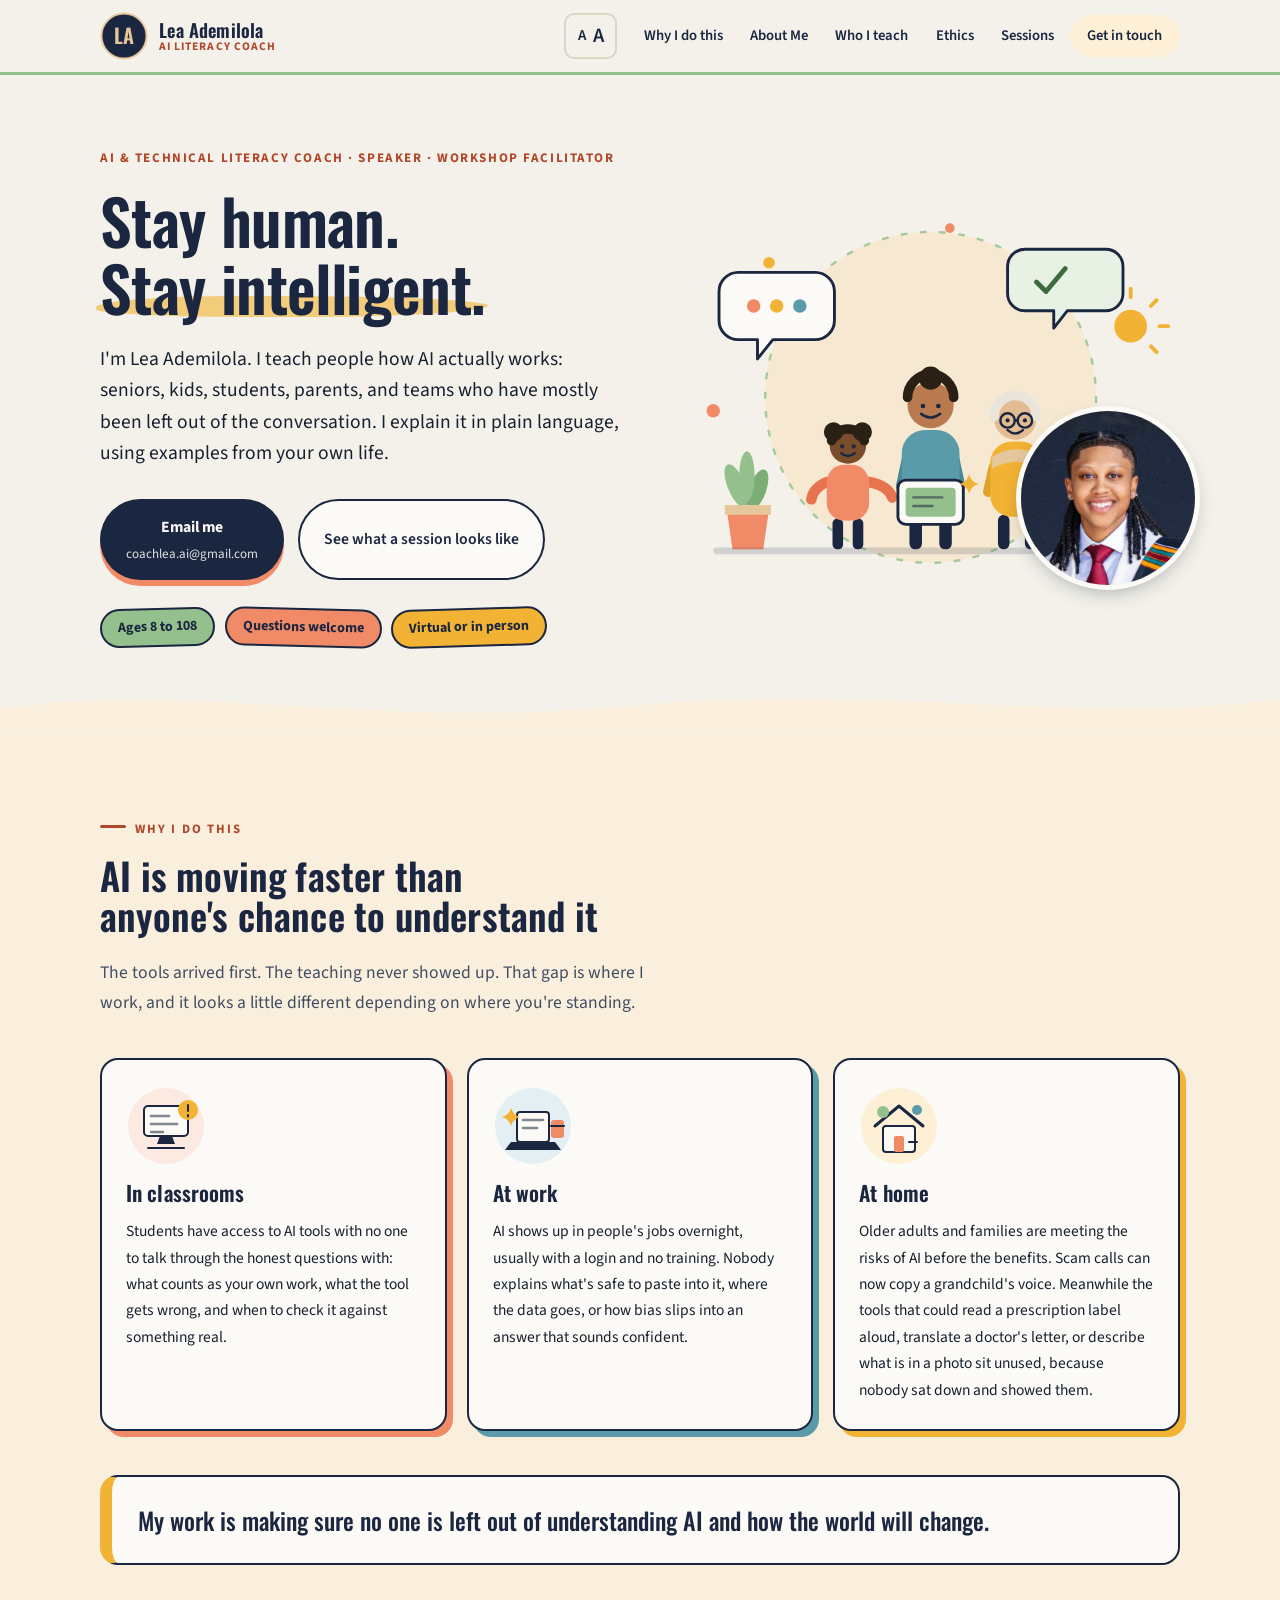
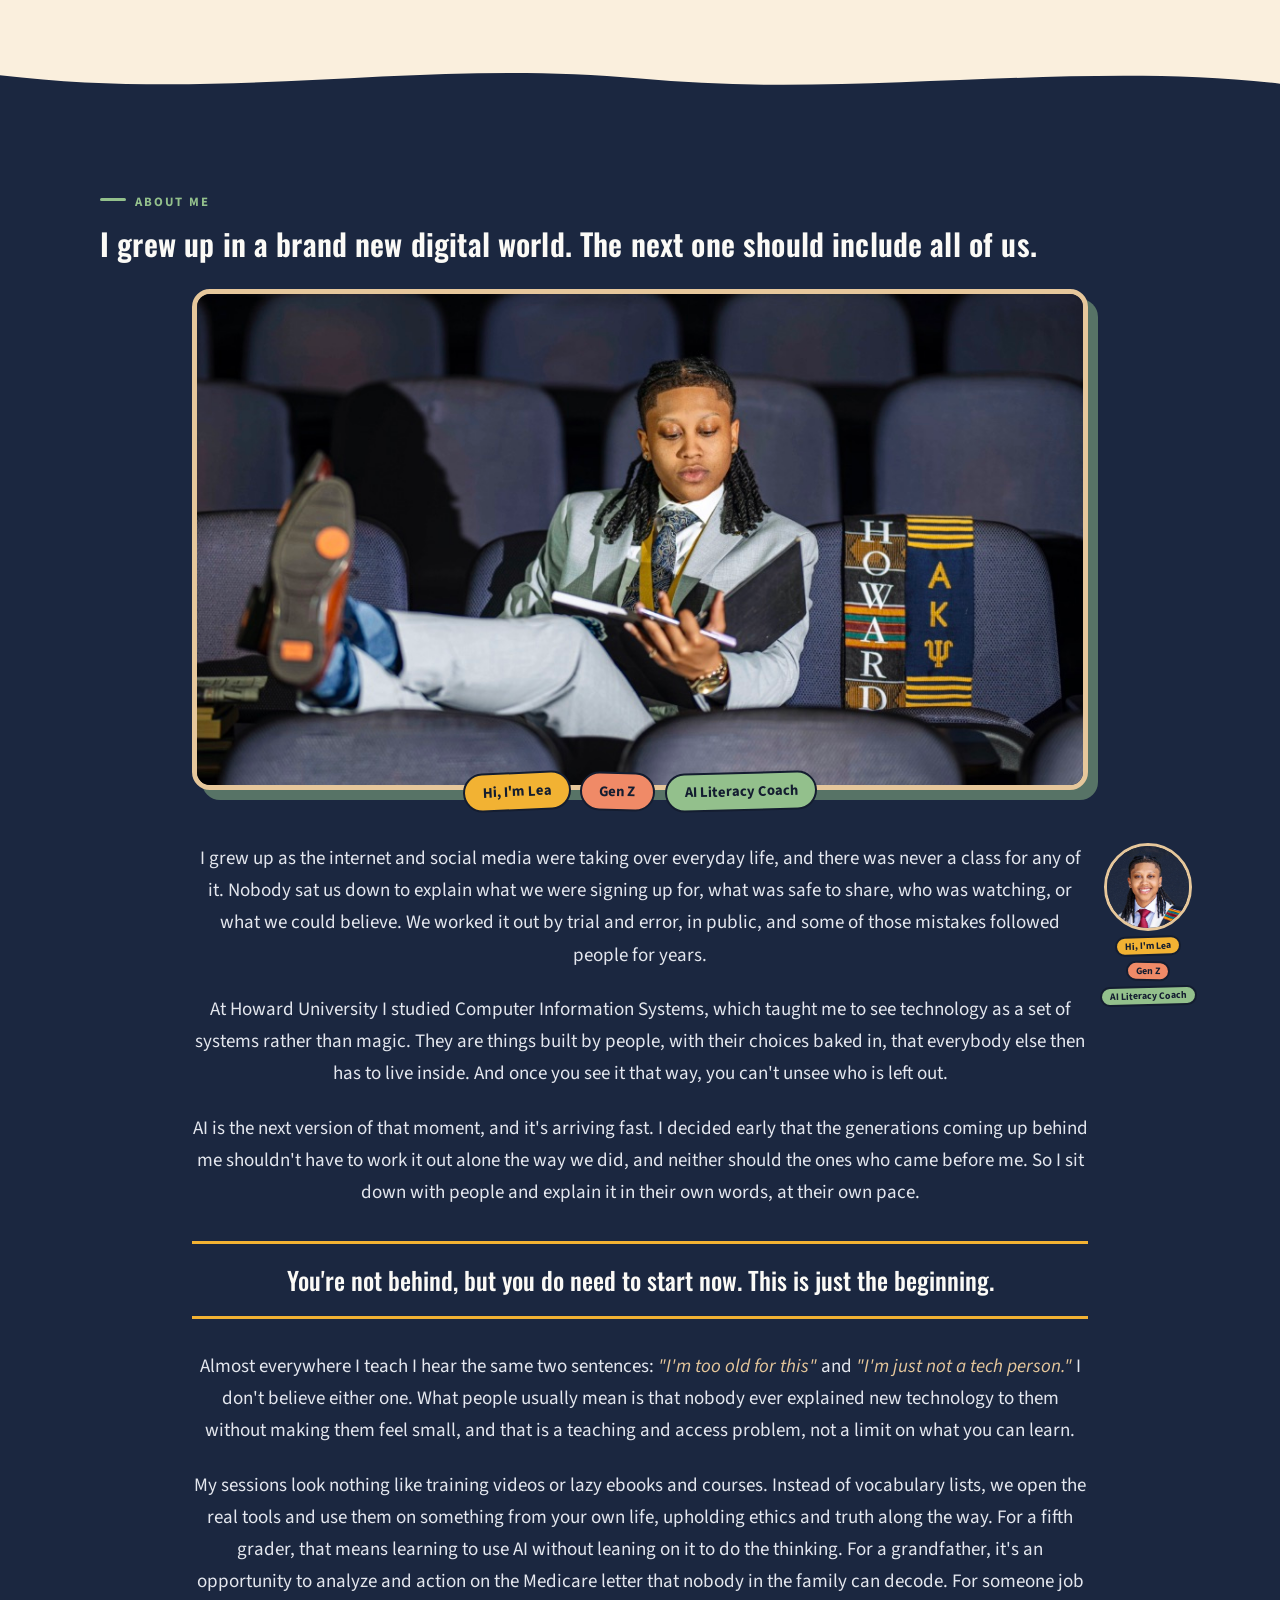
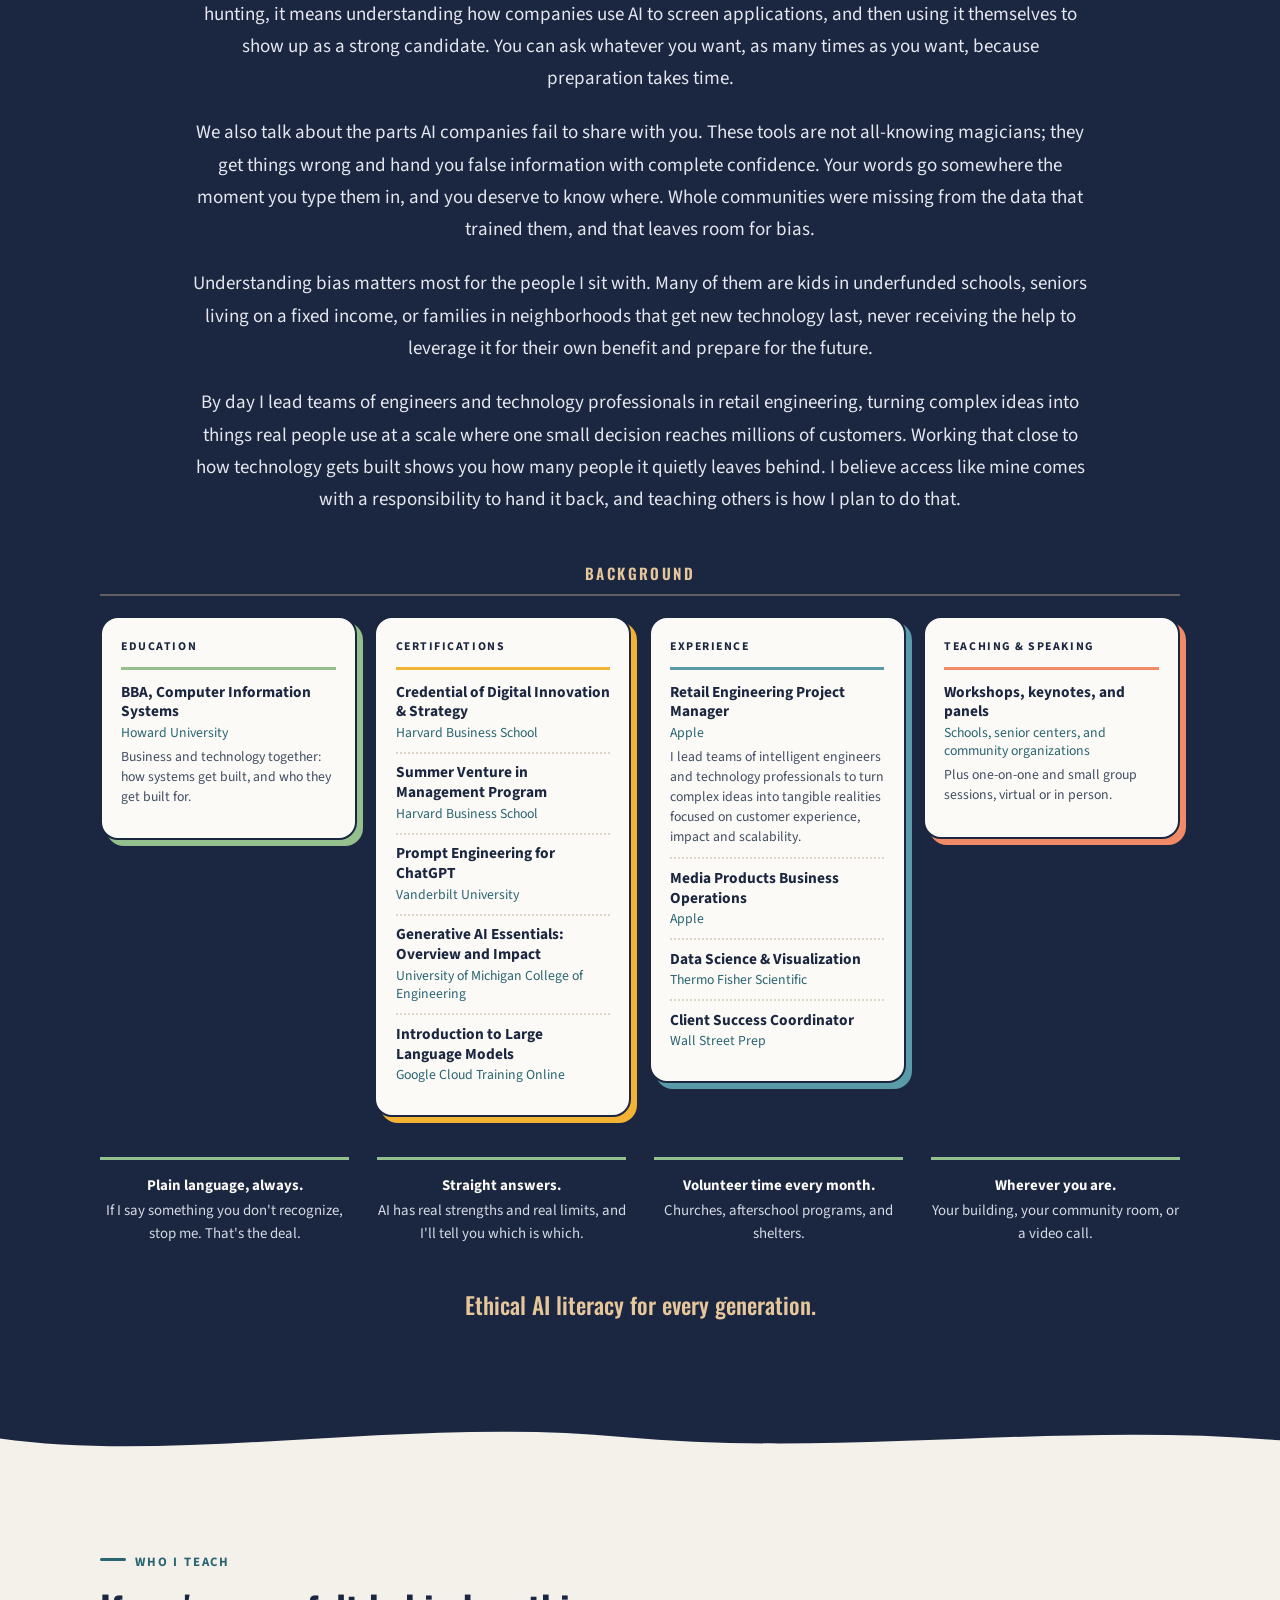
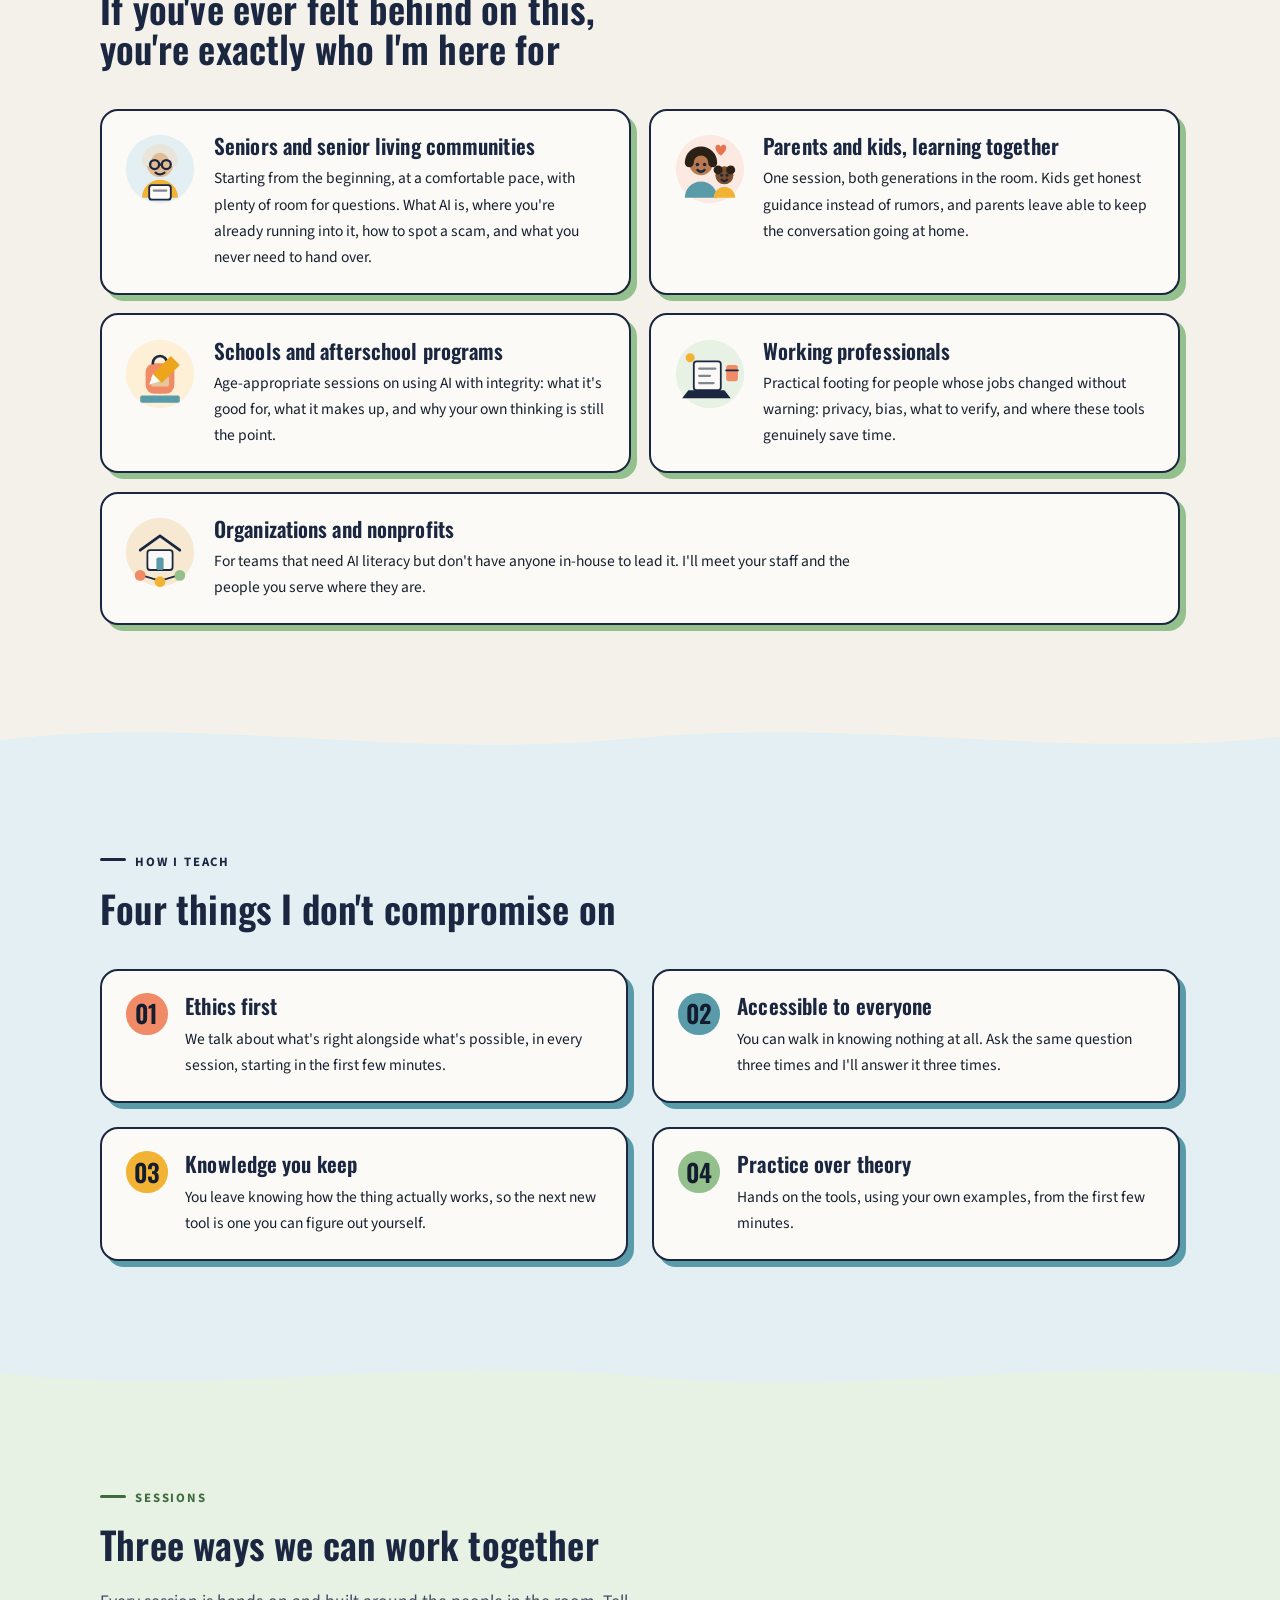
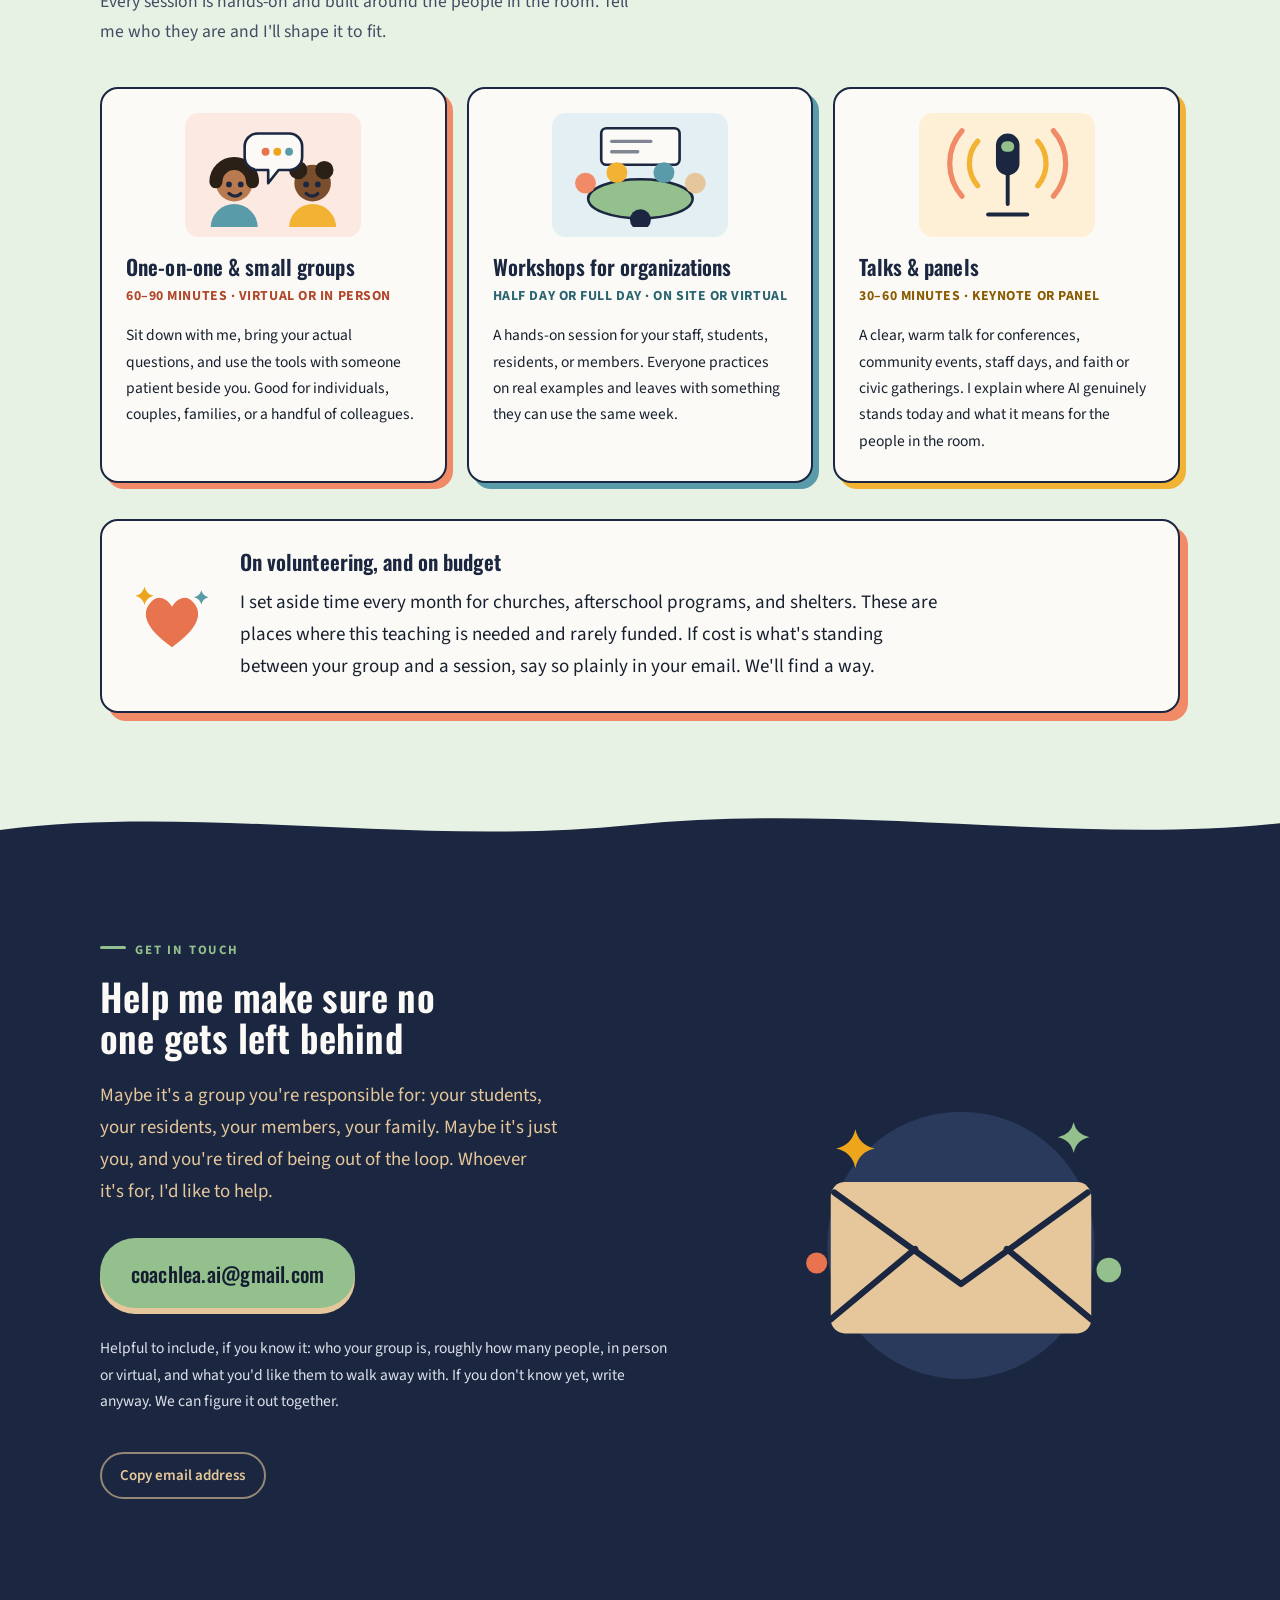
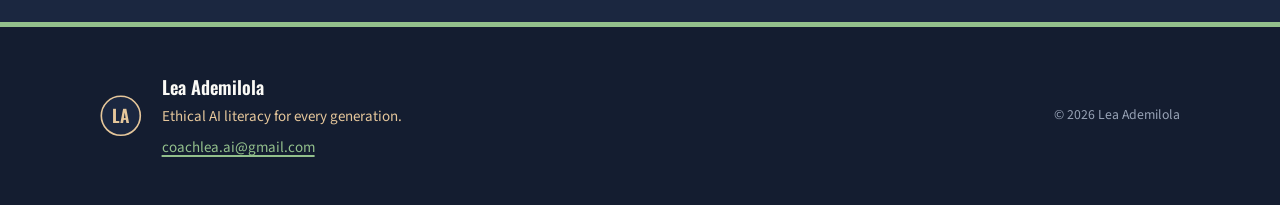
==== index.html @ e53b583d "Add files via upload" ====
<!DOCTYPE html>
<html lang="en">
<head>
<meta charset="utf-8">
<meta name="viewport" content="width=device-width, initial-scale=1">
<title>Lea Ademilola — AI Literacy Coach</title>
<meta name="description" content="Lea Ademilola teaches AI literacy in plain language, for seniors, students, families, working professionals, and community organizations. Workshops, talks, and one-on-one sessions.">
<meta name="theme-color" content="#1B2740">
<link rel="icon" href="favicon.svg" type="image/svg+xml">
<link rel="apple-touch-icon" href="favicon.svg">

<meta property="og:type" content="website">
<meta property="og:title" content="Lea Ademilola — AI Literacy Coach">
<meta property="og:description" content="Ethical AI literacy for every generation. Workshops, talks, and one-on-one sessions in plain language.">
<!-- After publishing, replace this with the full address, e.g.
     https://yourname.github.io/lea-headshot.jpg
     Some sites (LinkedIn especially) will not show the preview image without it. -->
<meta property="og:image" content="lea-headshot.jpg">

<link rel="preconnect" href="https://fonts.googleapis.com">
<link rel="preconnect" href="https://fonts.gstatic.com" crossorigin>
<link href="https://fonts.googleapis.com/css2?family=Oswald:wght@500;600&family=Source+Sans+3:ital,wght@0,400;0,600;0,700;1,400&display=swap" rel="stylesheet">
<link rel="stylesheet" href="styles.css">
</head>
<body>
<a class="skip-link" href="#main">Skip to main content</a>

<header class="site-header">
  <div class="wrap header-inner">
    <a class="brand" href="#top">
      <span class="monogram" aria-hidden="true">
        <svg viewBox="0 0 64 64" focusable="false"><circle cx="32" cy="32" r="30" class="mono-ring"/><text x="32" y="43" text-anchor="middle" class="mono-text">LA</text></svg>
      </span>
      <span class="brand-words">
        <span class="brand-name">Lea Ademilola</span>
        <span class="brand-role">AI Literacy Coach</span>
      </span>
    </a>

    <div class="header-tools">
      <button type="button" class="text-size-btn" id="textSizeBtn" aria-pressed="false">
        <span aria-hidden="true">A</span><span class="text-size-plus" aria-hidden="true">A</span>
        <span class="sr-only-label">Larger text</span>
      </button>
      <button type="button" class="nav-toggle" id="navToggle" aria-expanded="false" aria-controls="siteNav">
        <span class="nav-toggle-bars" aria-hidden="true"><span></span><span></span><span></span></span>
        <span class="nav-toggle-label">Menu</span>
      </button>
    </div>

    <nav class="site-nav" id="siteNav" aria-label="Sections of this page">
      <ul>
        <li><a href="#why">Why I do this</a></li>
        <li><a href="#about">About Me</a></li>
        <li><a href="#who">Who I teach</a></li>
        <li><a href="#ethics">Ethics</a></li>
        <li><a href="#sessions">Sessions</a></li>
        <li><a href="#contact" class="nav-cta">Get in touch</a></li>
      </ul>
    </nav>
  </div>
</header>

<main id="main">

  <!-- ============ HERO ============ -->
  <section class="hero" id="top">
    <div class="wrap hero-grid">
      <div class="hero-copy">
        <p class="eyebrow">AI &amp; technical literacy coach &middot; Speaker &middot; Workshop facilitator</p>
        <h1>Stay human.<br><span class="brush">Stay intelligent.</span></h1>
        <p class="lede">
          I'm Lea Ademilola. I teach people how AI actually works: seniors, kids, students, parents,
          and teams who have mostly been left out of the conversation. I explain it in plain
          language, using examples from your own life.
        </p>
        <div class="cta-row">
          <a class="btn btn-primary" href="mailto:coachlea.ai@gmail.com?subject=AI%20%26%20technical%20literacy%20inquiry">
            Email me
            <span class="btn-sub">coachlea.ai@gmail.com</span>
          </a>
          <a class="btn btn-quiet" href="#sessions">See what a session looks like</a>
        </div>
        <ul class="stickers">
          <li class="sticker sticker-sage">Ages 8 to 108</li>
          <li class="sticker sticker-coral">Questions welcome</li>
          <li class="sticker sticker-gold">Virtual or in person</li>
        </ul>
      </div>

      <div class="hero-art-wrap">
        <!-- Headshot. If the file is ever missing, the LA monogram shows in its
             place instead of a broken image (see script.js). -->
        <figure class="hero-photo">
          <img src="lea-headshot.jpg" alt="Lea Ademilola" id="heroPhoto" width="900" height="900">
          <div class="hero-photo-fallback" id="heroPhotoFallback" hidden>
            <svg viewBox="0 0 64 64" role="img" aria-label="LA monogram standing in for a photo of Lea">
              <circle cx="32" cy="32" r="32" class="il-wash-kraft"/>
              <circle cx="32" cy="32" r="30" class="mono-ring"/>
              <text x="32" y="43" text-anchor="middle" class="mono-text">LA</text>
            </svg>
          </div>
        </figure>

        <svg class="hero-art" viewBox="0 0 540 400" role="img"
             aria-label="Illustration of three people of different ages: a child, an adult, and an older woman with glasses and a cane, standing together looking at a tablet, with friendly speech bubbles above them.">
          <!-- backdrop -->
          <circle cx="272" cy="200" r="172" class="il-wash-kraft"/>
          <circle cx="272" cy="200" r="172" class="il-ring"/>

          <!-- floating confetti -->
          <circle cx="46" cy="214" r="7" class="il-coral float-a"/>
          <circle cx="506" cy="286" r="9" class="il-sage float-b"/>
          <circle cx="446" cy="330" r="6" class="il-teal float-c"/>
          <circle cx="104" cy="60" r="6" class="il-gold float-b"/>
          <circle cx="292" cy="24" r="5" class="il-coral float-c"/>

          <!-- sun -->
          <g class="float-a">
            <circle cx="480" cy="126" r="17" class="il-gold"/>
            <g class="il-stroke-gold">
              <path d="M480 96 v-9"/><path d="M510 126 h9"/>
              <path d="M501 105 l6-6"/><path d="M501 147 l6 6"/>
            </g>
          </g>

          <!-- plant -->
          <g>
            <ellipse cx="70" cy="292" rx="9" ry="24" class="il-sage" transform="rotate(-22 70 292)"/>
            <ellipse cx="92" cy="296" rx="9" ry="22" class="il-sage-deep-fill" transform="rotate(20 92 296)"/>
            <ellipse cx="81" cy="282" rx="8" ry="26" class="il-sage"/>
            <path d="M60 316 h44 l-6 42 h-32 z" class="il-coral"/>
            <path d="M58 312 h48 v10 h-48 z" class="il-kraft"/>
          </g>

          <!-- speech bubble, left -->
          <g>
            <path d="M72 70 h80 a20 20 0 0 1 20 20 v30 a20 20 0 0 1 -20 20 h-44 l-16 20 v-20 h-20 a20 20 0 0 1 -20 -20 v-30 a20 20 0 0 1 20 -20 z"
                  class="il-paper"/>
            <path d="M72 70 h80 a20 20 0 0 1 20 20 v30 a20 20 0 0 1 -20 20 h-44 l-16 20 v-20 h-20 a20 20 0 0 1 -20 -20 v-30 a20 20 0 0 1 20 -20 z"
                  class="il-outline"/>
            <circle cx="88" cy="105" r="7" class="il-coral"/>
            <circle cx="112" cy="105" r="7" class="il-gold"/>
            <circle cx="136" cy="105" r="7" class="il-teal"/>
          </g>

          <!-- speech bubble, right -->
          <g>
            <path d="M370 46 h84 a18 18 0 0 1 18 18 v28 a18 18 0 0 1 -18 18 h-40 l-14 18 v-18 h-30 a18 18 0 0 1 -18 -18 v-28 a18 18 0 0 1 18 -18 z"
                  class="il-wash-sage"/>
            <path d="M370 46 h84 a18 18 0 0 1 18 18 v28 a18 18 0 0 1 -18 18 h-40 l-14 18 v-18 h-30 a18 18 0 0 1 -18 -18 v-28 a18 18 0 0 1 18 -18 z"
                  class="il-outline"/>
            <path d="M382 80 l10 10 20-24" class="il-check"/>
          </g>

          <!-- ground -->
          <rect x="46" y="356" width="448" height="7" rx="3.5" class="il-shadow"/>

          <!-- child -->
          <g>
            <rect x="170" y="326" width="11" height="32" rx="5" class="il-navy"/>
            <rect x="191" y="326" width="11" height="32" rx="5" class="il-navy"/>
            <path d="M208 288 q20 4 24 16" class="il-arm-coral"/>
            <path d="M164 288 q-14 6 -16 18" class="il-arm-coral"/>
            <rect x="164" y="270" width="44" height="58" rx="18" class="il-coral"/>
            <circle cx="186" cy="250" r="19" class="il-skin-a"/>
            <circle cx="171" cy="236" r="10" class="il-hair"/>
            <circle cx="201" cy="236" r="10" class="il-hair"/>
            <path d="M169 245 a18 18 0 0 1 34 0" class="il-hair-stroke"/>
            <circle cx="180" cy="251" r="2.2" class="il-navy"/>
            <circle cx="192" cy="251" r="2.2" class="il-navy"/>
            <path d="M179 258 q7 6 14 0" class="il-smile"/>
          </g>

          <!-- adult -->
          <g>
            <rect x="250" y="322" width="13" height="36" rx="6" class="il-navy"/>
            <rect x="281" y="322" width="13" height="36" rx="6" class="il-navy"/>
            <path d="M248 264 L242 292" class="il-arm-teal"/>
            <path d="M296 264 L302 292" class="il-arm-teal"/>
            <rect x="242" y="234" width="60" height="90" rx="24" class="il-teal"/>
            <circle cx="272" cy="208" r="24" class="il-skin-b"/>
            <circle cx="272" cy="180" r="12" class="il-hair"/>
            <path d="M248 200 a24 24 0 0 1 48 0" class="il-hair-stroke"/>
            <circle cx="264" cy="209" r="2.4" class="il-navy"/>
            <circle cx="280" cy="209" r="2.4" class="il-navy"/>
            <path d="M262 217 q10 8 20 0" class="il-smile"/>
            <!-- shared tablet -->
            <rect x="238" y="286" width="68" height="46" rx="8" class="il-paper"/>
            <rect x="238" y="286" width="68" height="46" rx="8" class="il-outline"/>
            <rect x="246" y="294" width="52" height="30" rx="4" class="il-sage"/>
            <path d="M254 304 h30" class="il-screen-line"/>
            <path d="M254 313 h20" class="il-screen-line"/>
            <path d="M312 280 q2 8 10 10 q-8 2 -10 10 q-2 -8 -10 -10 q8 -2 10 -10 z" class="il-gold"/>
          </g>

          <!-- older woman -->
          <g>
            <path d="M400 274 a9 9 0 0 0 -15 5" class="il-cane"/>
            <path d="M400 274 L404 356" class="il-cane"/>
            <rect x="342" y="322" width="12" height="36" rx="6" class="il-navy"/>
            <rect x="370" y="322" width="12" height="36" rx="6" class="il-navy"/>
            <path d="M338 272 L332 298" class="il-arm-gold"/>
            <path d="M386 272 L392 296" class="il-arm-gold"/>
            <rect x="334" y="246" width="54" height="78" rx="22" class="il-gold"/>
            <path d="M336 262 q24 -16 52 0 l0 12 q-26 -14 -52 0 z" class="il-kraft"/>
            <circle cx="360" cy="222" r="22" class="il-skin-c"/>
            <path d="M338 220 a22 22 0 0 1 44 0" class="il-hair-silver"/>
            <circle cx="352" cy="224" r="7.5" class="il-glasses"/>
            <circle cx="370" cy="224" r="7.5" class="il-glasses"/>
            <path d="M359.5 224 h3" class="il-glasses"/>
            <circle cx="352" cy="224" r="2.2" class="il-navy"/>
            <circle cx="370" cy="224" r="2.2" class="il-navy"/>
            <path d="M352 234 q8 7 16 0" class="il-smile"/>
          </g>
        </svg>
      </div>
    </div>
  </section>

  <div class="wave" data-from="paper" data-to="cream" aria-hidden="true">
    <svg viewBox="0 0 1440 60" preserveAspectRatio="none" focusable="false">
      <path d="M0,34 C220,4 430,58 700,32 C980,4 1200,54 1440,24 L1440,60 L0,60 Z"/>
    </svg>
  </div>

  <!-- ============ WHY ============ -->
  <section class="section section-why" id="why" aria-labelledby="why-h">
    <div class="wrap">
      <p class="kicker kicker-coral">Why I do this</p>
      <h2 id="why-h">AI is moving faster than anyone's chance to understand it</h2>
      <p class="section-lede">
        The tools arrived first. The teaching never showed up. That gap is where I work,
        and it looks a little different depending on where you're standing.
      </p>

      <div class="grid grid-3">
        <article class="card card-coral">
          <span class="card-art" aria-hidden="true">
            <svg viewBox="0 0 80 80" focusable="false">
              <circle cx="40" cy="40" r="38" class="il-wash-coral"/>
              <rect x="18" y="20" width="44" height="30" rx="4" class="il-paper"/>
              <rect x="18" y="20" width="44" height="30" rx="4" class="il-outline-thin"/>
              <path d="M25 30 h18" class="il-screen-line"/>
              <path d="M25 38 h26" class="il-screen-line"/>
              <path d="M25 46 h12" class="il-screen-line"/>
              <path d="M34 50 h12 l3 8 h-18 z" class="il-navy"/>
              <path d="M22 62 h36" class="il-stroke-navy-thin"/>
              <circle cx="62" cy="24" r="10" class="il-gold"/>
              <path d="M62 19 v6 M62 29 v1.5" class="il-stroke-navy-thin"/>
            </svg>
          </span>
          <h3>In classrooms</h3>
          <p>
            Students have access to AI tools with no one to talk through the honest questions
            with: what counts as your own work, what the tool gets wrong, and when to check it
            against something real.
          </p>
        </article>

        <article class="card card-teal">
          <span class="card-art" aria-hidden="true">
            <svg viewBox="0 0 80 80" focusable="false">
              <circle cx="40" cy="40" r="38" class="il-wash-teal"/>
              <path d="M18 56 h44 l6 8 h-56 z" class="il-navy"/>
              <rect x="24" y="26" width="32" height="30" rx="3" class="il-paper"/>
              <rect x="24" y="26" width="32" height="30" rx="3" class="il-outline-thin"/>
              <path d="M30 34 h20" class="il-screen-line"/>
              <path d="M30 42 h14" class="il-screen-line"/>
              <rect x="58" y="34" width="13" height="18" rx="3" class="il-coral"/>
              <path d="M58 40 h13" class="il-stroke-navy-thin"/>
              <path d="M18 22 q2 7 9 9 q-7 2 -9 9 q-2 -7 -9 -9 q7 -2 9 -9 z" class="il-gold"/>
            </svg>
          </span>
          <h3>At work</h3>
          <p>
            AI shows up in people's jobs overnight, usually with a login and no training.
            Nobody explains what's safe to paste into it, where the data goes, or how bias
            slips into an answer that sounds confident.
          </p>
        </article>

        <article class="card card-gold">
          <span class="card-art" aria-hidden="true">
            <svg viewBox="0 0 80 80" focusable="false">
              <circle cx="40" cy="40" r="38" class="il-wash-gold"/>
              <path d="M16 40 L40 20 L64 40" class="il-stroke-navy"/>
              <rect x="24" y="40" width="32" height="26" rx="3" class="il-paper"/>
              <rect x="24" y="40" width="32" height="26" rx="3" class="il-outline-thin"/>
              <rect x="35" y="50" width="10" height="16" rx="2" class="il-coral"/>
              <circle cx="24" cy="26" r="6" class="il-sage"/>
              <circle cx="58" cy="24" r="5" class="il-teal"/>
              <path d="M50 56 h8" class="il-stroke-navy-thin"/>
            </svg>
          </span>
          <h3>At home</h3>
          <p>
            Older adults and families are meeting the risks of AI before the benefits. Scam calls
            can now copy a grandchild's voice. Meanwhile the tools that could read a prescription
            label aloud, translate a doctor's letter, or describe what is in a photo sit unused,
            because nobody sat down and showed them.
          </p>
        </article>
      </div>

      <blockquote class="pull-quote">
        <p>My work is making sure no one is left out of understanding AI and how the world will change.</p>
      </blockquote>
    </div>
  </section>

  <div class="wave" data-from="cream" data-to="navy" aria-hidden="true">
    <svg viewBox="0 0 1440 60" preserveAspectRatio="none" focusable="false">
      <path d="M0,26 C260,58 470,6 720,30 C960,54 1210,8 1440,36 L1440,60 L0,60 Z"/>
    </svg>
  </div>

  <!-- ============ ABOUT ============ -->
  <section class="section section-about" id="about" aria-labelledby="about-h">
    <div class="wrap">
      <p class="kicker kicker-light">About Me</p>

      <h2 id="about-h">I grew up in a brand new digital world. The next one should include all of us.</h2>

      <figure class="about-banner">
        <img src="lea-about.jpg" alt="Lea Ademilola seated in an auditorium, reading through her notes."
             id="leaPhoto" width="953" height="533">
        <div class="portrait-fallback" id="portraitFallback" hidden>
          <svg viewBox="0 0 240 240" role="img" aria-label="Illustrated portrait of Lea Ademilola, smiling, wearing glasses.">
            <circle cx="120" cy="120" r="118" class="il-wash-kraft"/>
            <circle cx="120" cy="120" r="104" class="il-wash-sage"/>
            <path d="M36 240 a84 84 0 0 1 168 0 z" class="il-teal"/>
            <path d="M100 174 h40 v22 h-40 z" class="il-skin-b"/>
            <path d="M98 178 l22 20 22-20 12 8-34 30-34-30z" class="il-paper"/>
            <circle cx="120" cy="114" r="73" class="il-hair"/>
            <circle cx="120" cy="128" r="55" class="il-skin-b"/>
            <circle cx="100" cy="126" r="19" class="il-glasses"/>
            <circle cx="142" cy="126" r="19" class="il-glasses"/>
            <path d="M119 126 h4" class="il-glasses"/>
            <circle cx="100" cy="126" r="3" class="il-navy"/>
            <circle cx="142" cy="126" r="3" class="il-navy"/>
            <path d="M104 152 q16 14 32 0" class="il-smile-lg"/>
            <circle cx="70" cy="150" r="5" class="il-gold"/>
            <circle cx="170" cy="150" r="5" class="il-gold"/>
          </svg>
        </div>
        <figcaption class="portrait-badges">
          <span class="portrait-badge">Hi, I'm Lea</span>
          <span class="portrait-badge badge-coral">Gen Z</span>
          <span class="portrait-badge badge-sage">AI Literacy Coach</span>
        </figcaption>
      </figure>

      <div class="about-flow">
        <div class="about-pin-track" aria-hidden="true">
          <aside class="about-pin" id="aboutPin">
            <img src="lea-headshot.jpg" alt="" width="900" height="900">
            <span class="pin-badge pin-gold">Hi, I'm Lea</span>
            <span class="pin-badge pin-coral">Gen Z</span>
            <span class="pin-badge pin-sage">AI Literacy Coach</span>
          </aside>
        </div>

        <div class="about-story">
          <p>
            I grew up as the internet and social media were taking over everyday life, and there
            was never a class for any of it. Nobody sat us down to explain what we were signing up
            for, what was safe to share, who was watching, or what we could believe. We worked it
            out by trial and error, in public, and some of those mistakes followed people for years.
          </p>
          <p>
            At Howard University I studied Computer Information Systems, which taught me to see
            technology as a set of systems rather than magic. They are things built by people, with
            their choices baked in, that everybody else then has to live inside. And once you see it
            that way, you can't unsee who is left out.
          </p>
          <p>
            AI is the next version of that moment, and it's arriving fast. I decided early that the
            generations coming up behind me shouldn't have to work it out alone the way we did, and
            neither should the ones who came before me. So I sit down with people and explain it in
            their own words, at their own pace.
          </p>

          <blockquote class="about-quote">
            <p>You're not behind, but you do need to start now. This is just the beginning.</p>
          </blockquote>

          <p>
            Almost everywhere I teach I hear the same two sentences: <em>"I'm too old for this"</em>
            and <em>"I'm just not a tech person."</em> I don't believe either one. What people
            usually mean is that nobody ever explained new technology to them without making them
            feel small, and that is a teaching and access problem, not a limit on what you can learn.
          </p>
          <p>
            My sessions look nothing like training videos or lazy ebooks and courses. Instead of
            vocabulary lists, we open the real tools and use them on something from your own life,
            upholding ethics and truth along the way. For a fifth grader, that means learning to use
            AI without leaning on it to do the thinking. For a grandfather, it's an opportunity to
            analyze and action on the Medicare letter that nobody in the family can decode. For
            someone job hunting, it means understanding how companies use AI to screen applications,
            and then using it themselves to show up as a strong candidate. You can ask whatever you
            want, as many times as you want, because preparation takes time.
          </p>
          <p>
            We also talk about the parts AI companies fail to share with you. These tools are not
            all-knowing magicians; they get things wrong and hand you false information with complete
            confidence. Your words go somewhere the moment you type them in, and you deserve to know
            where. Whole communities were missing from the data that trained them, and that leaves
            room for bias.
          </p>
          <p>
            Understanding bias matters most for the people I sit with. Many of them are kids in
            underfunded schools, seniors living on a fixed income, or families in neighborhoods that
            get new technology last, never receiving the help to leverage it for their own benefit
            and prepare for the future.
          </p>
          <p>
            By day I lead teams of engineers and technology professionals in retail engineering,
            turning complex ideas into things real people use at a scale where one small decision
            reaches millions of customers. Working that close to how technology gets built shows you
            how many people it quietly leaves behind. I believe access like mine comes with a
            responsibility to hand it back, and teaching others is how I plan to do that.
          </p>
        </div>
      </div>

      <!-- ============================================================
           BACKGROUND
           Lines marked "ADD:" are the ones only you can fill in.
           Everything showing now is accurate, so this is safe to publish.
           ============================================================ -->
      <div class="about-bg">
        <h3 class="bg-head">Background</h3>

        <div class="bg-grid">

          <article class="bg-card bg-sage">
            <h4>Education</h4>
            <ul class="creds-rows">
              <li>
                <span class="cd-title">BBA, Computer Information Systems</span>
                <span class="cd-org">Howard University</span>
                <span class="cd-note">Business and technology together: how systems get built, and who they get built for.</span>
                <!-- ADD: graduation year, honors, concentration or minor -->
              </li>
            </ul>
          </article>

          <article class="bg-card bg-gold">
            <h4>Certifications</h4>
            <ul class="creds-rows">
              <!-- ADD (optional): the year for each, e.g.
                   <span class="cd-org">Harvard Business School &middot; 2024</span> -->
              <li>
                <span class="cd-title">Credential of Digital Innovation &amp; Strategy</span>
                <span class="cd-org">Harvard Business School</span>
              </li>
              <li>
                <span class="cd-title">Summer Venture in Management Program</span>
                <span class="cd-org">Harvard Business School</span>
              </li>
              <li>
                <span class="cd-title">Prompt Engineering for ChatGPT</span>
                <span class="cd-org">Vanderbilt University</span>
              </li>
              <li>
                <span class="cd-title">Generative AI Essentials: Overview and Impact</span>
                <span class="cd-org">University of Michigan College of Engineering</span>
              </li>
              <li>
                <span class="cd-title">Introduction to Large Language Models</span>
                <span class="cd-org">Google Cloud Training Online</span>
              </li>
            </ul>
          </article>

          <article class="bg-card bg-teal">
            <h4>Experience</h4>
            <ul class="creds-rows">
              <!-- ADD (optional): start and end years for each role -->
              <li>
                <span class="cd-title">Retail Engineering Project Manager</span>
                <span class="cd-org">Apple</span>
                <span class="cd-note">I lead teams of intelligent engineers and technology professionals to turn complex ideas into tangible realities focused on customer experience, impact and scalability.</span>
              </li>
              <li>
                <span class="cd-title">Media Products Business Operations</span>
                <span class="cd-org">Apple</span>
              </li>
              <li>
                <span class="cd-title">Data Science &amp; Visualization</span>
                <span class="cd-org">Thermo Fisher Scientific</span>
              </li>
              <li>
                <span class="cd-title">Client Success Coordinator</span>
                <span class="cd-org">Wall Street Prep</span>
              </li>
            </ul>
          </article>

          <article class="bg-card bg-coral">
            <h4>Teaching &amp; speaking</h4>
            <ul class="creds-rows">
              <li>
                <span class="cd-title">Workshops, keynotes, and panels</span>
                <span class="cd-org">Schools, senior centers, and community organizations</span>
                <span class="cd-note">Plus one-on-one and small group sessions, virtual or in person.</span>
                <!-- ADD: venues or events you've spoken at, audience sizes, dates,
                     and any testimonial you have permission to quote -->
              </li>
            </ul>
          </article>

        </div>
      </div>

      <ul class="about-facts">
      <li class="fact-coral"><strong>Plain language, always.</strong> If I say something you don't recognize, stop me. That's the deal.</li>
      <li class="fact-gold"><strong>Straight answers.</strong> AI has real strengths and real limits, and I'll tell you which is which.</li>
      <li class="fact-sage"><strong>Volunteer time every month.</strong> Churches, afterschool programs, and shelters.</li>
      <li class="fact-teal"><strong>Wherever you are.</strong> Your building, your community room, or a video call.</li>
      </ul>

      <p class="about-tagline">Ethical AI literacy for every generation.</p>
    </div>
  </section>

  <div class="wave" data-from="navy" data-to="paper" aria-hidden="true">
    <svg viewBox="0 0 1440 60" preserveAspectRatio="none" focusable="false">
      <path d="M0,30 C200,60 460,4 700,28 C950,52 1190,10 1440,32 L1440,60 L0,60 Z"/>
    </svg>
  </div>

  <!-- ============ WHO ============ -->
  <section class="section section-who" id="who" aria-labelledby="who-h">
    <div class="wrap">
      <p class="kicker kicker-teal">Who I teach</p>
      <h2 id="who-h">If you've ever felt behind on this, you're exactly who I'm here for</h2>

      <ul class="who-list">
        <li class="who-teal">
          <span class="spot" aria-hidden="true">
            <svg viewBox="0 0 80 80" focusable="false">
              <circle cx="40" cy="40" r="38" class="il-wash-teal"/>
              <path d="M20 72 a20 20 0 0 1 40 0 z" class="il-gold"/>
              <circle cx="40" cy="34" r="15" class="il-skin-c"/>
              <path d="M25 32 a15 15 0 0 1 30 0" class="il-hair-silver"/>
              <circle cx="34" cy="35" r="5" class="il-glasses"/>
              <circle cx="47" cy="35" r="5" class="il-glasses"/>
              <path d="M39.5 35 h2" class="il-glasses"/>
              <path d="M35 44 q5 4 10 0" class="il-smile"/>
              <rect x="28" y="58" width="24" height="16" rx="3" class="il-paper"/>
              <rect x="28" y="58" width="24" height="16" rx="3" class="il-outline-thin"/>
              <path d="M33 64 h14" class="il-screen-line"/>
            </svg>
          </span>
          <div>
            <h3>Seniors and senior living communities</h3>
            <p>
              Starting from the beginning, at a comfortable pace, with plenty of room for questions.
              What AI is, where you're already running into it, how to spot a scam, and what you
              never need to hand over.
            </p>
          </div>
        </li>

        <li class="who-coral">
          <span class="spot" aria-hidden="true">
            <svg viewBox="0 0 80 80" focusable="false">
              <circle cx="40" cy="40" r="38" class="il-wash-coral"/>
              <path d="M12 72 a18 18 0 0 1 36 0 z" class="il-teal"/>
              <circle cx="30" cy="34" r="13" class="il-skin-b"/>
              <path d="M17 33 a13 13 0 0 1 26 0" class="il-hair-stroke"/>
              <circle cx="26" cy="35" r="2" class="il-navy"/>
              <circle cx="34" cy="35" r="2" class="il-navy"/>
              <path d="M26 41 q4 4 8 0" class="il-smile"/>
              <path d="M44 72 a12 12 0 0 1 24 0 z" class="il-gold"/>
              <circle cx="56" cy="47" r="10" class="il-skin-a"/>
              <circle cx="49" cy="41" r="5" class="il-hair"/>
              <circle cx="63" cy="41" r="5" class="il-hair"/>
              <circle cx="53" cy="47" r="1.7" class="il-navy"/>
              <circle cx="59" cy="47" r="1.7" class="il-navy"/>
              <path d="M53 52 q3 3 6 0" class="il-smile"/>
              <path d="M46 16 c0-4 6-4 6 0 c0-4 6-4 6 0 c0 5-6 9-6 9 s-6-4-6-9z" class="il-coral-solid"/>
            </svg>
          </span>
          <div>
            <h3>Parents and kids, learning together</h3>
            <p>
              One session, both generations in the room. Kids get honest guidance instead of rumors,
              and parents leave able to keep the conversation going at home.
            </p>
          </div>
        </li>

        <li class="who-gold">
          <span class="spot" aria-hidden="true">
            <svg viewBox="0 0 80 80" focusable="false">
              <circle cx="40" cy="40" r="38" class="il-wash-gold"/>
              <rect x="24" y="28" width="32" height="34" rx="10" class="il-coral"/>
              <path d="M32 28 a8 8 0 0 1 16 0" class="il-stroke-navy"/>
              <rect x="30" y="42" width="20" height="12" rx="3" class="il-kraft"/>
              <rect x="18" y="64" width="44" height="8" rx="2" class="il-teal"/>
              <path d="M52 20 l10 10 -20 20 -10 -10 z" class="il-gold-solid"/>
              <path d="M32 40 l-4 12 12-4z" class="il-paper"/>
            </svg>
          </span>
          <div>
            <h3>Schools and afterschool programs</h3>
            <p>
              Age-appropriate sessions on using AI with integrity: what it's good for, what it
              makes up, and why your own thinking is still the point.
            </p>
          </div>
        </li>

        <li class="who-sage">
          <span class="spot" aria-hidden="true">
            <svg viewBox="0 0 80 80" focusable="false">
              <circle cx="40" cy="40" r="38" class="il-wash-sage"/>
              <path d="M16 58 h40 l7 9 h-54 z" class="il-navy"/>
              <rect x="22" y="26" width="30" height="32" rx="3" class="il-paper"/>
              <rect x="22" y="26" width="30" height="32" rx="3" class="il-outline-thin"/>
              <path d="M28 34 h18" class="il-screen-line"/>
              <path d="M28 42 h12" class="il-screen-line"/>
              <path d="M28 50 h16" class="il-screen-line"/>
              <rect x="58" y="30" width="13" height="18" rx="3" class="il-coral"/>
              <path d="M58 36 h13" class="il-stroke-navy-thin"/>
              <circle cx="18" cy="22" r="5" class="il-gold"/>
            </svg>
          </span>
          <div>
            <h3>Working professionals</h3>
            <p>
              Practical footing for people whose jobs changed without warning: privacy, bias,
              what to verify, and where these tools genuinely save time.
            </p>
          </div>
        </li>

        <li class="who-navy">
          <span class="spot" aria-hidden="true">
            <svg viewBox="0 0 80 80" focusable="false">
              <circle cx="40" cy="40" r="38" class="il-wash-kraft"/>
              <path d="M18 38 L40 22 L62 38" class="il-stroke-navy"/>
              <rect x="26" y="38" width="28" height="22" rx="3" class="il-paper"/>
              <rect x="26" y="38" width="28" height="22" rx="3" class="il-outline-thin"/>
              <rect x="36" y="46" width="8" height="14" rx="2" class="il-teal"/>
              <path d="M20 66 L40 72 L60 66" class="il-stroke-navy-thin"/>
              <circle cx="18" cy="66" r="6" class="il-coral"/>
              <circle cx="40" cy="73" r="6" class="il-gold"/>
              <circle cx="62" cy="66" r="6" class="il-sage"/>
            </svg>
          </span>
          <div>
            <h3>Organizations and nonprofits</h3>
            <p>
              For teams that need AI literacy but don't have anyone in-house to lead it. I'll meet
              your staff and the people you serve where they are.
            </p>
          </div>
        </li>
      </ul>
    </div>
  </section>

  <div class="wave" data-from="paper" data-to="teal" aria-hidden="true">
    <svg viewBox="0 0 1440 60" preserveAspectRatio="none" focusable="false">
      <path d="M0,32 C230,2 450,56 710,30 C970,4 1200,56 1440,28 L1440,60 L0,60 Z"/>
    </svg>
  </div>

  <section class="section section-principles" id="ethics" aria-labelledby="principles-h">
    <div class="wrap">
      <p class="kicker kicker-navy">How I teach</p>
      <h2 id="principles-h">Four things I don't compromise on</h2>

      <ol class="principles">
        <li class="pr-coral">
          <span class="p-num" aria-hidden="true">01</span>
          <h3>Ethics first</h3>
          <p>We talk about what's right alongside what's possible, in every session, starting in the first few minutes.</p>
        </li>
        <li class="pr-teal">
          <span class="p-num" aria-hidden="true">02</span>
          <h3>Accessible to everyone</h3>
          <p>You can walk in knowing nothing at all. Ask the same question three times and I'll answer it three times.</p>
        </li>
        <li class="pr-gold">
          <span class="p-num" aria-hidden="true">03</span>
          <h3>Knowledge you keep</h3>
          <p>You leave knowing how the thing actually works, so the next new tool is one you can figure out yourself.</p>
        </li>
        <li class="pr-sage">
          <span class="p-num" aria-hidden="true">04</span>
          <h3>Practice over theory</h3>
          <p>Hands on the tools, using your own examples, from the first few minutes.</p>
        </li>
      </ol>
    </div>
  </section>

  <div class="wave" data-from="teal" data-to="sage" aria-hidden="true">
    <svg viewBox="0 0 1440 60" preserveAspectRatio="none" focusable="false">
      <path d="M0,28 C250,58 460,6 720,32 C980,58 1190,6 1440,30 L1440,60 L0,60 Z"/>
    </svg>
  </div>

  <section class="section section-sessions" id="sessions" aria-labelledby="sessions-h">
    <div class="wrap">
      <p class="kicker kicker-sage">Sessions</p>
      <h2 id="sessions-h">Three ways we can work together</h2>
      <p class="section-lede">
        Every session is hands-on and built around the people in the room. Tell me who they are
        and I'll shape it to fit.
      </p>

      <div class="grid grid-3 offer-grid">
        <article class="offer offer-coral">
          <span class="offer-art" aria-hidden="true">
            <svg viewBox="0 0 120 80" focusable="false">
              <circle cx="30" cy="46" r="14" class="il-skin-b"/>
              <path d="M16 45 a14 14 0 0 1 28 0" class="il-hair-stroke"/>
              <path d="M12 80 a18 18 0 0 1 36 0 z" class="il-teal"/>
              <circle cx="26" cy="47" r="2.2" class="il-navy"/>
              <circle cx="35" cy="47" r="2.2" class="il-navy"/>
              <path d="M26 54 q5 4 9 0" class="il-smile"/>
              <circle cx="90" cy="46" r="14" class="il-skin-a"/>
              <circle cx="79" cy="36" r="7" class="il-hair"/>
              <circle cx="99" cy="36" r="7" class="il-hair"/>
              <circle cx="85" cy="47" r="2.2" class="il-navy"/>
              <circle cx="94" cy="47" r="2.2" class="il-navy"/>
              <path d="M85 54 q5 4 9 0" class="il-smile"/>
              <path d="M72 80 a18 18 0 0 1 36 0 z" class="il-gold"/>
              <path d="M48 8 h24 a10 10 0 0 1 10 10 v8 a10 10 0 0 1 -10 10 h-8 l-8 10 v-10 h-8 a10 10 0 0 1 -10 -10 v-8 a10 10 0 0 1 10 -10 z" class="il-paper"/>
              <path d="M48 8 h24 a10 10 0 0 1 10 10 v8 a10 10 0 0 1 -10 10 h-8 l-8 10 v-10 h-8 a10 10 0 0 1 -10 -10 v-8 a10 10 0 0 1 10 -10 z" class="il-outline-thin"/>
              <circle cx="54" cy="22" r="3" class="il-coral-solid"/>
              <circle cx="63" cy="22" r="3" class="il-gold-solid"/>
              <circle cx="72" cy="22" r="3" class="il-teal"/>
            </svg>
          </span>
          <h3>One-on-one &amp; small groups</h3>
          <p class="offer-meta">60–90 minutes &middot; Virtual or in person</p>
          <p>
            Sit down with me, bring your actual questions, and use the tools with someone
            patient beside you. Good for individuals, couples, families, or a handful of
            colleagues.
          </p>
        </article>

        <article class="offer offer-teal">
          <span class="offer-art" aria-hidden="true">
            <svg viewBox="0 0 120 80" focusable="false">
              <rect x="30" y="4" width="60" height="28" rx="4" class="il-paper"/>
              <rect x="30" y="4" width="60" height="28" rx="4" class="il-outline-thin"/>
              <path d="M38 14 h30" class="il-screen-line"/>
              <path d="M38 22 h20" class="il-screen-line"/>
              <ellipse cx="60" cy="58" rx="40" ry="15" class="il-sage"/>
              <ellipse cx="60" cy="58" rx="40" ry="15" class="il-outline-thin"/>
              <circle cx="18" cy="46" r="8" class="il-coral"/>
              <circle cx="42" cy="38" r="8" class="il-gold"/>
              <circle cx="78" cy="38" r="8" class="il-teal"/>
              <circle cx="102" cy="46" r="8" class="il-kraft"/>
              <circle cx="60" cy="74" r="8" class="il-navy"/>
            </svg>
          </span>
          <h3>Workshops for organizations</h3>
          <p class="offer-meta">Half day or full day &middot; On site or virtual</p>
          <p>
            A hands-on session for your staff, students, residents, or members. Everyone
            practices on real examples and leaves with something they can use the same week.
          </p>
        </article>

        <article class="offer offer-gold">
          <span class="offer-art" aria-hidden="true">
            <svg viewBox="0 0 120 80" focusable="false">
              <rect x="52" y="8" width="18" height="32" rx="9" class="il-navy"/>
              <rect x="56" y="14" width="10" height="8" rx="4" class="il-sage"/>
              <path d="M61 40 v22" class="il-stroke-navy"/>
              <path d="M46 70 h30" class="il-stroke-navy"/>
              <path d="M84 14 a26 26 0 0 1 0 34" class="il-stroke-gold"/>
              <path d="M96 6 a38 38 0 0 1 0 50" class="il-stroke-coral"/>
              <path d="M38 14 a26 26 0 0 0 0 34" class="il-stroke-gold"/>
              <path d="M26 6 a38 38 0 0 0 0 50" class="il-stroke-coral"/>
            </svg>
          </span>
          <h3>Talks &amp; panels</h3>
          <p class="offer-meta">30–60 minutes &middot; Keynote or panel</p>
          <p>
            A clear, warm talk for conferences, community events, staff days, and faith or
            civic gatherings. I explain where AI genuinely stands today and what it means for
            the people in the room.
          </p>
        </article>
      </div>

      <div class="volunteer">
        <span class="volunteer-art" aria-hidden="true">
          <svg viewBox="0 0 96 96" focusable="false">
            <circle cx="48" cy="48" r="46" class="il-paper"/>
            <path d="M48 82 C20 62 14 46 24 34 c8-10 18-6 24 4 6-10 16-14 24-4 10 12 4 28-24 48z" class="il-coral-solid"/>
            <path d="M18 16 q2 8 10 10 q-8 2 -10 10 q-2 -8 -10 -10 q8 -2 10 -10 z" class="il-gold-solid"/>
            <path d="M80 20 q1.5 6 8 7.5 q-6.5 1.5 -8 8 q-1.5 -6.5 -8 -8 q6.5 -1.5 8 -7.5 z" class="il-teal"/>
          </svg>
        </span>
        <div>
          <h3>On volunteering, and on budget</h3>
          <p>
            I set aside time every month for churches, afterschool programs, and shelters.
            These are places where this teaching is needed and rarely funded. If cost is what's
            standing between
            your group and a session, say so plainly in your email. We'll find a way.
          </p>
        </div>
      </div>
    </div>
  </section>

  <div class="wave" data-from="sage" data-to="navy" aria-hidden="true">
    <svg viewBox="0 0 1440 60" preserveAspectRatio="none" focusable="false">
      <path d="M0,34 C220,4 470,54 710,28 C960,2 1210,52 1440,26 L1440,60 L0,60 Z"/>
    </svg>
  </div>

  <!-- ============ CONTACT ============ -->
  <section class="section section-contact" id="contact" aria-labelledby="contact-h">
    <div class="wrap contact-grid">
      <div class="contact-copy">
        <p class="kicker kicker-light">Get in touch</p>
        <h2 id="contact-h">Help me make sure no one gets left behind</h2>
        <p class="contact-lede">
          Maybe it's a group you're responsible for: your students, your residents, your
          members, your family. Maybe it's just you, and you're tired of being out of the loop.
          Whoever it's&nbsp;for, I'd&nbsp;like&nbsp;to&nbsp;help.
        </p>

        <a class="btn btn-sage btn-big" href="mailto:coachlea.ai@gmail.com?subject=AI%20%26%20technical%20literacy%20inquiry">
          coachlea.ai@gmail.com
        </a>

        <p class="contact-help">
          Helpful to include, if you know it: who your group is, roughly how many people,
          in person or virtual, and what you'd like them to walk away with. If you don't know
          yet, write anyway. We can figure it out together.
        </p>

        <button type="button" class="copy-email" id="copyEmail" hidden>
          Copy email address
        </button>
        <p class="copy-status" id="copyStatus" role="status" aria-live="polite"></p>
      </div>

      <div class="contact-art" aria-hidden="true">
        <svg viewBox="0 0 200 170" focusable="false">
          <circle cx="100" cy="90" r="76" class="il-navy-soft-fill"/>
          <path d="M34 54 h132 a8 8 0 0 1 8 8 v70 a8 8 0 0 1 -8 8 h-132 a8 8 0 0 1 -8 -8 v-70 a8 8 0 0 1 8 -8 z" class="il-kraft"/>
          <path d="M28 60 L100 112 L172 60" class="il-envelope-line"/>
          <path d="M26 132 L74 92" class="il-envelope-line"/>
          <path d="M174 132 L126 92" class="il-envelope-line"/>
          <path d="M40 24 q2 9 11 11 q-9 2 -11 11 q-2 -9 -11 -11 q9 -2 11 -11 z" class="il-gold-solid float-a"/>
          <path d="M164 20 q1.5 7 9 8.5 q-7.5 1.5 -9 9 q-1.5 -7.5 -9 -9 q7.5 -1.5 9 -8.5 z" class="il-sage float-b"/>
          <circle cx="18" cy="100" r="6" class="il-coral-solid float-c"/>
          <circle cx="184" cy="104" r="7" class="il-sage float-a"/>
        </svg>
      </div>
    </div>
  </section>

</main>

<footer class="site-footer">
  <div class="wrap footer-inner">
    <span class="monogram monogram-sm" aria-hidden="true">
      <svg viewBox="0 0 64 64" focusable="false"><circle cx="32" cy="32" r="30" class="mono-ring"/><text x="32" y="43" text-anchor="middle" class="mono-text">LA</text></svg>
    </span>
    <div class="footer-words">
      <p class="footer-name">Lea Ademilola</p>
      <p class="footer-tag">Ethical AI literacy for every generation.</p>
      <p class="footer-mail"><a href="mailto:coachlea.ai@gmail.com?subject=AI%20%26%20technical%20literacy%20inquiry">coachlea.ai@gmail.com</a></p>
    </div>
    <p class="footer-copy">&copy; <span id="year">2026</span> Lea Ademilola</p>
  </div>
</footer>

<script src="script.js"></script>
</body>
</html>
---- styles.css ----
/* ============================================================
   Lea Ademilola — AI Literacy Coach
   Single-page static site. No frameworks, no build step.
   ============================================================ */

/* ---------- Tokens ---------- */
:root {
  /* brand core */
  --navy:        #1B2740;
  --navy-soft:   #2A3A5C;
  --navy-deep:   #141D30;
  --paper:       #F3F1EA;
  --paper-pure:  #FBFAF6;
  --ink:         #17202F;   /* 14.6:1 on paper */
  --ink-soft:    #414D62;   /* 7.6:1 on paper */
  --line:        #DCD5C4;

  /* accents — the light versions are for shapes and for text on navy only.
     the -deep versions are the text-safe ones on light backgrounds. */
  --sage:        #93C08C;
  --sage-deep:   #3D6B3D;
  --kraft:       #E6C79B;
  --kraft-deep:  #8A6224;
  --coral:       #F08A67;
  --coral-deep:  #B0472A;
  --gold:        #F2B233;
  --gold-deep:   #8A5A00;
  --teal:        #5A9BAA;
  --teal-deep:   #2A6472;

  /* section washes — ink stays readable on all of these */
  --wash-cream:  #FAEFDD;
  --wash-sage:   #E7F1E4;
  --wash-teal:   #E3EFF2;
  --wash-coral:  #FCE9E2;
  --wash-gold:   #FDF0D6;
  --wash-kraft:  #F7E8D2;

  --display: "Oswald", "Haettenschweiler", "Arial Narrow Bold", system-ui, sans-serif;
  --body: "Source Sans 3", -apple-system, BlinkMacSystemFont, "Segoe UI", Helvetica, Arial, sans-serif;

  --wrap: 72rem;
  --radius: 18px;
  --shadow-soft: 0 1px 2px rgba(23, 32, 47, .05), 0 10px 28px -14px rgba(23, 32, 47, .22);
}

/* Larger-text mode (header toggle) */
html { font-size: 100%; scroll-behavior: smooth; -webkit-text-size-adjust: 100%; }
html.big-text { font-size: 126%; }

@media (prefers-reduced-motion: reduce) {
  html { scroll-behavior: auto; }
  *, *::before, *::after {
    animation-duration: .001ms !important;
    animation-iteration-count: 1 !important;
    transition-duration: .001ms !important;
  }
}

/* ---------- Base ---------- */
*, *::before, *::after { box-sizing: border-box; }

body {
  margin: 0;
  background: var(--paper);
  color: var(--ink);
  font-family: var(--body);
  font-size: clamp(1.0625rem, 0.28vw + 1rem, 1.1875rem); /* 17 → 19px */
  line-height: 1.7;
  -webkit-font-smoothing: antialiased;
  overflow-x: hidden;
}

h1, h2, h3 {
  font-family: var(--display);
  font-weight: 600;
  letter-spacing: .005em;
  line-height: 1.08;
  margin: 0 0 .6em;
  text-wrap: balance;
}
h1 { font-size: clamp(2.2rem, 6.2vw, 3.9rem); letter-spacing: -.01em; }
h2 { font-size: clamp(1.6rem, 3.4vw, 2.35rem); }
h3 { font-size: clamp(1.12rem, 1.1vw + .82rem, 1.32rem); line-height: 1.2; }

p { margin: 0 0 1.15em; max-width: 40rem; }
p:last-child { margin-bottom: 0; }

a { color: var(--teal-deep); text-decoration: underline; text-decoration-thickness: 2px; text-underline-offset: 3px; }
a:hover { color: var(--navy); }

ul, ol { margin: 0; padding: 0; list-style: none; }

.wrap { width: 100%; max-width: var(--wrap); margin: 0 auto; padding: 0 1.35rem; }
@media (min-width: 48rem) { .wrap { padding: 0 2.25rem; } }

/* ---------- Focus & skip link ---------- */
:focus-visible { outline: 3px solid var(--teal-deep); outline-offset: 3px; border-radius: 4px; }
.section-contact :focus-visible,
.section-about :focus-visible,
.site-footer :focus-visible { outline-color: var(--kraft); }

.skip-link {
  position: absolute; left: 1rem; top: -100px; z-index: 100;
  background: var(--navy); color: var(--paper-pure);
  padding: .75rem 1.15rem; border-radius: 0 0 10px 10px;
  text-decoration: none; font-weight: 600;
}
.skip-link:focus { top: 0; color: var(--paper-pure); }

.sr-only-label {
  position: absolute; width: 1px; height: 1px;
  padding: 0; margin: -1px; overflow: hidden;
  clip: rect(0 0 0 0); white-space: nowrap; border: 0;
}

/* ============================================================
   ILLUSTRATION PALETTE
   Every drawing on the page is inline SVG styled from here, so
   recoloring the art means editing these lines only.
   These use literal hex rather than var() on purpose: some SVG
   rasterizers (QuickLook, certain in-app webviews, thumbnail
   generators) don't resolve custom properties and fall back to
   black. Values mirror the tokens above — keep them in sync.
   ============================================================ */
.il-navy        { fill: #1B2740; }
.il-navy-soft-fill { fill: #2A3A5C; }
.il-paper       { fill: #FBFAF6; }
.il-sage        { fill: #93C08C; }
.il-sage-deep-fill { fill: #7BAE74; }
.il-kraft       { fill: #E6C79B; }
.il-coral       { fill: #F08A67; }
.il-coral-solid { fill: #E8734F; }
.il-gold        { fill: #F2B233; }
.il-gold-solid  { fill: #EDA61B; }
.il-teal        { fill: #5A9BAA; }
.il-hair        { fill: #2A2016; }
.il-skin-a      { fill: #7A4E2D; }
.il-skin-b      { fill: #B87A4E; }
.il-skin-c      { fill: #E3BC93; }
.il-shadow      { fill: #1B2740; opacity: .16; }

.il-wash-kraft  { fill: #F7E8D2; }
.il-wash-sage   { fill: #E7F1E4; }
.il-wash-teal   { fill: #E3EFF2; }
.il-wash-coral  { fill: #FCE9E2; }
.il-wash-gold   { fill: #FDF0D6; }

.il-ring {
  fill: none; stroke: #93C08C; stroke-width: 2.5;
  stroke-dasharray: 5 15; stroke-linecap: round; opacity: .8;
}
.il-outline      { fill: none; stroke: #1B2740; stroke-width: 3; stroke-linejoin: round; }
.il-outline-thin { fill: none; stroke: #1B2740; stroke-width: 2; stroke-linejoin: round; }
.il-stroke-navy      { fill: none; stroke: #1B2740; stroke-width: 3; stroke-linecap: round; stroke-linejoin: round; }
.il-stroke-navy-thin { fill: none; stroke: #1B2740; stroke-width: 2; stroke-linecap: round; }
.il-stroke-gold  { fill: none; stroke: #F2B233; stroke-width: 4; stroke-linecap: round; }
.il-stroke-coral { fill: none; stroke: #F08A67; stroke-width: 4; stroke-linecap: round; }
.il-screen-line  { fill: none; stroke: #1B2740; stroke-width: 2.5; stroke-linecap: round; opacity: .55; }
.il-check        { fill: none; stroke: #3D6B3D; stroke-width: 5; stroke-linecap: round; stroke-linejoin: round; }

.il-hair-stroke  { fill: none; stroke: #2A2016; stroke-width: 10; stroke-linecap: round; }
.il-hair-silver  { fill: none; stroke: #E9E5DA; stroke-width: 10; stroke-linecap: round; }
.il-glasses      { fill: none; stroke: #1B2740; stroke-width: 2.5; stroke-linecap: round; }
.il-smile        { fill: none; stroke: #1B2740; stroke-width: 2.5; stroke-linecap: round; }
.il-smile-lg     { fill: none; stroke: #1B2740; stroke-width: 4; stroke-linecap: round; }
.il-arm-coral    { fill: none; stroke: #E8734F; stroke-width: 11; stroke-linecap: round; }
.il-arm-teal     { fill: none; stroke: #4A8695; stroke-width: 12; stroke-linecap: round; }
.il-arm-gold     { fill: none; stroke: #E0A02A; stroke-width: 11; stroke-linecap: round; }
.il-cane         { fill: none; stroke: #8A6224; stroke-width: 6; stroke-linecap: round; }
.il-envelope-line { fill: none; stroke: #1B2740; stroke-width: 3.5; stroke-linecap: round; stroke-linejoin: round; }

/* gentle drifting — only when motion is welcome */
@media (prefers-reduced-motion: no-preference) {
  .float-a { animation: floatY 7s ease-in-out infinite; }
  .float-b { animation: floatY 9s ease-in-out infinite .8s; }
  .float-c { animation: floatY 6s ease-in-out infinite .4s; }
  @keyframes floatY {
    0%, 100% { transform: translateY(0); }
    50%      { transform: translateY(-9px); }
  }
}

/* ---------- Monogram ---------- */
.monogram { display: block; width: 3rem; height: 3rem; flex: 0 0 auto; }
.monogram svg { width: 100%; height: 100%; display: block; }
.mono-ring { fill: var(--navy); stroke: var(--kraft); stroke-width: 2.5; }
.mono-text {
  fill: var(--kraft); font-family: var(--display); font-weight: 600;
  font-size: 27px; letter-spacing: .5px;
}
.monogram-sm { width: 2.6rem; height: 2.6rem; }

/* ---------- Header ---------- */
.site-header {
  position: sticky; top: 0; z-index: 50;
  background: rgba(243, 241, 234, .94);
  backdrop-filter: saturate(140%) blur(10px);
  border-bottom: 3px solid var(--sage);
}
.header-inner { display: flex; align-items: center; gap: 1rem; min-height: 4.5rem; flex-wrap: wrap; }

.brand { display: flex; align-items: center; gap: .7rem; text-decoration: none; color: var(--navy); margin-right: auto; }
.brand-words { display: flex; flex-direction: column; line-height: 1.15; }
.brand-name { font-family: var(--display); font-size: 1.15rem; font-weight: 600; letter-spacing: .01em; }
.brand-role {
  font-size: .72rem; color: var(--coral-deep); letter-spacing: .09em;
  text-transform: uppercase; font-weight: 700;
}

.header-tools { display: flex; align-items: center; gap: .5rem; }

.text-size-btn, .nav-toggle {
  font-family: var(--body); font-size: .94rem; font-weight: 600; color: var(--navy);
  background: transparent; border: 2px solid var(--line); border-radius: 10px;
  padding: .5rem .7rem; min-height: 2.9rem; cursor: pointer;
  display: inline-flex; align-items: center; gap: .45rem;
  transition: background-color .18s ease, border-color .18s ease;
}
.text-size-btn:hover, .nav-toggle:hover { background: var(--wash-gold); border-color: var(--gold); }
.text-size-btn { line-height: 1; }
.text-size-btn .text-size-plus { font-size: 1.35em; }
.text-size-btn[aria-pressed="true"] { background: var(--navy); border-color: var(--navy); color: var(--paper-pure); }

.nav-toggle-bars { display: inline-flex; flex-direction: column; gap: 4px; width: 20px; }
.nav-toggle-bars span { display: block; height: 2.5px; background: currentColor; border-radius: 2px; transition: transform .2s ease, opacity .2s ease; }
.nav-toggle[aria-expanded="true"] .nav-toggle-bars span:nth-child(1) { transform: translateY(6.5px) rotate(45deg); }
.nav-toggle[aria-expanded="true"] .nav-toggle-bars span:nth-child(2) { opacity: 0; }
.nav-toggle[aria-expanded="true"] .nav-toggle-bars span:nth-child(3) { transform: translateY(-6.5px) rotate(-45deg); }

/* Nav — mobile first */
.site-nav { flex-basis: 100%; }
.site-nav ul { display: flex; flex-direction: column; gap: .25rem; padding-bottom: 1rem; }
.site-nav a {
  display: block; padding: .8rem .25rem; color: var(--navy);
  text-decoration: none; font-weight: 600; border-bottom: 1px solid var(--line);
}
.site-nav a:hover { color: var(--teal-deep); }
.site-nav a.nav-cta { color: var(--coral-deep); }

html.js .site-nav[data-collapsed="true"] { display: none; }

@media (min-width: 62rem) {
  .nav-toggle { display: none; }
  .site-nav, html.js .site-nav[data-collapsed="true"] { display: block; flex-basis: auto; }
  .site-nav ul { flex-direction: row; align-items: center; gap: .3rem; padding-bottom: 0; }
  .site-nav a { border-bottom: 0; padding: .5rem .7rem; border-radius: 999px; font-size: .92rem; }
  .site-nav a:hover { background: var(--wash-sage); }
  .site-nav a.nav-cta { background: var(--navy); color: var(--paper-pure); padding-inline: 1.1rem; }
  .site-nav a.nav-cta:hover { background: var(--coral-deep); color: var(--paper-pure); }
  .site-nav a[aria-current="true"] { background: var(--wash-gold); color: var(--navy); }
}

/* ---------- Buttons ---------- */
.btn {
  display: inline-flex; flex-direction: column; align-items: center; justify-content: center;
  gap: .15rem; min-height: 3.1rem; padding: .8rem 1.5rem;
  border: 2px solid transparent; border-radius: 999px;
  font-family: var(--body); font-size: .98rem; font-weight: 700;
  text-decoration: none; text-align: center; cursor: pointer;
  transition: transform .16s ease, background-color .18s ease, border-color .18s ease, box-shadow .18s ease;
}
.btn:hover { transform: translateY(-2px); }
.btn-sub { font-size: .82rem; font-weight: 400; opacity: .88; }

.btn-primary { background: var(--navy); color: var(--paper-pure); box-shadow: 0 6px 0 0 var(--coral); }
.btn-primary:hover { background: var(--navy-soft); color: var(--paper-pure); box-shadow: 0 8px 0 0 var(--coral); }

.btn-quiet { background: var(--paper-pure); color: var(--navy); border-color: var(--navy); font-weight: 600; }
.btn-quiet:hover { background: var(--wash-gold); color: var(--navy); }

.btn-sage { background: var(--sage); color: var(--navy-deep); box-shadow: 0 6px 0 0 var(--kraft); }
.btn-sage:hover { background: #A8D0A1; color: var(--navy-deep); box-shadow: 0 8px 0 0 var(--kraft); }

.btn-big {
  font-size: clamp(1rem, 1.9vw, 1.3rem); font-family: var(--display);
  font-weight: 500; letter-spacing: .01em; padding: .95rem 1.8rem; word-break: break-word;
}

/* ---------- Stickers ---------- */
.stickers { display: flex; flex-wrap: wrap; gap: .6rem; margin-top: 1.75rem; }
.sticker {
  display: inline-block; padding: .35rem 1rem;
  border: 2px solid var(--navy); border-radius: 999px;
  font-size: .88rem; font-weight: 700; color: var(--navy);
  background: var(--paper-pure);
}
.sticker-sage  { background: var(--sage); }
.sticker-coral { background: var(--coral); }
.sticker-gold  { background: var(--gold); }
.sticker:nth-child(odd)  { transform: rotate(-1.6deg); }
.sticker:nth-child(even) { transform: rotate(1.4deg); }

/* ---------- Waves between sections ---------- */
.wave { line-height: 0; }
.wave svg { display: block; width: 100%; height: clamp(26px, 4vw, 52px); }
.wave[data-from="paper"] { background: var(--paper); }
.wave[data-from="cream"] { background: var(--wash-cream); }
.wave[data-from="navy"]  { background: var(--navy); }
.wave[data-from="sage"]  { background: var(--wash-sage); }
.wave[data-from="teal"]  { background: var(--wash-teal); }
.wave[data-to="paper"] path { fill: var(--paper); }
.wave[data-to="cream"] path { fill: var(--wash-cream); }
.wave[data-to="navy"]  path { fill: var(--navy); }
.wave[data-to="sage"]  path { fill: var(--wash-sage); }
.wave[data-to="teal"]  path { fill: var(--wash-teal); }

/* ---------- Hero ---------- */
/* scroll-margin exceeds the header height so the brand link lands at the
   very top of the page rather than just below the header */
.hero { padding: clamp(2.5rem, 6vw, 4.5rem) 0 clamp(1rem, 3vw, 2rem); scroll-margin-top: 8rem; }
.hero-grid { display: grid; gap: 2rem; align-items: center; }
@media (min-width: 62rem) {
  .hero-grid { grid-template-columns: minmax(0, 1.05fr) minmax(0, 1fr); gap: 3rem; }
}

.eyebrow {
  font-size: .82rem; font-weight: 700; letter-spacing: .12em; text-transform: uppercase;
  color: var(--coral-deep); margin-bottom: 1.1rem;
}
.hero h1 { margin-bottom: 1.4rem; color: var(--navy); }

/* hand-drawn feel highlight */
.brush { position: relative; display: inline-block; }
.brush::after {
  content: ""; position: absolute; left: -.06em; right: -.06em; bottom: .08em;
  height: .34em; background: var(--gold); opacity: .6; z-index: -1;
  border-radius: 40% 60% 55% 45% / 60% 50% 60% 40%;
}

.lede { font-size: clamp(1.05rem, .6vw + .95rem, 1.22rem); line-height: 1.6; max-width: 34rem; }

.cta-row { display: flex; flex-wrap: wrap; gap: .9rem; margin: 1.9rem 0 0; }
.cta-row .btn { flex: 1 1 15rem; }
@media (min-width: 40rem) { .cta-row .btn { flex: 0 0 auto; } }

.hero-art-wrap { margin-inline: -.5rem; }
.hero-art { display: block; width: 100%; height: auto; max-width: 34rem; margin-inline: auto; }

/* ---------- Hero photo slot ----------
   On phones it sits above the drawing;
   on wider screens it's pinned over the bottom-right of it like a photo
   clipped to the page. If the file is missing, the LA monogram stands in. */
.hero-photo { position: relative; width: 10rem; margin: 0 auto .75rem; }
.hero-photo img,
.hero-photo-fallback svg {
  display: block; width: 100%; height: auto; aspect-ratio: 1 / 1;
  border-radius: 50%; object-fit: cover;
  border: 5px solid var(--paper-pure);
  background: var(--wash-kraft);
  box-shadow: 0 8px 22px -10px rgba(23, 32, 47, .45);
}
.hero-photo img[hidden], .hero-photo-fallback[hidden] { display: none; }
.hero-photo-cap {
  position: absolute; left: 50%; bottom: -.55rem; transform: translateX(-50%) rotate(-2deg);
  background: var(--coral); color: var(--navy-deep);
  border: 2px solid var(--navy-deep); border-radius: 999px;
  padding: .18rem .8rem; font-size: .8rem; font-weight: 700; white-space: nowrap;
}

@media (min-width: 62rem) {
  .hero-art-wrap { position: relative; }
  .hero-photo { position: absolute; right: -.75rem; bottom: 0; width: 11.5rem; margin: 0; z-index: 2; }
}

/* ---------- Section scaffolding ---------- */
/* Anchor landing: the browser stops scroll-margin-top above the section edge,
   then the section's own top padding pushes the heading down again. Keep the
   two together at roughly header height + a little breathing room, or clicking
   a nav tab leaves the heading stranded in the middle of the screen. */
.section { padding: clamp(3rem, 7vw, 5.5rem) 0; scroll-margin-top: 4.5rem; }
@media (min-width: 62rem) { .section { scroll-margin-top: 1.5rem; } }
.section-why        { background: var(--wash-cream); }
.section-about      { background: var(--navy); color: var(--paper); }
.section-who        { background: var(--paper); }
.section-sessions   { background: var(--wash-sage); }
.section-principles { background: var(--wash-teal); }
.section-contact    { background: var(--navy); color: var(--paper); }

.kicker {
  font-size: .8rem; font-weight: 700; letter-spacing: .14em; text-transform: uppercase;
  color: var(--sage-deep); margin-bottom: .9rem;
}
.kicker::before {
  content: ""; display: inline-block; width: 1.6rem; height: 3px;
  background: currentColor; border-radius: 2px; vertical-align: .35em; margin-right: .6rem;
}
.kicker-coral { color: var(--coral-deep); }
.kicker-teal  { color: var(--teal-deep); }
.kicker-sage  { color: var(--sage-deep); }
.kicker-gold  { color: var(--gold-deep); }
.kicker-navy  { color: var(--navy); }
.kicker-light { color: var(--sage); }

.section h2 { color: var(--navy); max-width: 34rem; }
/* Let the About headline run full width, and size it so all 77 characters
   hold on one line at desktop widths. It still wraps on phones, where no
   readable size would fit a sentence this long. */
.section-about h2 { max-width: none; font-size: clamp(1.5rem, 2.5vw, 1.9rem); }
.section-about h2, .section-contact h2 { color: var(--paper-pure); }
.section-lede {
  font-size: clamp(1rem, .4vw + .93rem, 1.1rem); color: var(--ink-soft);
  max-width: 34rem; margin-bottom: 2.5rem;
}

/* ---------- Cards (why) ---------- */
.grid { display: grid; gap: 1.25rem; }
.grid-3 { grid-template-columns: 1fr; }
@media (min-width: 46rem) { .grid-3 { grid-template-columns: repeat(2, 1fr); } }
@media (min-width: 66rem) { .grid-3 { grid-template-columns: repeat(3, 1fr); } }

.card {
  background: var(--paper-pure); border: 2px solid var(--navy);
  border-radius: var(--radius); padding: 1.6rem 1.5rem;
  box-shadow: 6px 6px 0 0 var(--sage);
}
.card-coral { box-shadow: 6px 6px 0 0 var(--coral); }
.card-teal  { box-shadow: 6px 6px 0 0 var(--teal); }
.card-gold  { box-shadow: 6px 6px 0 0 var(--gold); }
.card h3 { color: var(--navy); }
.card p { font-size: .97rem; margin-bottom: 0; }
.card-art { display: block; width: 5rem; height: 5rem; margin-bottom: .9rem; }
.card-art svg { display: block; width: 100%; height: 100%; }

.pull-quote {
  margin: 2.75rem 0 0; padding: 1.75rem 1.75rem 1.75rem 1.6rem;
  background: var(--paper-pure); border: 2px solid var(--navy);
  border-left-width: 12px; border-left-color: var(--gold);
  border-radius: var(--radius);
}
.pull-quote p {
  font-family: var(--display); font-weight: 500;
  /* sized to hold all 91 characters on one line from tablet widths up */
  font-size: clamp(1.05rem, 2.05vw, 1.5rem); line-height: 1.25;
  color: var(--navy); margin: 0; max-width: none;
}

/* ---------- About (navy band) ----------
   Headline, then the wide auditorium photo, then the story, then the
   Background strip. The About photo is 16:9, so it gets a rectangular
   frame rather than the circular crop used for the headshot. */
.about-story { margin-top: 2rem; }
.about-story p { color: #E4E7EE; }
.about-story em { color: var(--kraft); font-style: italic; }

.about-quote {
  margin: 2rem auto; padding: 1.3rem 0;
  border-top: 3px solid var(--gold);
  border-bottom: 3px solid var(--gold);
}
.about-quote p {
  font-family: var(--display); font-weight: 500;
  font-size: clamp(1.2rem, 2.2vw, 1.55rem); line-height: 1.2;
  color: var(--paper-pure) !important; margin: 0 auto; max-width: 30rem;
}

/* Centered header block: kicker, headline, photo and badges.
   The story paragraphs stay left-aligned inside a centered column —
   centered body text is noticeably harder to read, and this audience
   includes people reading at larger sizes. */
.bg-head { text-align: center; }
.about-story { max-width: 56rem; margin-inline: auto; text-align: center; }
.about-story p { max-width: none; }
.about-story p { max-width: none; }
.about-facts li { text-align: center; }

/* Wide photo frame */
.about-banner { margin: 1.75rem auto 0; max-width: 56rem; }
.about-banner img {
  display: block; width: 100%; height: auto;
  aspect-ratio: 953 / 533; object-fit: cover;
  border: 5px solid var(--kraft); border-radius: var(--radius);
  background: var(--navy-soft);
  box-shadow: 10px 10px 0 0 rgba(147, 192, 140, .5);
}
.about-banner img[hidden] { display: none; }

/* Emergency stand-in if the photo file is ever missing (see script.js) */
.portrait-fallback[hidden] { display: none; }
.portrait-fallback svg {
  display: block; width: 100%; max-width: 15rem; height: auto;
  border-radius: 50%; border: 5px solid var(--kraft); background: var(--wash-kraft);
}

.portrait-badges {
  display: flex; flex-wrap: wrap; justify-content: center;
  gap: .5rem .6rem; margin-top: -1.1rem;
}
.portrait-badge {
  display: inline-block;
  background: var(--gold); color: var(--navy-deep);
  border: 2px solid var(--navy-deep); border-radius: 999px;
  padding: .3rem 1.1rem; font-weight: 700; font-size: .92rem; white-space: nowrap;
  transform: rotate(-2.5deg);
}
.badge-coral { background: var(--coral); transform: rotate(1.5deg); }
.badge-sage { background: var(--sage); transform: rotate(-1.5deg); }

/* ---------- Pinned mini card ----------
   Follows you down the section once the big photo has scrolled away.
   It lives in an absolutely positioned track, so the story column keeps
   its centered full width and nothing shifts when this appears. */
.about-flow { position: relative; }
.about-pin-track { display: none; }

@media (min-width: 68rem) {
  .about-pin-track {
    display: block; position: absolute;
    top: 0; bottom: 0; right: -1.5rem; width: 7rem;
    pointer-events: none;
  }
  .about-pin {
    position: sticky; top: 6rem;
    display: flex; flex-direction: column; align-items: center; gap: .3rem;
    opacity: 0; transition: opacity .35s ease;
  }
  .about-pin.is-shown { opacity: 1; }
  .about-pin img {
    display: block; width: 5.5rem; height: 5.5rem;
    border-radius: 50%; object-fit: cover;
    border: 3px solid var(--kraft); background: var(--wash-kraft);
  }
  .pin-badge {
    display: block; text-align: center;
    border: 2px solid var(--navy-deep); border-radius: 999px;
    padding: .12rem .5rem; font-size: .62rem; font-weight: 700;
    line-height: 1.25; color: var(--navy-deep);
    transform: rotate(-2deg);
  }
  .pin-gold  { background: var(--gold); }
  .pin-coral { background: var(--coral); transform: rotate(1.5deg); }
  .pin-sage  { background: var(--sage); transform: rotate(-1.5deg); }
}

@media (prefers-reduced-motion: reduce) {
  .about-pin { transition: none; }
}

/* ---------- Background strip ---------- */
.about-bg { margin-top: 3rem; }
.bg-head {
  color: var(--kraft); font-size: .95rem; letter-spacing: .16em;
  text-transform: uppercase; margin-bottom: 1.25rem;
  padding-bottom: .7rem; border-bottom: 2px solid rgba(230, 199, 155, .35);
}

.bg-grid { display: grid; gap: 1.1rem; }
@media (min-width: 44rem) { .bg-grid { grid-template-columns: repeat(2, 1fr); } }
@media (min-width: 70rem) { .bg-grid { grid-template-columns: repeat(4, 1fr); align-items: start; } }

.bg-card {
  background: var(--paper-pure); color: var(--ink);
  border: 2px solid var(--navy); border-radius: var(--radius);
  padding: 1.2rem 1.2rem 1.3rem;
  box-shadow: 6px 6px 0 0 var(--sage);
}
.bg-sage  { box-shadow: 6px 6px 0 0 var(--sage); }
.bg-gold  { box-shadow: 6px 6px 0 0 var(--gold); }
.bg-teal  { box-shadow: 6px 6px 0 0 var(--teal); }
.bg-coral { box-shadow: 6px 6px 0 0 var(--coral); }

.bg-card h4 {
  margin: 0 0 .8rem; font-family: var(--body);
  font-size: .74rem; font-weight: 700; letter-spacing: .13em;
  text-transform: uppercase; color: var(--navy);
  padding-bottom: .6rem; border-bottom: 3px solid var(--sage);
}
.bg-gold h4  { border-bottom-color: var(--gold); }
.bg-teal h4  { border-bottom-color: var(--teal); }
.bg-coral h4 { border-bottom-color: var(--coral); }

.creds-rows li { padding: .6rem 0; border-top: 2px dotted var(--line); }
.creds-rows li:first-child { border-top: 0; padding-top: 0; }

.cd-title { display: block; font-weight: 700; font-size: .96rem; line-height: 1.3; color: var(--navy); }
.cd-org   { display: block; font-size: .86rem; line-height: 1.35; color: var(--teal-deep); margin-top: .08rem; }
.cd-note  { display: block; font-size: .86rem; line-height: 1.45; color: var(--ink-soft); margin-top: .35rem; }

/* ---------- How I work (flat, so it reads differently from the cards) ---------- */
.about-facts { display: grid; gap: 1rem 1.75rem; margin-top: 2.5rem; }
@media (min-width: 44rem) { .about-facts { grid-template-columns: repeat(2, 1fr); } }
@media (min-width: 70rem) { .about-facts { grid-template-columns: repeat(4, 1fr); } }
.about-facts li {
  padding-top: .9rem; border-top: 3px solid var(--sage);
  font-size: .93rem; line-height: 1.55; color: #D5DAE4;
}
.about-facts strong { display: block; color: var(--paper-pure); margin-bottom: .1rem; }
.fact-coral { border-top-color: var(--coral); }
.fact-gold  { border-top-color: var(--gold); }
.fact-sage  { border-top-color: var(--sage); }
.fact-teal  { border-top-color: var(--teal); }

.about-tagline {
  margin: 2.5rem auto 0; max-width: none; text-align: center;
  font-family: var(--display); font-weight: 500;
  font-size: clamp(1.1rem, 2vw, 1.45rem); color: var(--kraft);
}

/* ---------- Who I teach ---------- */
.who-list { display: grid; gap: 1.15rem; margin-top: 2.5rem; }
@media (min-width: 52rem) { .who-list { grid-template-columns: repeat(2, 1fr); } }

.who-list li {
  display: flex; align-items: flex-start; gap: 1.1rem;
  background: var(--paper-pure); border: 2px solid var(--navy);
  border-radius: var(--radius); padding: 1.4rem 1.4rem;
  box-shadow: 6px 6px 0 0 var(--sage);
}
.who-teal  { box-shadow: 6px 6px 0 0 var(--teal); }
.who-coral { box-shadow: 6px 6px 0 0 var(--coral); }
.who-gold  { box-shadow: 6px 6px 0 0 var(--gold); }
.who-sage  { box-shadow: 6px 6px 0 0 var(--sage); }
.who-navy  { box-shadow: 6px 6px 0 0 var(--kraft); }
@media (min-width: 52rem) { .who-list li:last-child { grid-column: 1 / -1; } }

.spot { flex: 0 0 auto; width: 4.5rem; height: 4.5rem; }
.spot svg { display: block; width: 100%; height: 100%; }
.who-list h3 { color: var(--navy); margin-bottom: .4rem; }
.who-list p { font-size: .97rem; margin-bottom: 0; }

/* ---------- Sessions ---------- */
.offer {
  background: var(--paper-pure); border: 2px solid var(--navy);
  border-radius: var(--radius); padding: 1.5rem 1.5rem 1.7rem;
  display: flex; flex-direction: column;
  box-shadow: 6px 6px 0 0 var(--sage);
}
.offer-coral { box-shadow: 6px 6px 0 0 var(--coral); }
.offer-teal  { box-shadow: 6px 6px 0 0 var(--teal); }
.offer-gold  { box-shadow: 6px 6px 0 0 var(--gold); }

.offer-art {
  display: block; width: 100%; max-width: 11rem; height: auto; margin: 0 auto 1.1rem;
  background: var(--wash-gold); border-radius: 14px; padding: .6rem;
}
.offer-coral .offer-art { background: var(--wash-coral); }
.offer-teal .offer-art  { background: var(--wash-teal); }
.offer-gold .offer-art  { background: var(--wash-gold); }
.offer-art svg { display: block; width: 100%; height: auto; }

.offer h3 { color: var(--navy); margin-bottom: .3rem; }
.offer-meta {
  font-size: .86rem; font-weight: 700; letter-spacing: .04em;
  color: var(--coral-deep); text-transform: uppercase; margin-bottom: .9rem;
}
.offer-teal .offer-meta { color: var(--teal-deep); }
.offer-gold .offer-meta { color: var(--gold-deep); }
.offer p:last-child { font-size: .97rem; }

.volunteer {
  margin-top: 2.25rem; display: flex; flex-wrap: wrap; align-items: center; gap: 1.5rem;
  background: var(--paper-pure); border: 2px solid var(--navy);
  border-radius: var(--radius); padding: 1.7rem 1.6rem;
  box-shadow: 8px 8px 0 0 var(--coral);
}
.volunteer-art { flex: 0 0 auto; width: 5.5rem; height: 5.5rem; }
.volunteer-art svg { display: block; width: 100%; height: 100%; }
.volunteer h3 { color: var(--navy); }
.volunteer p { max-width: 44rem; margin-bottom: 0; }

/* ---------- Principles ---------- */
.principles { display: grid; gap: 1.15rem; margin-top: 2.5rem; }
@media (min-width: 46rem) { .principles { grid-template-columns: repeat(2, 1fr); gap: 1.5rem; } }

.principles li {
  display: grid; grid-template-columns: auto 1fr; gap: .2rem 1.1rem; align-items: start;
  background: var(--paper-pure); border: 2px solid var(--navy);
  border-radius: var(--radius); padding: 1.4rem 1.5rem;
  box-shadow: 6px 6px 0 0 var(--teal);
}
.pr-coral { box-shadow: 6px 6px 0 0 var(--coral); }
.pr-teal  { box-shadow: 6px 6px 0 0 var(--teal); }
.pr-gold  { box-shadow: 6px 6px 0 0 var(--gold); }
.pr-sage  { box-shadow: 6px 6px 0 0 var(--sage); }

.p-num {
  grid-row: span 2; font-family: var(--display); font-weight: 600; font-size: 1.55rem;
  line-height: 1; width: 2.6rem; height: 2.6rem; border-radius: 50%;
  display: grid; place-items: center; color: var(--navy-deep);
}
.pr-coral .p-num { background: var(--coral); }
.pr-teal .p-num  { background: var(--teal); }
.pr-gold .p-num  { background: var(--gold); }
.pr-sage .p-num  { background: var(--sage); }

.principles h3 { margin-bottom: .25rem; color: var(--navy); }
.principles p { font-size: .97rem; margin-bottom: 0; grid-column: 2; }

/* ---------- Contact ---------- */
.section-contact { position: relative; overflow: hidden; }
.contact-grid { display: grid; gap: 2rem; align-items: center; position: relative; }
@media (min-width: 62rem) {
  .contact-grid { grid-template-columns: minmax(0, 1.15fr) minmax(0, .85fr); gap: 3rem; }
}
.contact-lede {
  font-size: clamp(1.02rem, .5vw + .95rem, 1.18rem); color: var(--kraft);
  max-width: 32rem; margin-bottom: 1.9rem;
  text-wrap: pretty; /* browsers that support it also avoid single-word last lines */
}
.contact-help { margin-top: 1.7rem; font-size: .97rem; color: #DCE1EA; max-width: 36rem; }
.contact-art svg { display: block; width: 100%; max-width: 22rem; height: auto; margin-inline: auto; }

.copy-email {
  margin-top: 1.2rem; background: transparent; border: 2px solid rgba(230, 199, 155, .6);
  color: var(--kraft); border-radius: 999px; padding: .7rem 1.15rem; min-height: 2.9rem;
  font-family: var(--body); font-size: .94rem; font-weight: 600; cursor: pointer;
  transition: background-color .18s ease, border-color .18s ease;
}
.copy-email:hover { background: rgba(230, 199, 155, .16); border-color: var(--kraft); }
.copy-status { min-height: 1.6rem; margin: .6rem 0 0; font-size: .92rem; color: var(--sage); font-weight: 600; }

/* ---------- Footer ---------- */
.site-footer { background: var(--navy-deep); color: var(--paper); padding: 2.75rem 0; border-top: 5px solid var(--sage); }
.footer-inner { display: flex; flex-wrap: wrap; align-items: center; gap: 1rem 1.25rem; }
.footer-words { flex: 1 1 16rem; }
.footer-name { font-family: var(--display); font-weight: 600; font-size: 1.15rem; margin: 0; color: var(--paper-pure); }
.footer-tag { margin: .1rem 0 .35rem; color: var(--kraft); font-size: .94rem; }
.footer-mail { margin: 0; font-size: .94rem; }
.footer-mail a { color: var(--sage); }
.footer-mail a:hover { color: var(--gold); }
.footer-copy { margin: 0; font-size: .86rem; color: #97A2B5; flex: 0 0 auto; }

/* ---------- Gentle reveal (skipped for reduced motion / no JS) ---------- */
@media (prefers-reduced-motion: no-preference) {
  html.js .reveal { opacity: 0; transform: translateY(14px); transition: opacity .55s ease, transform .55s ease; }
  html.js .reveal.is-visible { opacity: 1; transform: none; }
}

/* ---------- Print ---------- */
@media print {
  .site-header, .cta-row, .copy-email, .site-nav, .wave, .contact-art { display: none !important; }
  body { background: #fff; color: #000; font-size: 12pt; }
  .section-about, .section-contact, .site-footer, .section { background: #fff !important; color: #000 !important; }
  .section-about h2, .section-contact h2, .about-story p, .about-facts li, .about-tagline,
  .contact-lede, .contact-help, .footer-tag { color: #000 !important; }
  .card, .offer, .who-list li, .principles li, .bg-card, .volunteer, .pull-quote { box-shadow: none !important; }
}
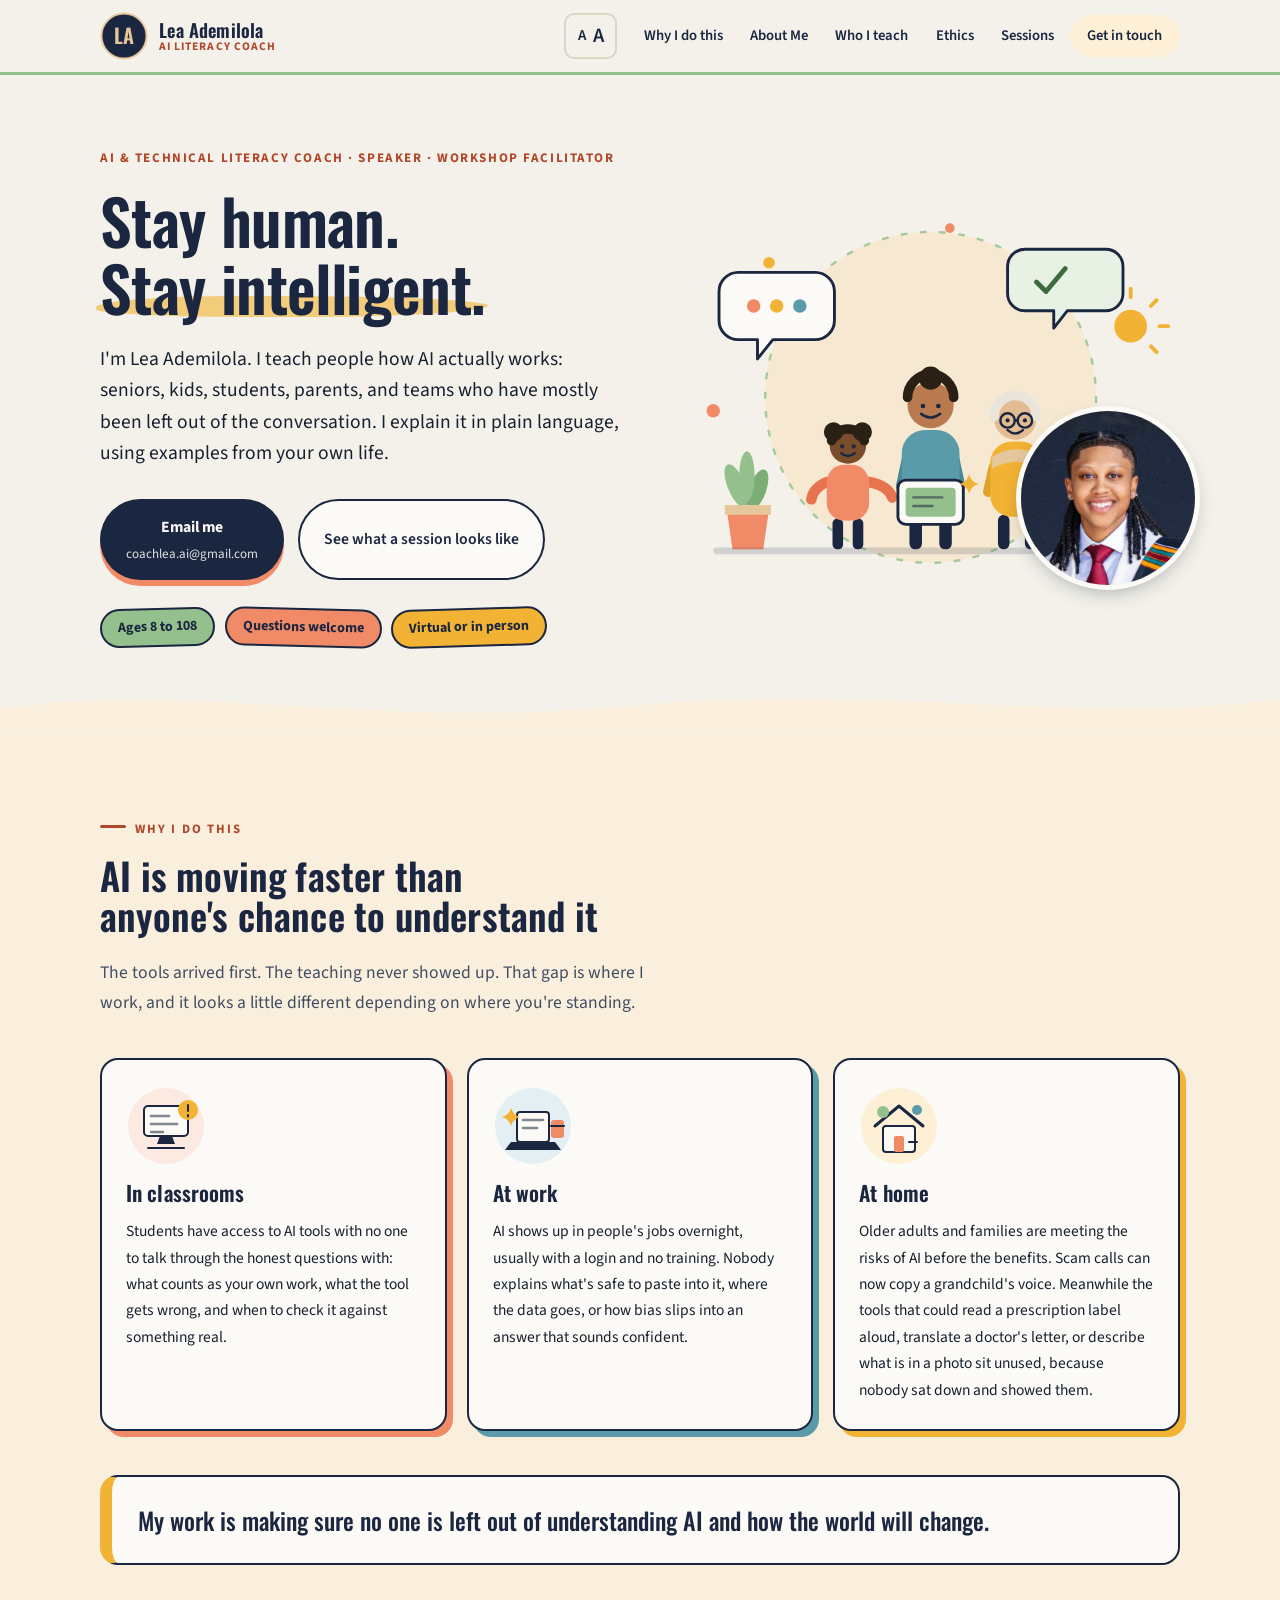
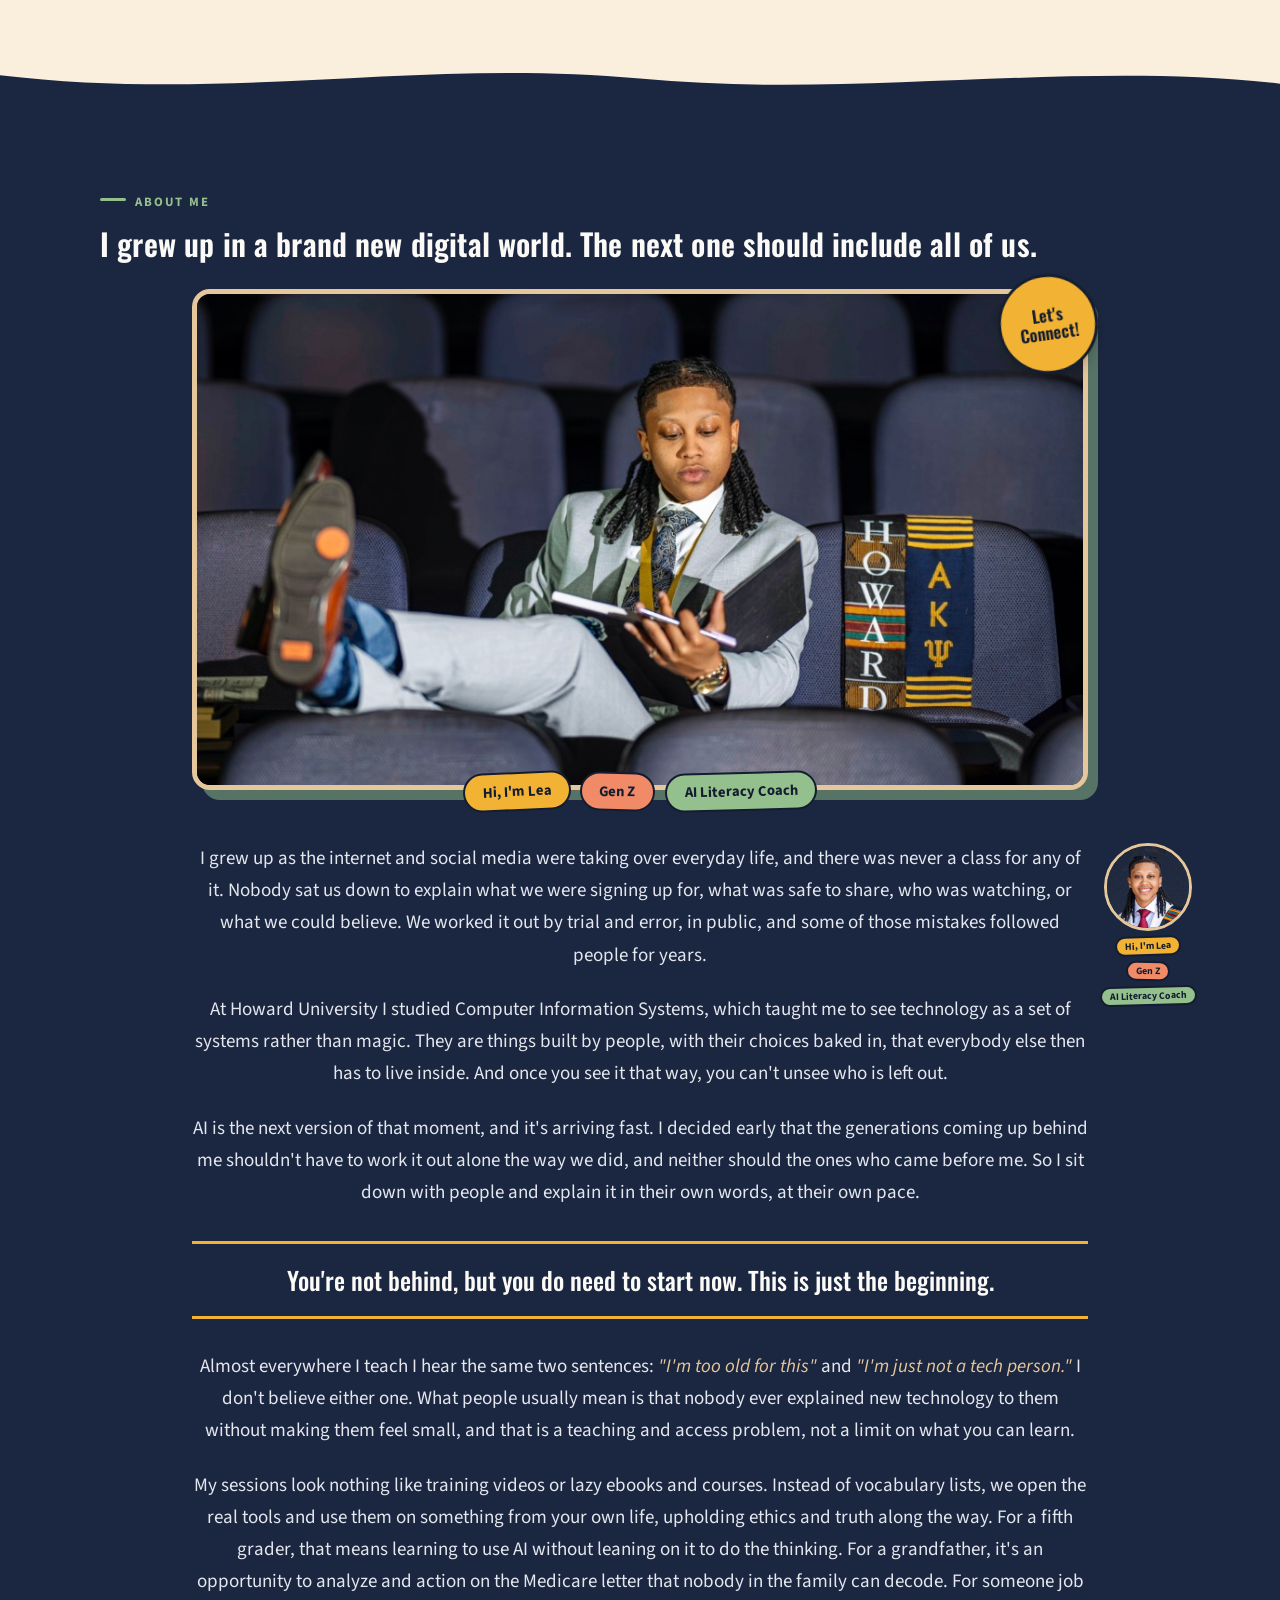
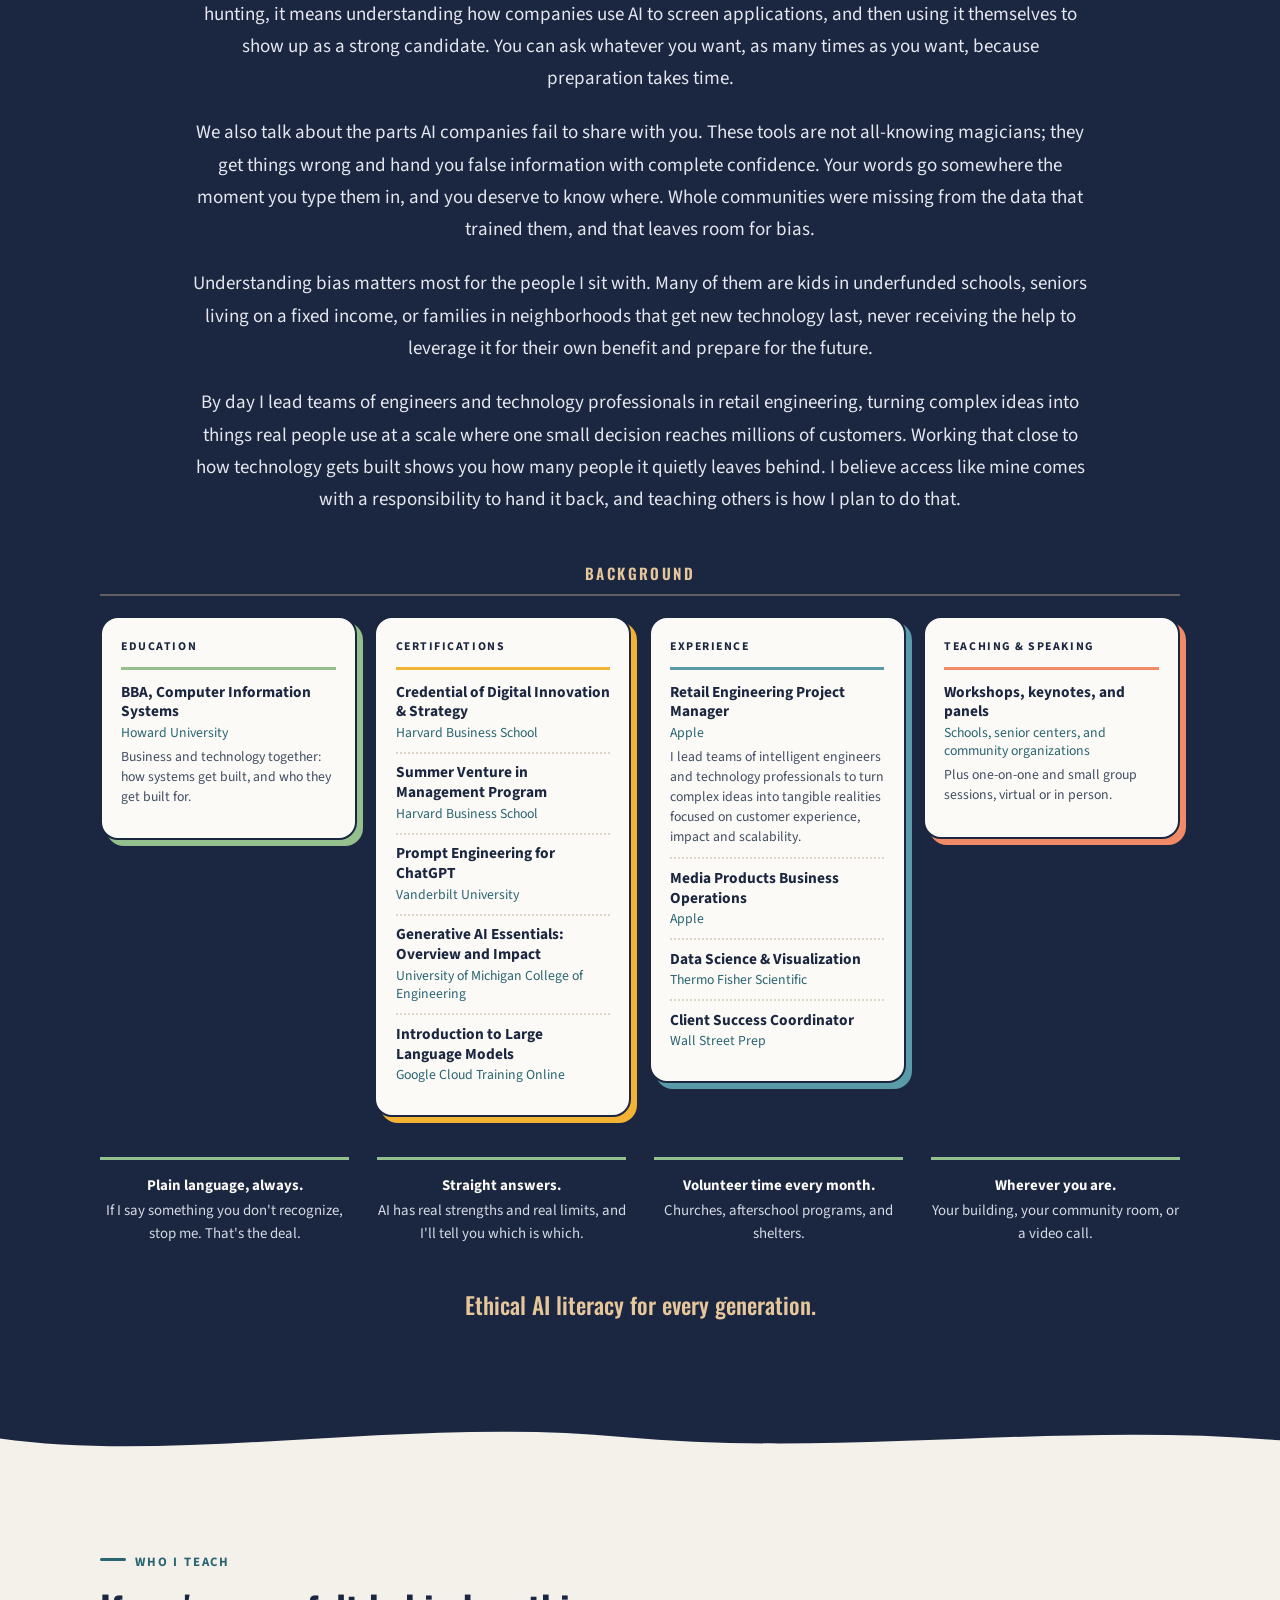
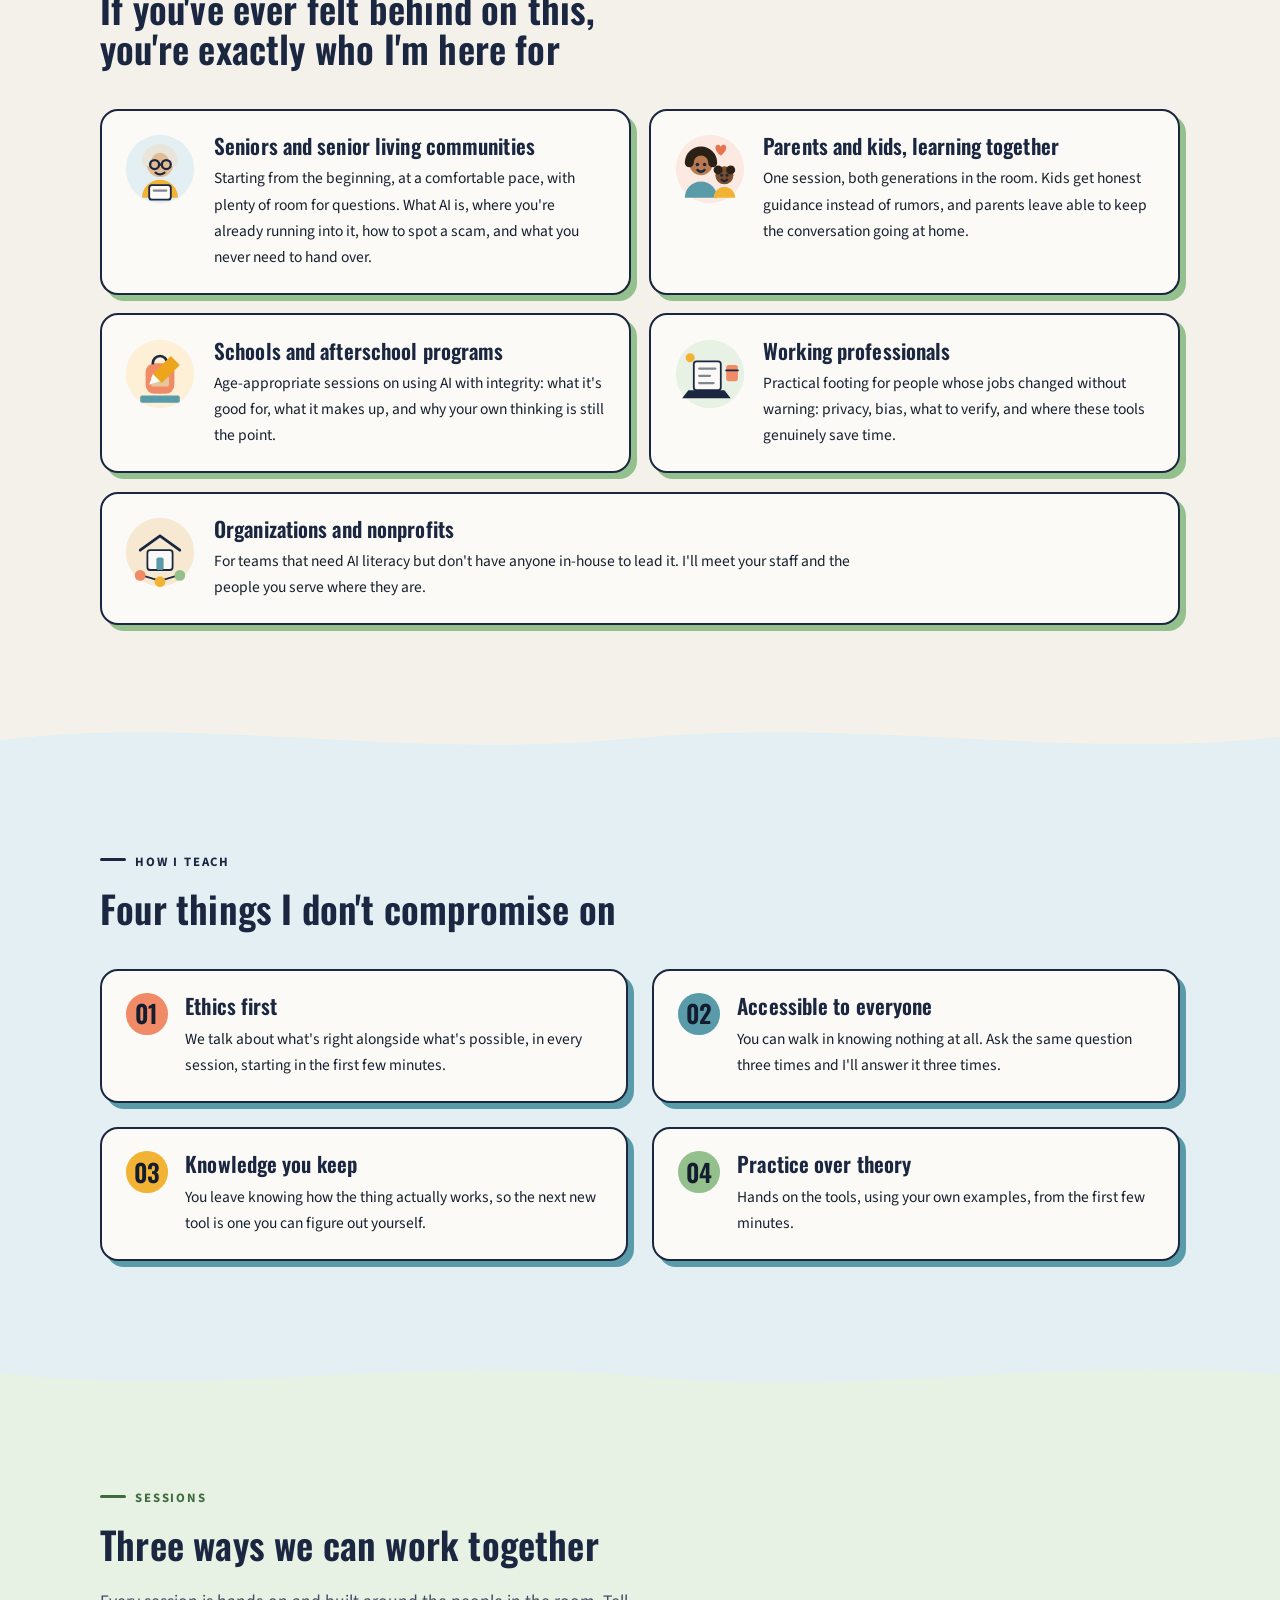
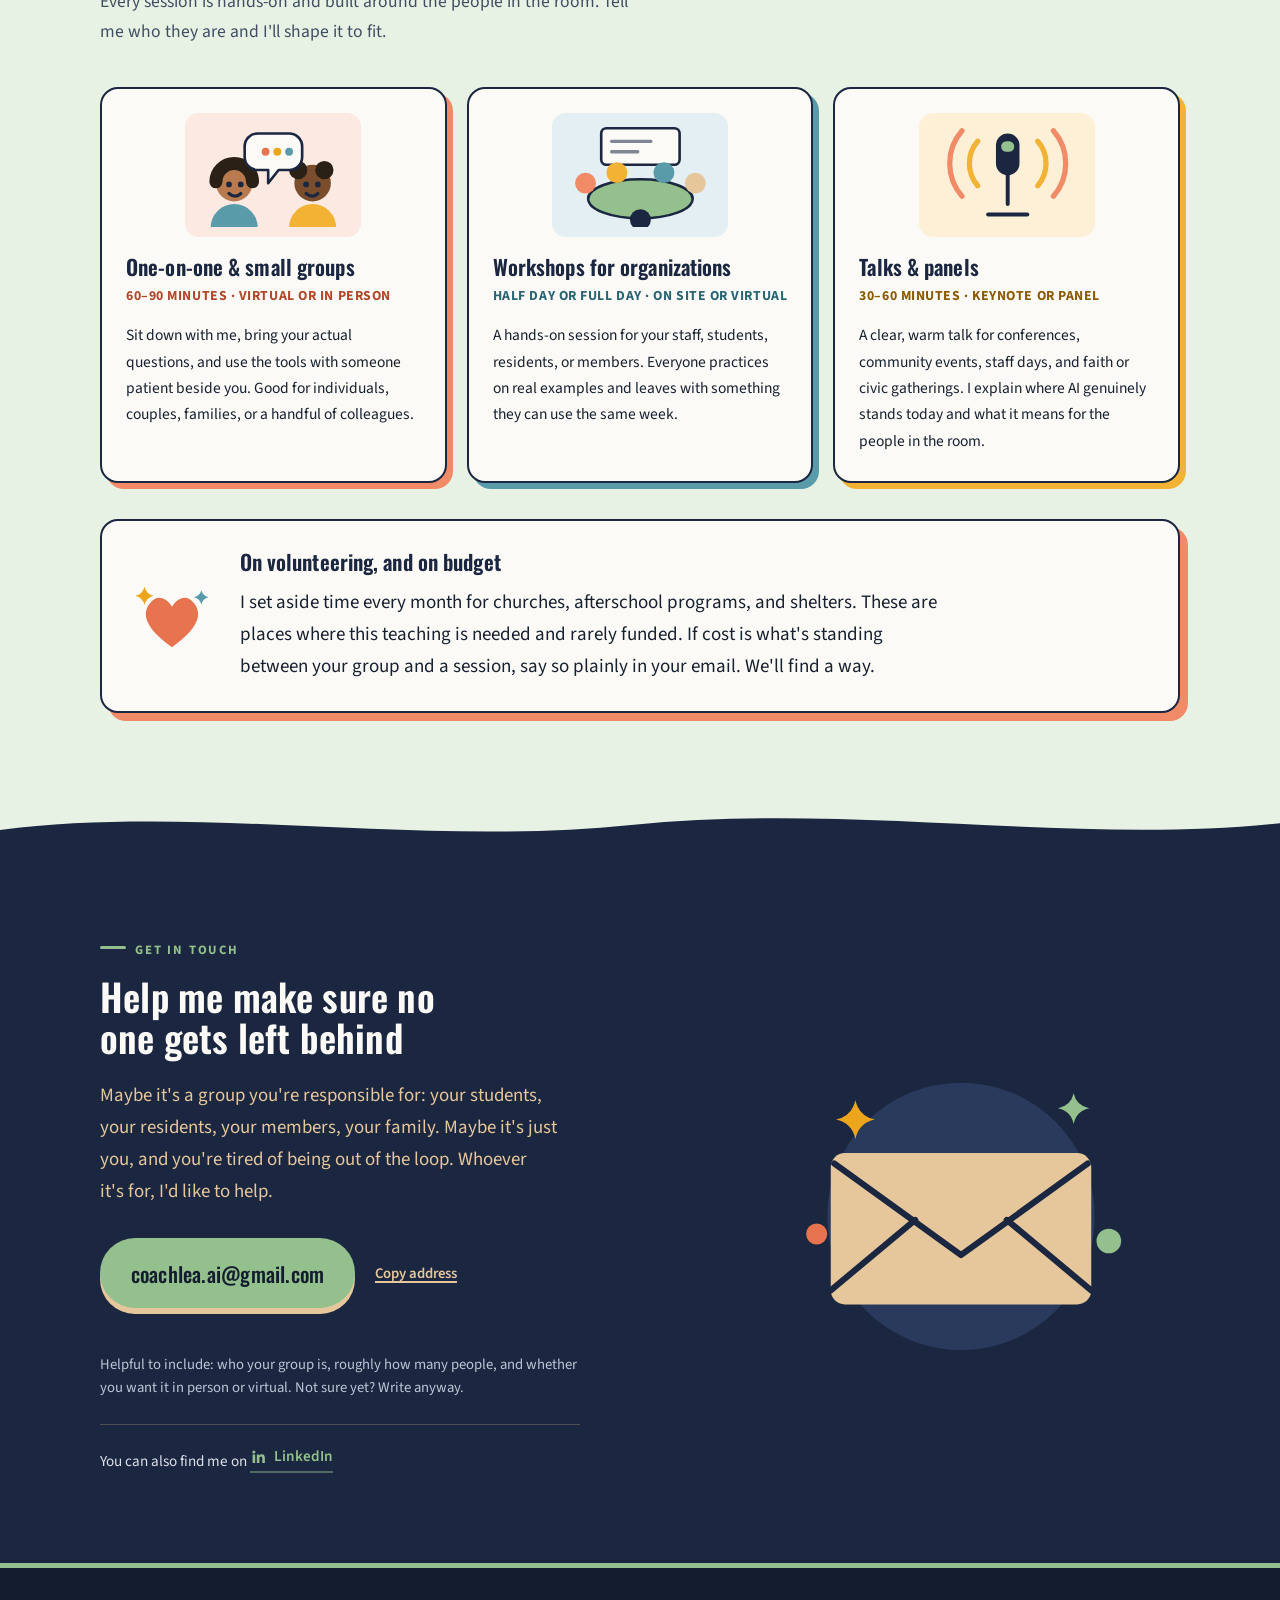
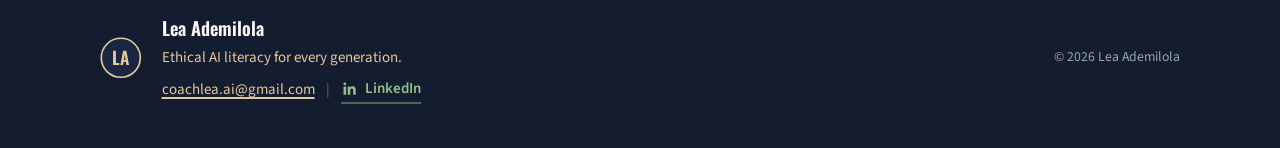
==== commit 100f7a31: "Add files via upload" ====
--- a/index.html
+++ b/index.html
@@ -323,6 +323,9 @@
       <h2 id="about-h">I grew up in a brand new digital world. The next one should include all of us.</h2>
 
       <figure class="about-banner">
+        <a class="connect-badge" href="https://www.linkedin.com/in/lea-ademilola/" target="_blank" rel="noopener">
+          Let's<br>Connect!
+        </a>
         <img src="lea-about.jpg" alt="Lea Ademilola seated in an auditorium, reading through her notes."
              id="leaPhoto" width="953" height="533">
         <div class="portrait-fallback" id="portraitFallback" hidden>
@@ -354,7 +357,9 @@
       <div class="about-flow">
         <div class="about-pin-track" aria-hidden="true">
           <aside class="about-pin" id="aboutPin">
-            <img src="lea-headshot.jpg" alt="" width="900" height="900">
+            <a href="https://www.linkedin.com/in/lea-ademilola/" target="_blank" rel="noopener" tabindex="-1">
+              <img src="lea-headshot.jpg" alt="" width="900" height="900">
+            </a>
             <span class="pin-badge pin-gold">Hi, I'm Lea</span>
             <span class="pin-badge pin-coral">Gen Z</span>
             <span class="pin-badge pin-sage">AI Literacy Coach</span>
@@ -835,20 +840,24 @@
           Whoever it's&nbsp;for, I'd&nbsp;like&nbsp;to&nbsp;help.
         </p>
 
-        <a class="btn btn-sage btn-big" href="mailto:coachlea.ai@gmail.com?subject=AI%20%26%20technical%20literacy%20inquiry">
-          coachlea.ai@gmail.com
-        </a>
+        <div class="contact-actions">
+          <a class="btn btn-sage btn-big" href="mailto:coachlea.ai@gmail.com?subject=AI%20%26%20technical%20literacy%20inquiry">
+            coachlea.ai@gmail.com
+          </a>
+          <button type="button" class="copy-email" id="copyEmail" hidden>Copy address</button>
+        </div>
+        <p class="copy-status" id="copyStatus" role="status" aria-live="polite"></p>
 
         <p class="contact-help">
-          Helpful to include, if you know it: who your group is, roughly how many people,
-          in person or virtual, and what you'd like them to walk away with. If you don't know
-          yet, write anyway. We can figure it out together.
+          Helpful to include: who your group is, roughly how many people, and whether you want it
+          in person or virtual. Not sure yet? Write anyway.
         </p>
 
-        <button type="button" class="copy-email" id="copyEmail" hidden>
-          Copy email address
-        </button>
-        <p class="copy-status" id="copyStatus" role="status" aria-live="polite"></p>
+        <p class="contact-social">
+          You can also find me on
+          <a class="social-link" href="https://www.linkedin.com/in/lea-ademilola/"
+             target="_blank" rel="noopener"><svg class="social-icon" viewBox="0 0 24 24" aria-hidden="true" focusable="false"><path d="M20.45 20.45h-3.55v-5.57c0-1.33-.03-3.04-1.85-3.04-1.85 0-2.14 1.45-2.14 2.94v5.67H9.35V9h3.41v1.56h.05c.47-.9 1.63-1.85 3.36-1.85 3.6 0 4.27 2.37 4.27 5.45v6.29zM5.34 7.43a2.06 2.06 0 1 1 0-4.12 2.06 2.06 0 0 1 0 4.12zM7.12 20.45H3.55V9h3.57v11.45z"/></svg>LinkedIn</a>
+        </p>
       </div>
 
       <div class="contact-art" aria-hidden="true">
@@ -877,7 +886,11 @@
     <div class="footer-words">
       <p class="footer-name">Lea Ademilola</p>
       <p class="footer-tag">Ethical AI literacy for every generation.</p>
-      <p class="footer-mail"><a href="mailto:coachlea.ai@gmail.com?subject=AI%20%26%20technical%20literacy%20inquiry">coachlea.ai@gmail.com</a></p>
+      <p class="footer-contact">
+        <a href="mailto:coachlea.ai@gmail.com?subject=AI%20%26%20technical%20literacy%20inquiry">coachlea.ai@gmail.com</a>
+        <span class="sep" aria-hidden="true">|</span>
+        <a class="social-link" href="https://www.linkedin.com/in/lea-ademilola/" target="_blank" rel="noopener"><svg class="social-icon" viewBox="0 0 24 24" aria-hidden="true" focusable="false"><path d="M20.45 20.45h-3.55v-5.57c0-1.33-.03-3.04-1.85-3.04-1.85 0-2.14 1.45-2.14 2.94v5.67H9.35V9h3.41v1.56h.05c.47-.9 1.63-1.85 3.36-1.85 3.6 0 4.27 2.37 4.27 5.45v6.29zM5.34 7.43a2.06 2.06 0 1 1 0-4.12 2.06 2.06 0 0 1 0 4.12zM7.12 20.45H3.55V9h3.57v11.45z"/></svg>LinkedIn</a>
+      </p>
     </div>
     <p class="footer-copy">&copy; <span id="year">2026</span> Lea Ademilola</p>
   </div>
--- a/styles.css
+++ b/styles.css
@@ -465,7 +465,24 @@
 .about-facts li { text-align: center; }
 
 /* Wide photo frame */
-.about-banner { margin: 1.75rem auto 0; max-width: 56rem; }
+.about-banner { position: relative; margin: 1.75rem auto 0; max-width: 56rem; }
+
+/* "Let's Connect!" sticker, top right of the photo */
+.connect-badge {
+  position: absolute; z-index: 3; top: -.9rem; right: -.6rem;
+  width: 6.25rem; height: 6.25rem; border-radius: 50%;
+  display: grid; place-items: center; text-align: center;
+  background: var(--gold); color: var(--navy-deep);
+  border: 3px solid var(--navy-deep);
+  font-family: var(--display); font-weight: 600; font-size: 1.05rem; line-height: 1.05;
+  text-decoration: none; transform: rotate(-8deg);
+  box-shadow: 0 8px 20px -10px rgba(0, 0, 0, .55);
+  transition: transform .2s ease;
+}
+.connect-badge:hover { color: var(--navy-deep); transform: rotate(-3deg) scale(1.06); }
+@media (max-width: 40rem) {
+  .connect-badge { width: 4.9rem; height: 4.9rem; font-size: .85rem; top: -.6rem; right: -.35rem; }
+}
 .about-banner img {
   display: block; width: 100%; height: auto;
   aspect-ratio: 953 / 533; object-fit: cover;
@@ -510,11 +527,13 @@
     pointer-events: none;
   }
   .about-pin {
-    position: sticky; top: 6rem;
+    position: sticky; top: 6rem; pointer-events: auto;
     display: flex; flex-direction: column; align-items: center; gap: .3rem;
     opacity: 0; transition: opacity .35s ease;
   }
   .about-pin.is-shown { opacity: 1; }
+  .about-pin a { display: block; border-radius: 50%; transition: transform .2s ease; }
+  .about-pin a:hover { transform: scale(1.05); }
   .about-pin img {
     display: block; width: 5.5rem; height: 5.5rem;
     border-radius: 50%; object-fit: cover;
@@ -697,17 +716,40 @@
   max-width: 32rem; margin-bottom: 1.9rem;
   text-wrap: pretty; /* browsers that support it also avoid single-word last lines */
 }
-.contact-help { margin-top: 1.7rem; font-size: .97rem; color: #DCE1EA; max-width: 36rem; }
+.contact-help { margin-top: 1.1rem; font-size: .92rem; line-height: 1.6; color: #BCC5D4; max-width: 30rem; }
 .contact-art svg { display: block; width: 100%; max-width: 22rem; height: auto; margin-inline: auto; }
 
+/* actions sit on one row: the email button, then a quiet text button */
+.contact-actions {
+  display: flex; flex-wrap: wrap; align-items: center; gap: .5rem 1.25rem;
+}
 .copy-email {
-  margin-top: 1.2rem; background: transparent; border: 2px solid rgba(230, 199, 155, .6);
-  color: var(--kraft); border-radius: 999px; padding: .7rem 1.15rem; min-height: 2.9rem;
-  font-family: var(--body); font-size: .94rem; font-weight: 600; cursor: pointer;
-  transition: background-color .18s ease, border-color .18s ease;
-}
-.copy-email:hover { background: rgba(230, 199, 155, .16); border-color: var(--kraft); }
-.copy-status { min-height: 1.6rem; margin: .6rem 0 0; font-size: .92rem; color: var(--sage); font-weight: 600; }
+  background: none; border: 0; padding: .5rem 0; min-height: 2.5rem;
+  color: var(--kraft); font-family: var(--body); font-size: .92rem; font-weight: 600;
+  cursor: pointer; text-decoration: underline;
+  text-decoration-thickness: 2px; text-underline-offset: 3px;
+}
+.copy-email:hover { color: var(--sage); }
+.copy-status {
+  min-height: 1.35rem; margin: .35rem 0 0; font-size: .88rem;
+  color: var(--sage); font-weight: 600;
+}
+
+/* ---------- LinkedIn link ---------- */
+.social-link {
+  display: inline-flex; align-items: center; gap: .4rem;
+  color: var(--sage); font-weight: 600; text-decoration: none;
+  border-bottom: 2px solid rgba(147, 192, 140, .45);
+  padding-bottom: 1px;
+}
+.social-link:hover { color: var(--kraft); border-bottom-color: var(--kraft); }
+.social-icon { width: 1.15em; height: 1.15em; fill: currentColor; flex: 0 0 auto; }
+
+.contact-social {
+  margin-top: 1.5rem; padding-top: 1.2rem; font-size: .95rem; color: #DCE1EA;
+  border-top: 1px solid rgba(230, 199, 155, .25); max-width: 30rem;
+}
+.footer-social { margin: .35rem 0 0; font-size: .94rem; }
 
 /* ---------- Footer ---------- */
 .site-footer { background: var(--navy-deep); color: var(--paper); padding: 2.75rem 0; border-top: 5px solid var(--sage); }
@@ -715,9 +757,13 @@
 .footer-words { flex: 1 1 16rem; }
 .footer-name { font-family: var(--display); font-weight: 600; font-size: 1.15rem; margin: 0; color: var(--paper-pure); }
 .footer-tag { margin: .1rem 0 .35rem; color: var(--kraft); font-size: .94rem; }
-.footer-mail { margin: 0; font-size: .94rem; }
-.footer-mail a { color: var(--sage); }
-.footer-mail a:hover { color: var(--gold); }
+.footer-contact {
+  margin: .35rem 0 0; display: flex; flex-wrap: wrap; align-items: center;
+  gap: .35rem .7rem; font-size: .94rem;
+}
+.footer-contact .sep { color: rgba(243, 241, 234, .35); }
+.footer-contact a:first-child { color: var(--kraft); }
+.footer-contact a:first-child:hover { color: var(--sage); }
 .footer-copy { margin: 0; font-size: .86rem; color: #97A2B5; flex: 0 0 auto; }
 
 /* ---------- Gentle reveal (skipped for reduced motion / no JS) ---------- */
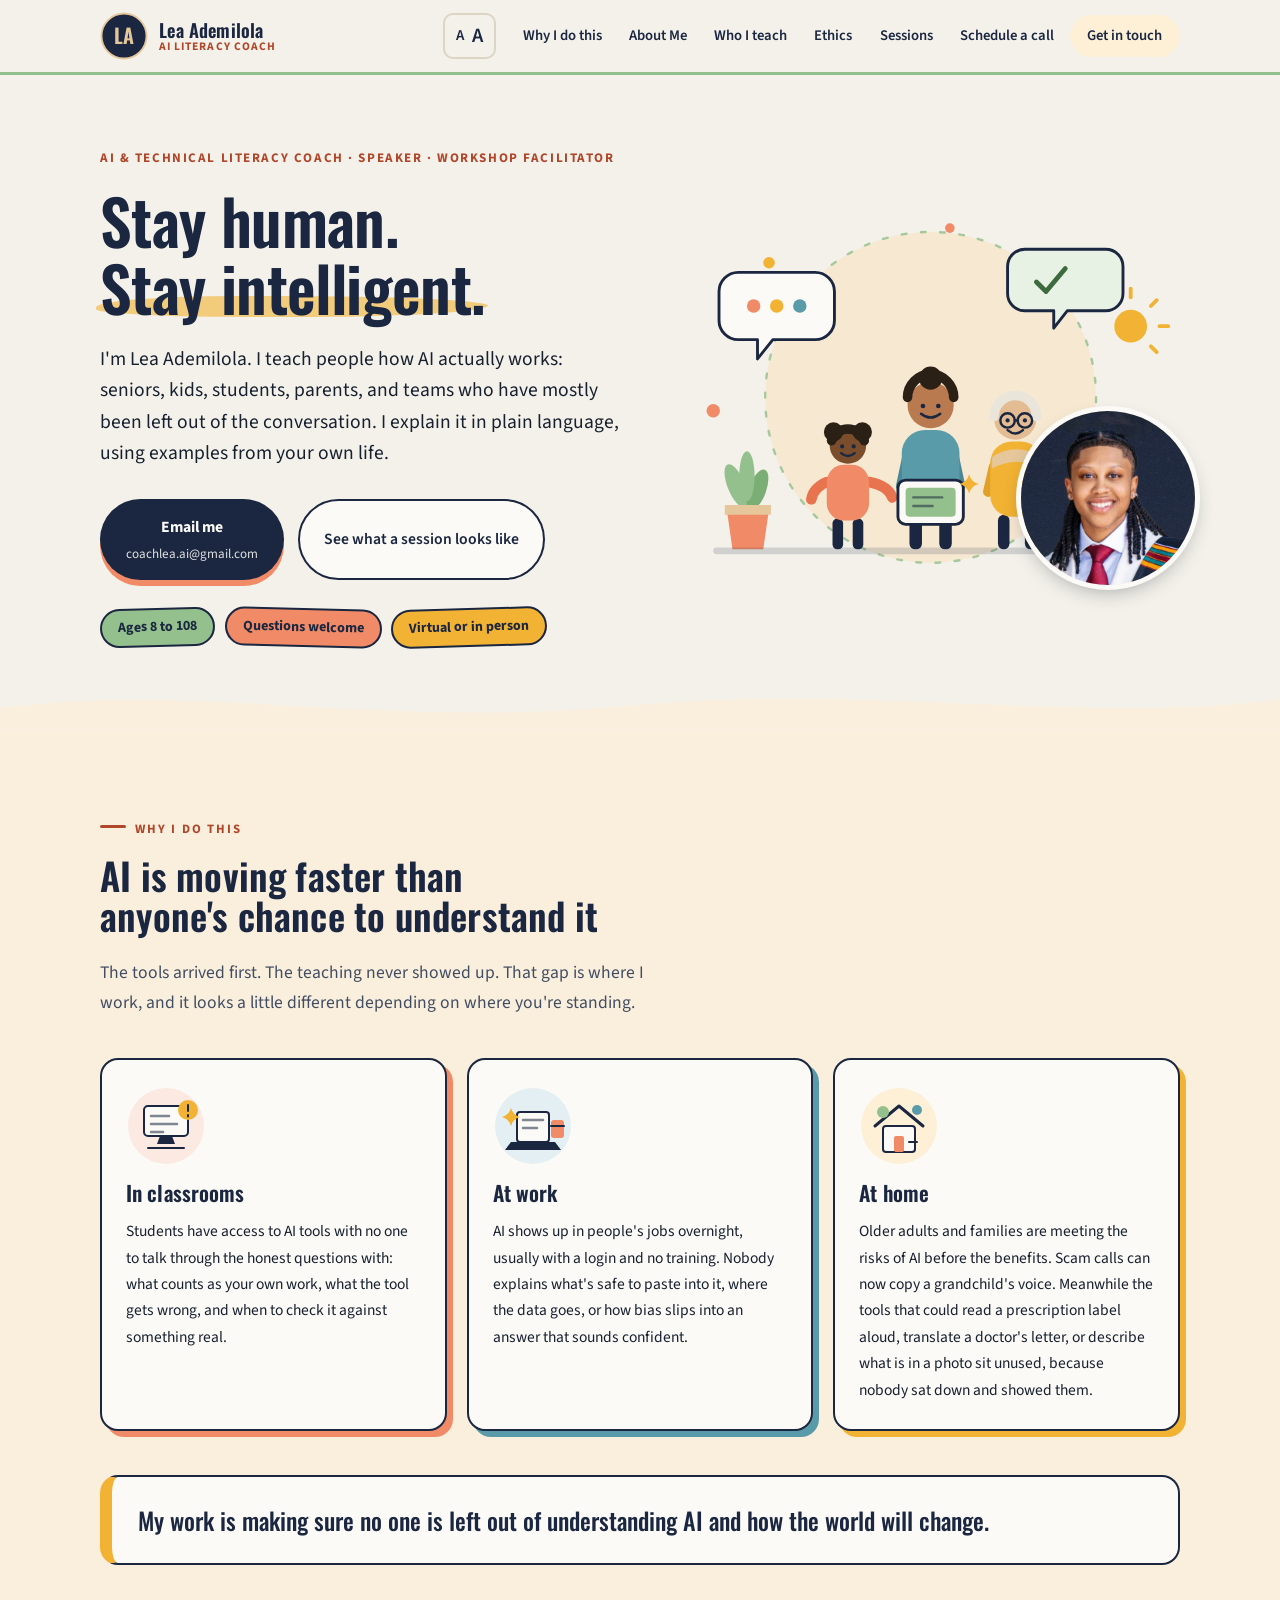
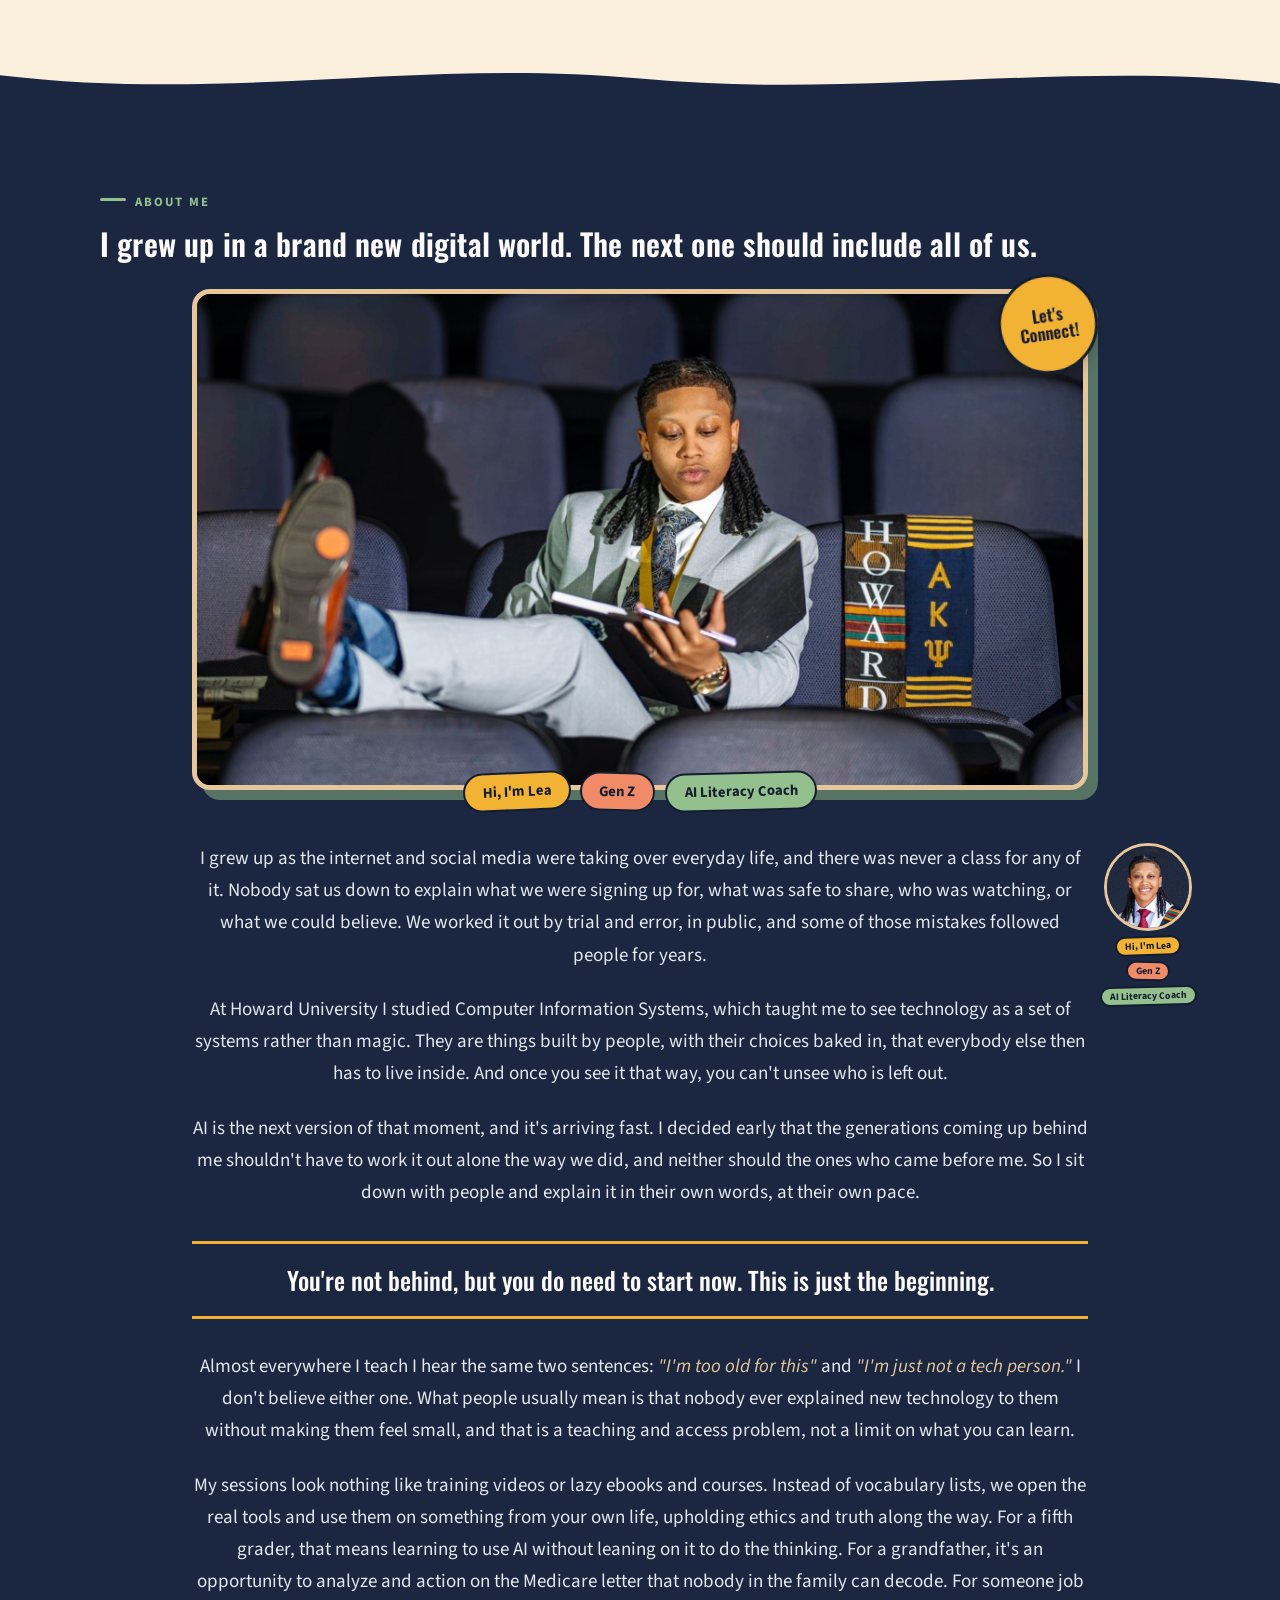
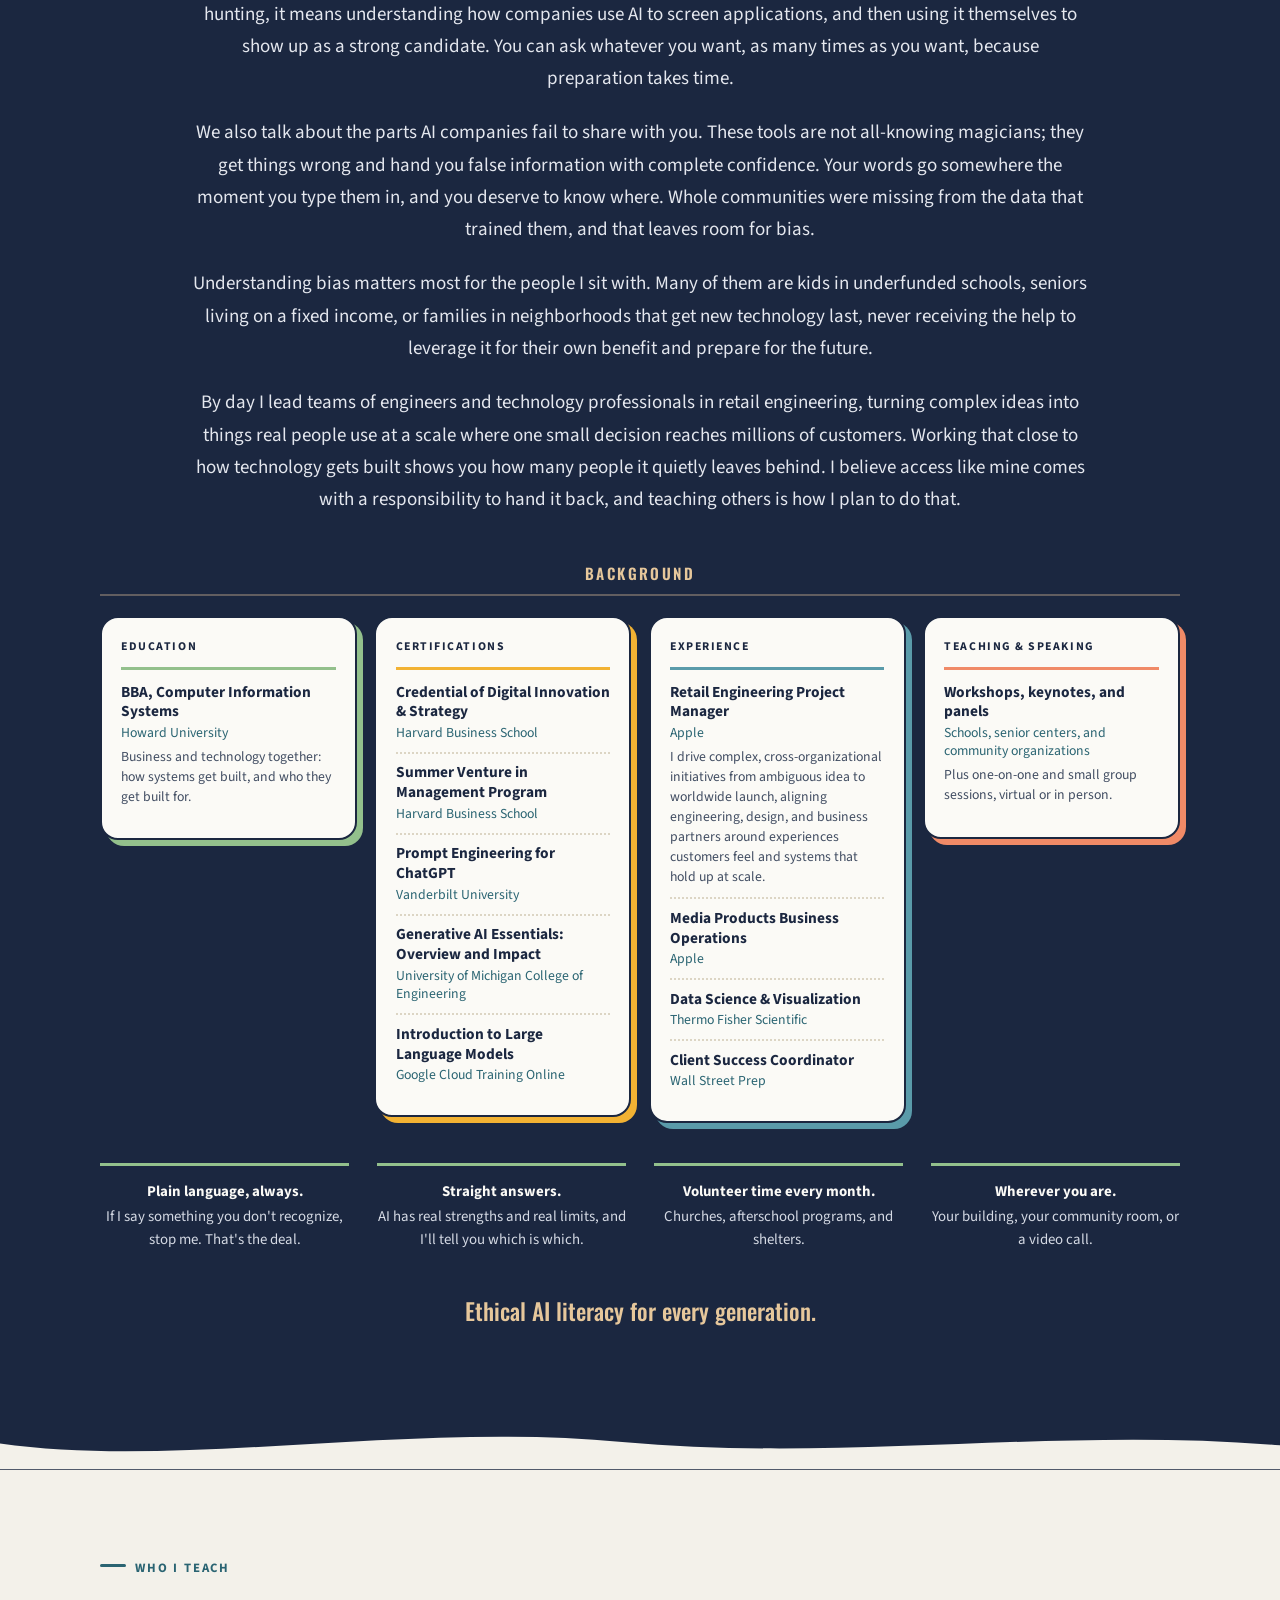
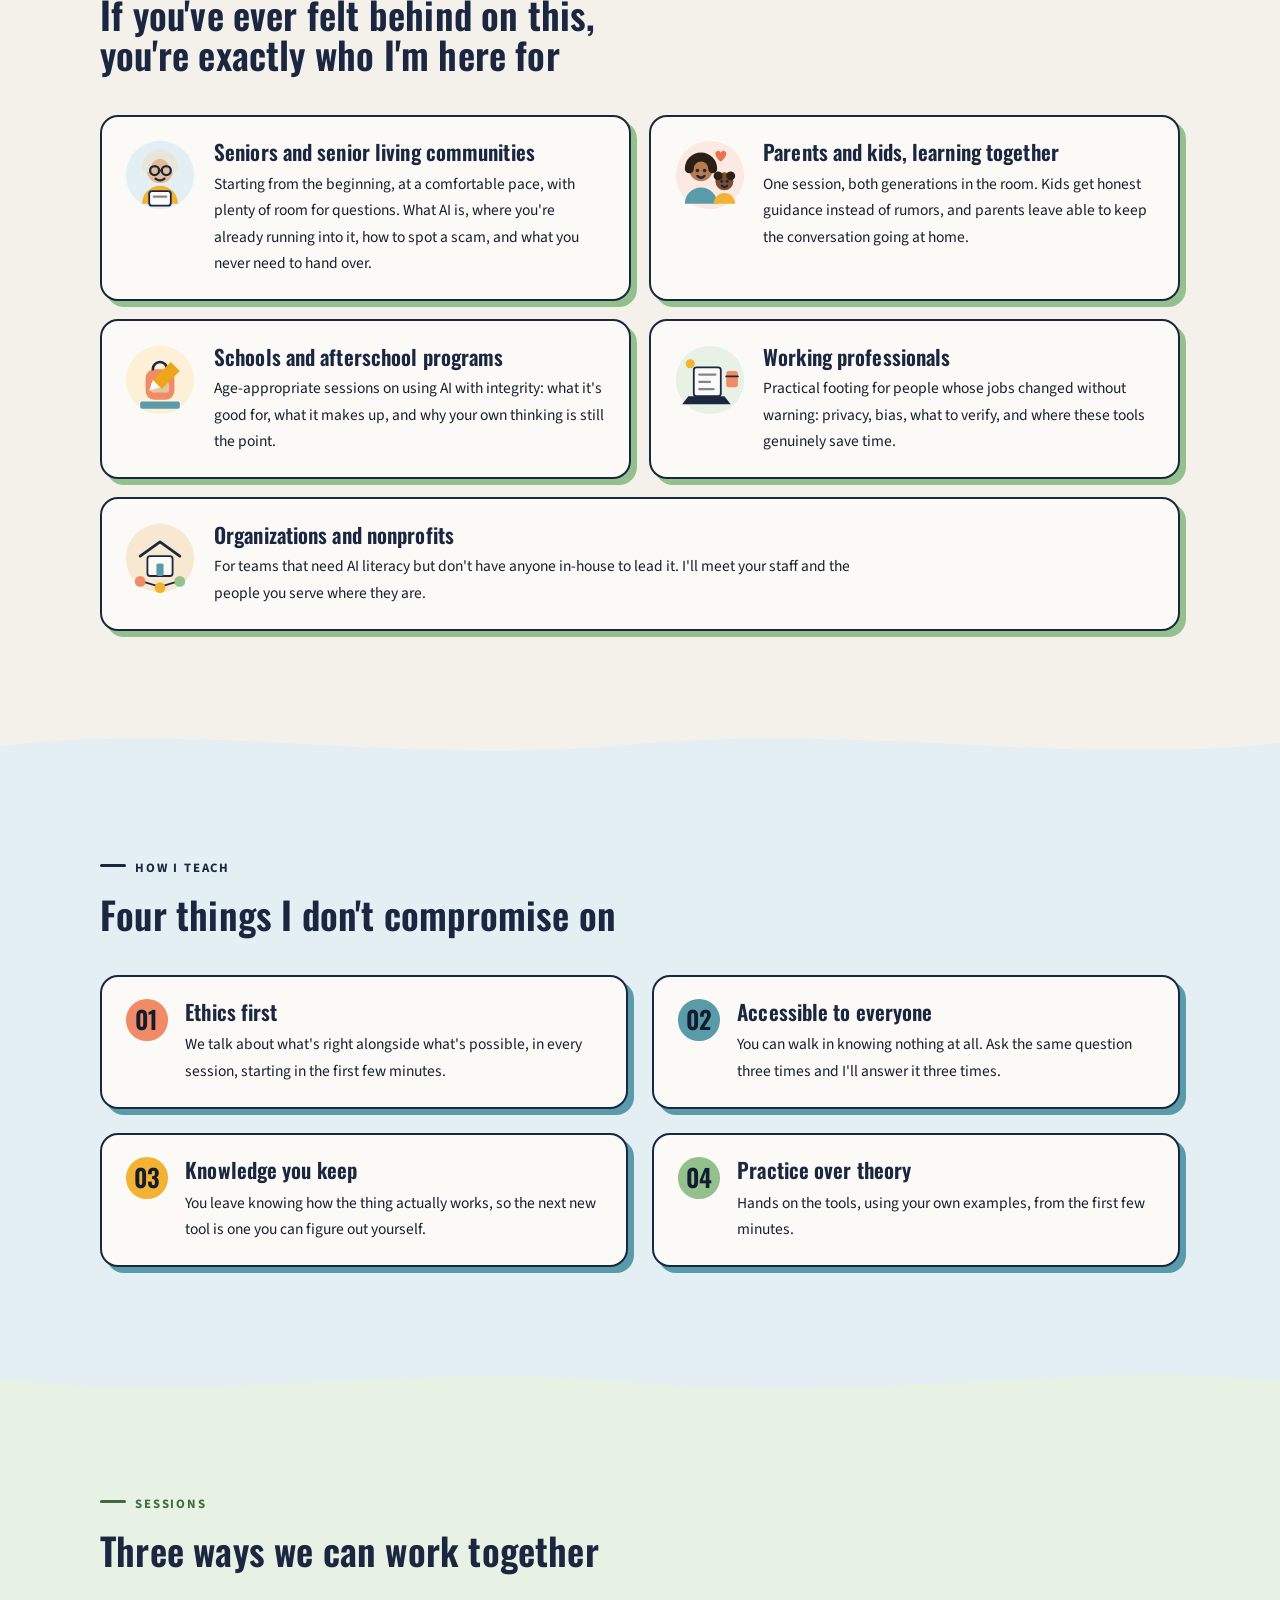
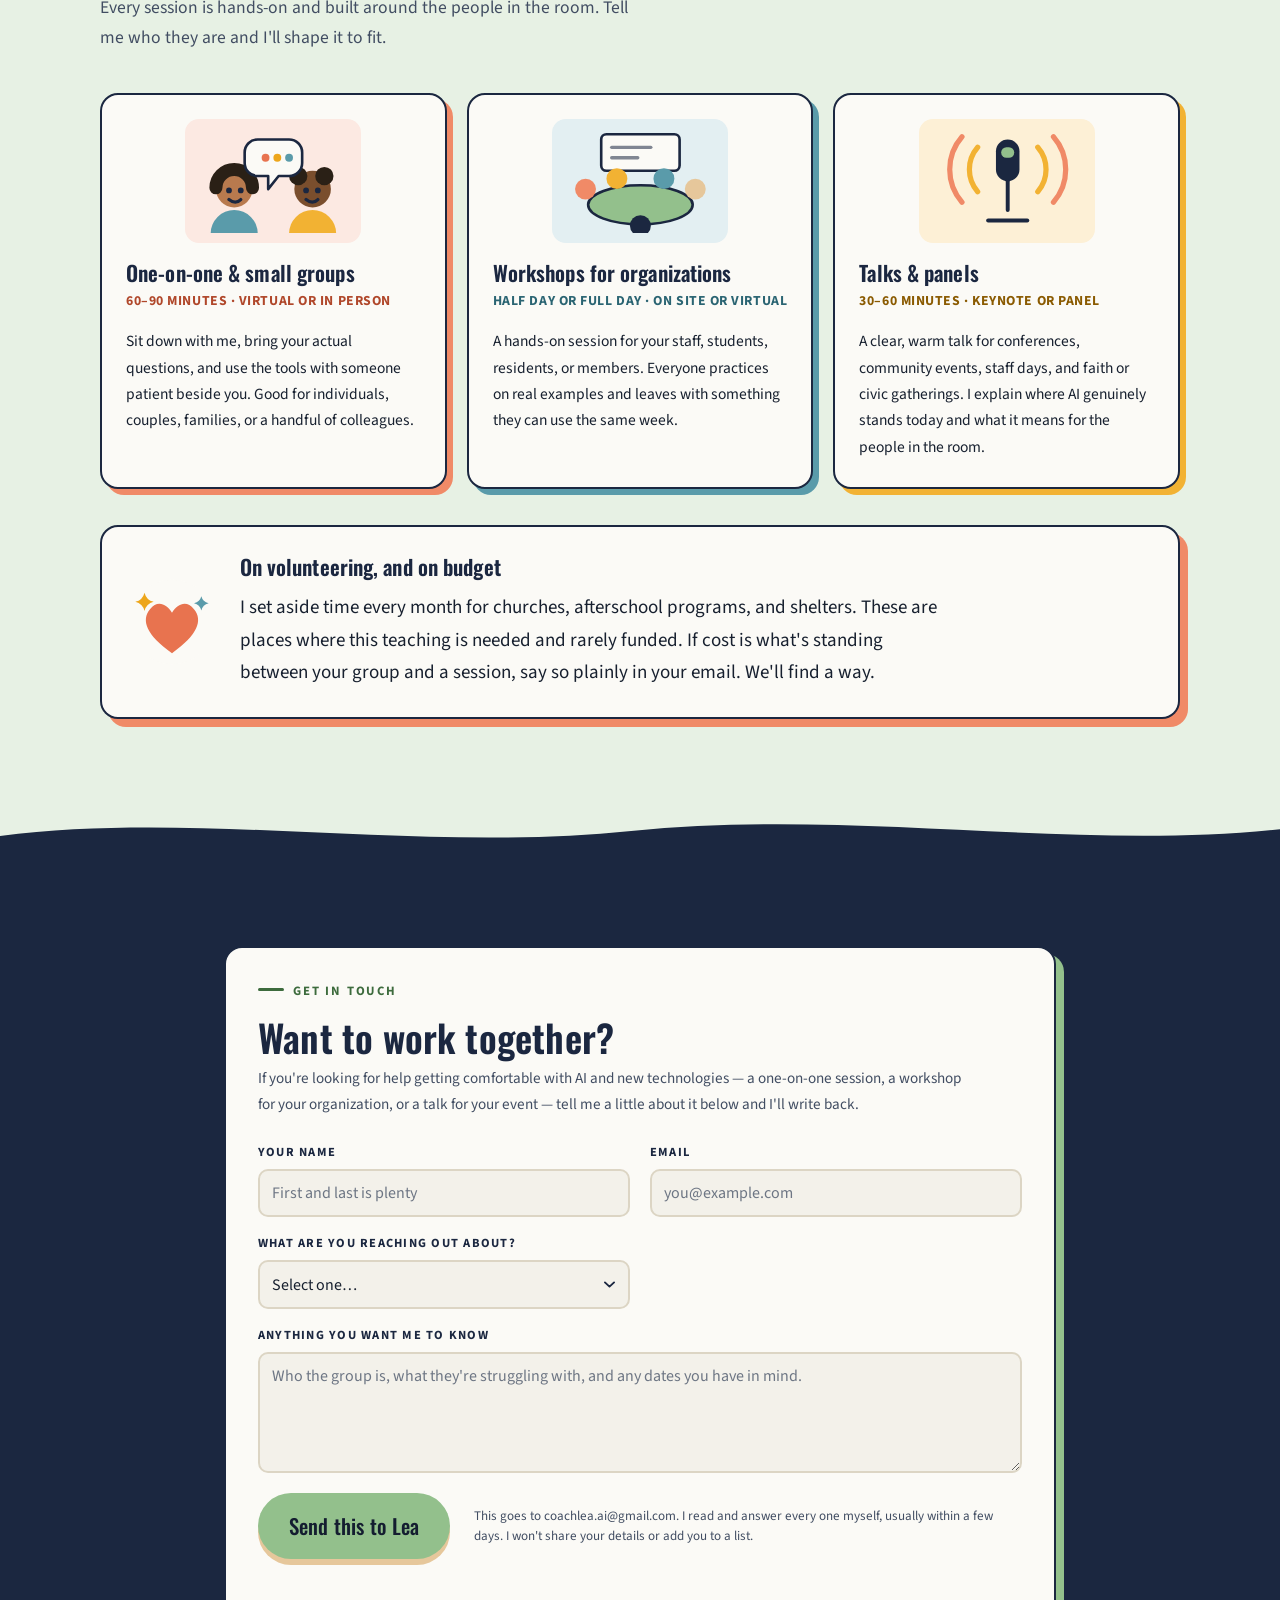
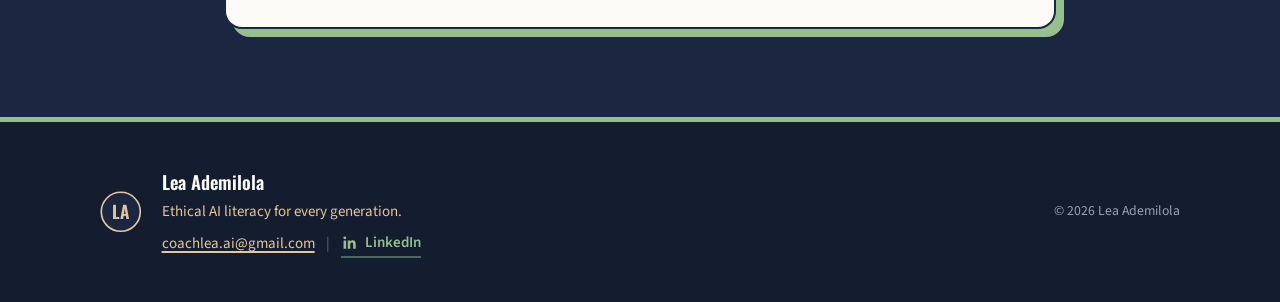
==== commit 92e18dbc: "Rebuild contact section as a four-question form Nav gains a Schedule a call link between Sessions an" ====
--- a/index.html
+++ b/index.html
@@ -55,6 +55,7 @@
         <li><a href="#who">Who I teach</a></li>
         <li><a href="#ethics">Ethics</a></li>
         <li><a href="#sessions">Sessions</a></li>
+        <li><a href="https://calendar.app.google/qw42xcPHTknyBZ6HA" target="_blank" rel="noopener">Schedule a call</a></li>
         <li><a href="#contact" class="nav-cta">Get in touch</a></li>
       </ul>
     </nav>
@@ -234,7 +235,7 @@
         and it looks a little different depending on where you're standing.
       </p>
 
-      <div class="grid grid-3">
+      <div class="grid grid-3 swipe" tabindex="0" aria-label="Three cards, scrollable sideways on a phone">
         <article class="card card-coral">
           <span class="card-art" aria-hidden="true">
             <svg viewBox="0 0 80 80" focusable="false">
@@ -437,7 +438,7 @@
       <div class="about-bg">
         <h3 class="bg-head">Background</h3>
 
-        <div class="bg-grid">
+        <div class="bg-grid swipe" tabindex="0" aria-label="Background cards, scrollable sideways on a phone">
 
           <article class="bg-card bg-sage">
             <h4>Education</h4>
@@ -486,7 +487,7 @@
               <li>
                 <span class="cd-title">Retail Engineering Project Manager</span>
                 <span class="cd-org">Apple</span>
-                <span class="cd-note">I lead teams of intelligent engineers and technology professionals to turn complex ideas into tangible realities focused on customer experience, impact and scalability.</span>
+                <span class="cd-note">I drive complex, cross-organizational initiatives from ambiguous idea to worldwide launch, aligning engineering, design, and business partners around experiences customers feel and systems that hold up at scale.</span>
               </li>
               <li>
                 <span class="cd-title">Media Products Business Operations</span>
@@ -542,7 +543,7 @@
       <p class="kicker kicker-teal">Who I teach</p>
       <h2 id="who-h">If you've ever felt behind on this, you're exactly who I'm here for</h2>
 
-      <ul class="who-list">
+      <ul class="who-list swipe" tabindex="0" aria-label="Who I teach, scrollable sideways on a phone">
         <li class="who-teal">
           <span class="spot" aria-hidden="true">
             <svg viewBox="0 0 80 80" focusable="false">
@@ -680,7 +681,7 @@
       <p class="kicker kicker-navy">How I teach</p>
       <h2 id="principles-h">Four things I don't compromise on</h2>
 
-      <ol class="principles">
+      <ol class="principles swipe" tabindex="0" aria-label="Principles, scrollable sideways on a phone">
         <li class="pr-coral">
           <span class="p-num" aria-hidden="true">01</span>
           <h3>Ethics first</h3>
@@ -720,7 +721,7 @@
         and I'll shape it to fit.
       </p>
 
-      <div class="grid grid-3 offer-grid">
+      <div class="grid grid-3 offer-grid swipe" tabindex="0" aria-label="Three ways to work together, scrollable sideways on a phone">
         <article class="offer offer-coral">
           <span class="offer-art" aria-hidden="true">
             <svg viewBox="0 0 120 80" focusable="false">
@@ -830,49 +831,71 @@
 
   <!-- ============ CONTACT ============ -->
   <section class="section section-contact" id="contact" aria-labelledby="contact-h">
-    <div class="wrap contact-grid">
-      <div class="contact-copy">
-        <p class="kicker kicker-light">Get in touch</p>
-        <h2 id="contact-h">Help me make sure no one gets left behind</h2>
-        <p class="contact-lede">
-          Maybe it's a group you're responsible for: your students, your residents, your
-          members, your family. Maybe it's just you, and you're tired of being out of the loop.
-          Whoever it's&nbsp;for, I'd&nbsp;like&nbsp;to&nbsp;help.
+    <!-- ============ CONTACT FORM ============
+         The section is the form now — no lede, no email button, no envelope.
+         Four questions, laid out across the card rather than down it.
+         SETUP (one line): create a free form at formspree.io, then swap
+         YOUR_FORM_ID below for the id it gives you. Until you do, the form
+         still works — script.js notices the placeholder and hands the
+         answers to the visitor's mail app instead. Submitting with
+         JavaScript blocked posts straight to Formspree the old way. -->
+    <div class="wrap">
+      <form class="contact-form" id="contactForm" method="POST"
+            action="https://formspree.io/f/YOUR_FORM_ID">
+        <p class="kicker">Get in touch</p>
+        <h2 id="contact-h" class="form-head">Want to work together?</h2>
+        <p class="form-lede">
+          If you're looking for help getting comfortable with AI and new technologies
+          &mdash; a one-on-one session, a workshop for your organization, or a talk for
+          your event &mdash; tell me a little about it below and I'll write back.
         </p>
 
-        <div class="contact-actions">
-          <a class="btn btn-sage btn-big" href="mailto:coachlea.ai@gmail.com?subject=AI%20%26%20technical%20literacy%20inquiry">
-            coachlea.ai@gmail.com
-          </a>
-          <button type="button" class="copy-email" id="copyEmail" hidden>Copy address</button>
+        <div class="form-grid">
+          <div class="field">
+            <label for="f-name">Your name</label>
+            <input type="text" id="f-name" name="name" required autocomplete="name"
+                   placeholder="First and last is plenty">
+          </div>
+
+          <div class="field">
+            <label for="f-email">Email</label>
+            <input type="email" id="f-email" name="email" required autocomplete="email"
+                   placeholder="you@example.com">
+          </div>
+
+          <div class="field">
+            <label for="f-about">What are you reaching out about?</label>
+            <select id="f-about" name="about" required>
+              <option value="" disabled selected>Select one&hellip;</option>
+              <option>One-on-one or small group session</option>
+              <option>Workshop for my organization</option>
+              <option>Talk or panel</option>
+              <option>Not sure yet &mdash; help me figure it out</option>
+              <option>Something else</option>
+            </select>
+          </div>
+
+          <div class="field field-msg">
+            <label for="f-message">Anything you want me to know</label>
+            <textarea id="f-message" name="message" rows="4" required
+                      placeholder="Who the group is, what they're struggling with, and any dates you have in mind."></textarea>
+          </div>
         </div>
-        <p class="copy-status" id="copyStatus" role="status" aria-live="polite"></p>
-
-        <p class="contact-help">
-          Helpful to include: who your group is, roughly how many people, and whether you want it
-          in person or virtual. Not sure yet? Write anyway.
-        </p>
-
-        <p class="contact-social">
-          You can also find me on
-          <a class="social-link" href="https://www.linkedin.com/in/lea-ademilola/"
-             target="_blank" rel="noopener"><svg class="social-icon" viewBox="0 0 24 24" aria-hidden="true" focusable="false"><path d="M20.45 20.45h-3.55v-5.57c0-1.33-.03-3.04-1.85-3.04-1.85 0-2.14 1.45-2.14 2.94v5.67H9.35V9h3.41v1.56h.05c.47-.9 1.63-1.85 3.36-1.85 3.6 0 4.27 2.37 4.27 5.45v6.29zM5.34 7.43a2.06 2.06 0 1 1 0-4.12 2.06 2.06 0 0 1 0 4.12zM7.12 20.45H3.55V9h3.57v11.45z"/></svg>LinkedIn</a>
-        </p>
-      </div>
-
-      <div class="contact-art" aria-hidden="true">
-        <svg viewBox="0 0 200 170" focusable="false">
-          <circle cx="100" cy="90" r="76" class="il-navy-soft-fill"/>
-          <path d="M34 54 h132 a8 8 0 0 1 8 8 v70 a8 8 0 0 1 -8 8 h-132 a8 8 0 0 1 -8 -8 v-70 a8 8 0 0 1 8 -8 z" class="il-kraft"/>
-          <path d="M28 60 L100 112 L172 60" class="il-envelope-line"/>
-          <path d="M26 132 L74 92" class="il-envelope-line"/>
-          <path d="M174 132 L126 92" class="il-envelope-line"/>
-          <path d="M40 24 q2 9 11 11 q-9 2 -11 11 q-2 -9 -11 -11 q9 -2 11 -11 z" class="il-gold-solid float-a"/>
-          <path d="M164 20 q1.5 7 9 8.5 q-7.5 1.5 -9 9 q-1.5 -7.5 -9 -9 q7.5 -1.5 9 -8.5 z" class="il-sage float-b"/>
-          <circle cx="18" cy="100" r="6" class="il-coral-solid float-c"/>
-          <circle cx="184" cy="104" r="7" class="il-sage float-a"/>
-        </svg>
-      </div>
+
+        <!-- Spam trap: real people never see this, bots fill it in. -->
+        <input type="text" name="_gotcha" class="form-trap" tabindex="-1"
+               autocomplete="off" aria-hidden="true">
+        <input type="hidden" name="_subject" value="AI &amp; technical literacy inquiry (site form)">
+
+        <div class="form-actions">
+          <button type="submit" class="btn btn-sage btn-big form-submit">Send this to Lea</button>
+          <p class="form-note">
+            This goes to coachlea.ai@gmail.com. I read and answer every one myself,
+            usually within a few days. I won't share your details or add you to a list.
+          </p>
+        </div>
+        <p class="form-status" id="formStatus" role="status" aria-live="polite"></p>
+      </form>
     </div>
   </section>
 
--- a/styles.css
+++ b/styles.css
@@ -772,6 +772,160 @@
   html.js .reveal.is-visible { opacity: 1; transform: none; }
 }
 
+/* ---------- Contact form ----------
+   This section is now nothing but the form, so the card carries the heading
+   itself. Same card language as the rest of the page: paper on navy, 2px
+   border, one hard offset shadow. Four questions laid out across the card
+   rather than down it, and the card is held to a readable width instead of
+   stretching the full 72rem. Inputs get a 2px resting border rather than a
+   1px hairline so the tap targets are obvious to someone who isn't sure
+   where they're meant to type. */
+.contact-form {
+  max-width: 52rem; margin-inline: auto;
+  background: var(--paper-pure); color: var(--ink);
+  border: 2px solid var(--navy); border-radius: var(--radius);
+  padding: 1.5rem 1.4rem 1.6rem;
+  box-shadow: 8px 8px 0 0 var(--sage);
+}
+@media (min-width: 46rem) { .contact-form { padding: 2.1rem 2rem 2.2rem; } }
+
+/* Beats `.section-contact h2`, which paints headings near-white for the navy
+   background — inside this card the background is paper, so it needs navy. */
+.section-contact .form-head { margin: 0 0 .5rem; color: var(--navy); max-width: none; }
+.form-lede { margin: 0 0 1.5rem; font-size: .95rem; color: var(--ink-soft); max-width: 44rem; }
+
+/* Name and email share a row where there's space; the question and the note
+   always run the full width of the card. */
+.form-grid { display: grid; gap: 1rem 1.25rem; }
+@media (min-width: 46rem) { .form-grid { grid-template-columns: repeat(2, 1fr); } }
+
+.field { display: grid; gap: .35rem; align-content: start; }
+.field > label {
+  font-size: .78rem; font-weight: 700; letter-spacing: .1em;
+  text-transform: uppercase; color: var(--navy);
+}
+.field-msg { grid-column: 1 / -1; }
+
+.contact-form input[type="text"],
+.contact-form input[type="email"],
+.contact-form select,
+.contact-form textarea {
+  width: 100%; padding: .65rem .75rem;
+  font-family: var(--body); font-size: 1rem; line-height: 1.5;
+  color: var(--ink); background: var(--paper);
+  border: 2px solid var(--line); border-radius: 10px;
+  transition: border-color .18s ease, background-color .18s ease;
+}
+.contact-form ::placeholder { color: var(--ink-soft); opacity: .75; }
+.contact-form input[type="text"]:focus,
+.contact-form input[type="email"]:focus,
+.contact-form select:focus,
+.contact-form textarea:focus {
+  border-color: var(--teal-deep); background: var(--paper-pure);
+}
+.contact-form textarea { resize: vertical; min-height: 6rem; }
+
+/* Native select chrome varies wildly between browsers, so the arrow is
+   drawn here instead. Encoded literally for the same reason as the
+   illustration palette above: some engines won't resolve var() in a URL. */
+.contact-form select {
+  appearance: none; -webkit-appearance: none;
+  padding-right: 2.25rem;
+  background-image: url("data:image/svg+xml,%3Csvg xmlns='http://www.w3.org/2000/svg' viewBox='0 0 12 8'%3E%3Cpath d='M1 1.5 L6 6.5 L11 1.5' fill='none' stroke='%231B2740' stroke-width='2' stroke-linecap='round' stroke-linejoin='round'/%3E%3C/svg%3E");
+  background-repeat: no-repeat; background-position: right .8rem center; background-size: .7rem;
+}
+
+/* Button and the reassurance next to it, side by side where there's room. */
+.form-actions {
+  display: flex; flex-wrap: wrap; align-items: center;
+  gap: .8rem 1.5rem; margin-top: 1.3rem;
+}
+.form-submit { width: auto; flex: 0 0 auto; }
+.form-note { flex: 1 1 20rem; margin: 0; font-size: .82rem; line-height: 1.55; color: var(--ink-soft); }
+
+.form-status {
+  min-height: 1.35rem; margin: .7rem 0 0;
+  font-size: .9rem; font-weight: 600; color: var(--sage-deep);
+}
+.form-status[data-state="error"] { color: var(--coral-deep); }
+
+/* Spam trap — off-screen rather than display:none, which some bots check for. */
+.form-trap { position: absolute; left: -9999px; width: 1px; height: 1px; opacity: 0; }
+
+/* ---------- Mobile density ----------
+   Phones stack every grid to one column, so the page is naturally much
+   taller here than on desktop. These overrides trim decorative spacing
+   only — padding, gaps, and the purely-illustrative hero art — never
+   body copy or line-height, since a chunk of this audience reads at
+   larger text sizes and needs that room. */
+@media (max-width: 46rem) {
+  .hero { padding: clamp(1.5rem, 6vw, 4.5rem) 0 clamp(.75rem, 3vw, 2rem); }
+  .hero-photo { width: 8.5rem; }
+  .hero-art { max-width: 17rem; }
+
+  .section { padding: clamp(2.25rem, 7vw, 5.5rem) 0; }
+
+  .grid { gap: 1rem; }
+  .card { padding: 1.25rem 1.25rem; }
+
+  .who-list { gap: .9rem; margin-top: 1.75rem; }
+  .who-list li { padding: 1.1rem 1.1rem; }
+
+  .bg-grid { gap: .9rem; }
+  .bg-card { padding: 1rem 1rem 1.1rem; }
+  .about-bg { margin-top: 2rem; }
+  .about-facts { margin-top: 1.75rem; gap: .85rem 1.5rem; }
+
+  .principles { gap: .9rem; margin-top: 1.75rem; }
+  .principles li { padding: 1.1rem 1.2rem; }
+
+  .offer { padding: 1.2rem 1.2rem 1.35rem; }
+  .volunteer { margin-top: 1.75rem; padding: 1.3rem 1.25rem; }
+
+  .pull-quote { margin-top: 2rem; padding: 1.35rem 1.35rem 1.35rem 1.25rem; }
+
+  /* The form is the whole contact section now, so it only loses padding. */
+  .contact-form { padding: 1.15rem 1.1rem 1.3rem; }
+  .form-head { margin-bottom: .4rem; }
+  .form-lede { margin-bottom: 1.1rem; }
+  .form-grid { gap: .8rem; }
+  .form-actions { margin-top: 1.1rem; }
+  .form-submit { width: 100%; }
+}
+
+/* ---------- Mobile card carousels ----------
+   Stacked one-per-row, each of these groups costs three or four screens of
+   scrolling on a phone. Sideways instead: one card at a time, the next one
+   peeking so it's obvious there's more, and scroll-snap so a swipe lands
+   squarely rather than halfway. Only below the width where the grids would
+   have gone multi-column anyway, so nothing changes on a laptop.
+   The containers carry tabindex="0" in the markup because a scrollable
+   region has to be reachable by keyboard, not just by thumb. */
+@media (max-width: 46rem) {
+  .swipe {
+    display: grid;
+    grid-auto-flow: column;
+    grid-template-columns: none;
+    grid-auto-columns: 84%;
+    gap: .85rem;
+    overflow-x: auto;
+    overscroll-behavior-x: contain;
+    scroll-snap-type: x mandatory;
+    -webkit-overflow-scrolling: touch;
+    /* Room for the hard offset shadows, which the scroll box would clip. */
+    padding: .2rem .6rem 1rem .2rem;
+    margin-inline: -.2rem;
+  }
+  .swipe > * { scroll-snap-align: start; }
+
+  /* The last "Who I teach" card spans both columns at desktop widths; inside
+     a single-row scroller that would stretch it across every track. */
+  .who-list.swipe > li:last-child { grid-column: auto; }
+
+  /* A hairline track so the scroller reads as one strip on a light section. */
+  .swipe { scrollbar-width: thin; }
+}
+
 /* ---------- Print ---------- */
 @media print {
   .site-header, .cta-row, .copy-email, .site-nav, .wave, .contact-art { display: none !important; }
@@ -779,5 +933,5 @@
   .section-about, .section-contact, .site-footer, .section { background: #fff !important; color: #000 !important; }
   .section-about h2, .section-contact h2, .about-story p, .about-facts li, .about-tagline,
   .contact-lede, .contact-help, .footer-tag { color: #000 !important; }
-  .card, .offer, .who-list li, .principles li, .bg-card, .volunteer, .pull-quote { box-shadow: none !important; }
-}
+  .card, .offer, .who-list li, .principles li, .bg-card, .volunteer, .pull-quote, .contact-form { box-shadow: none !important; }
+}
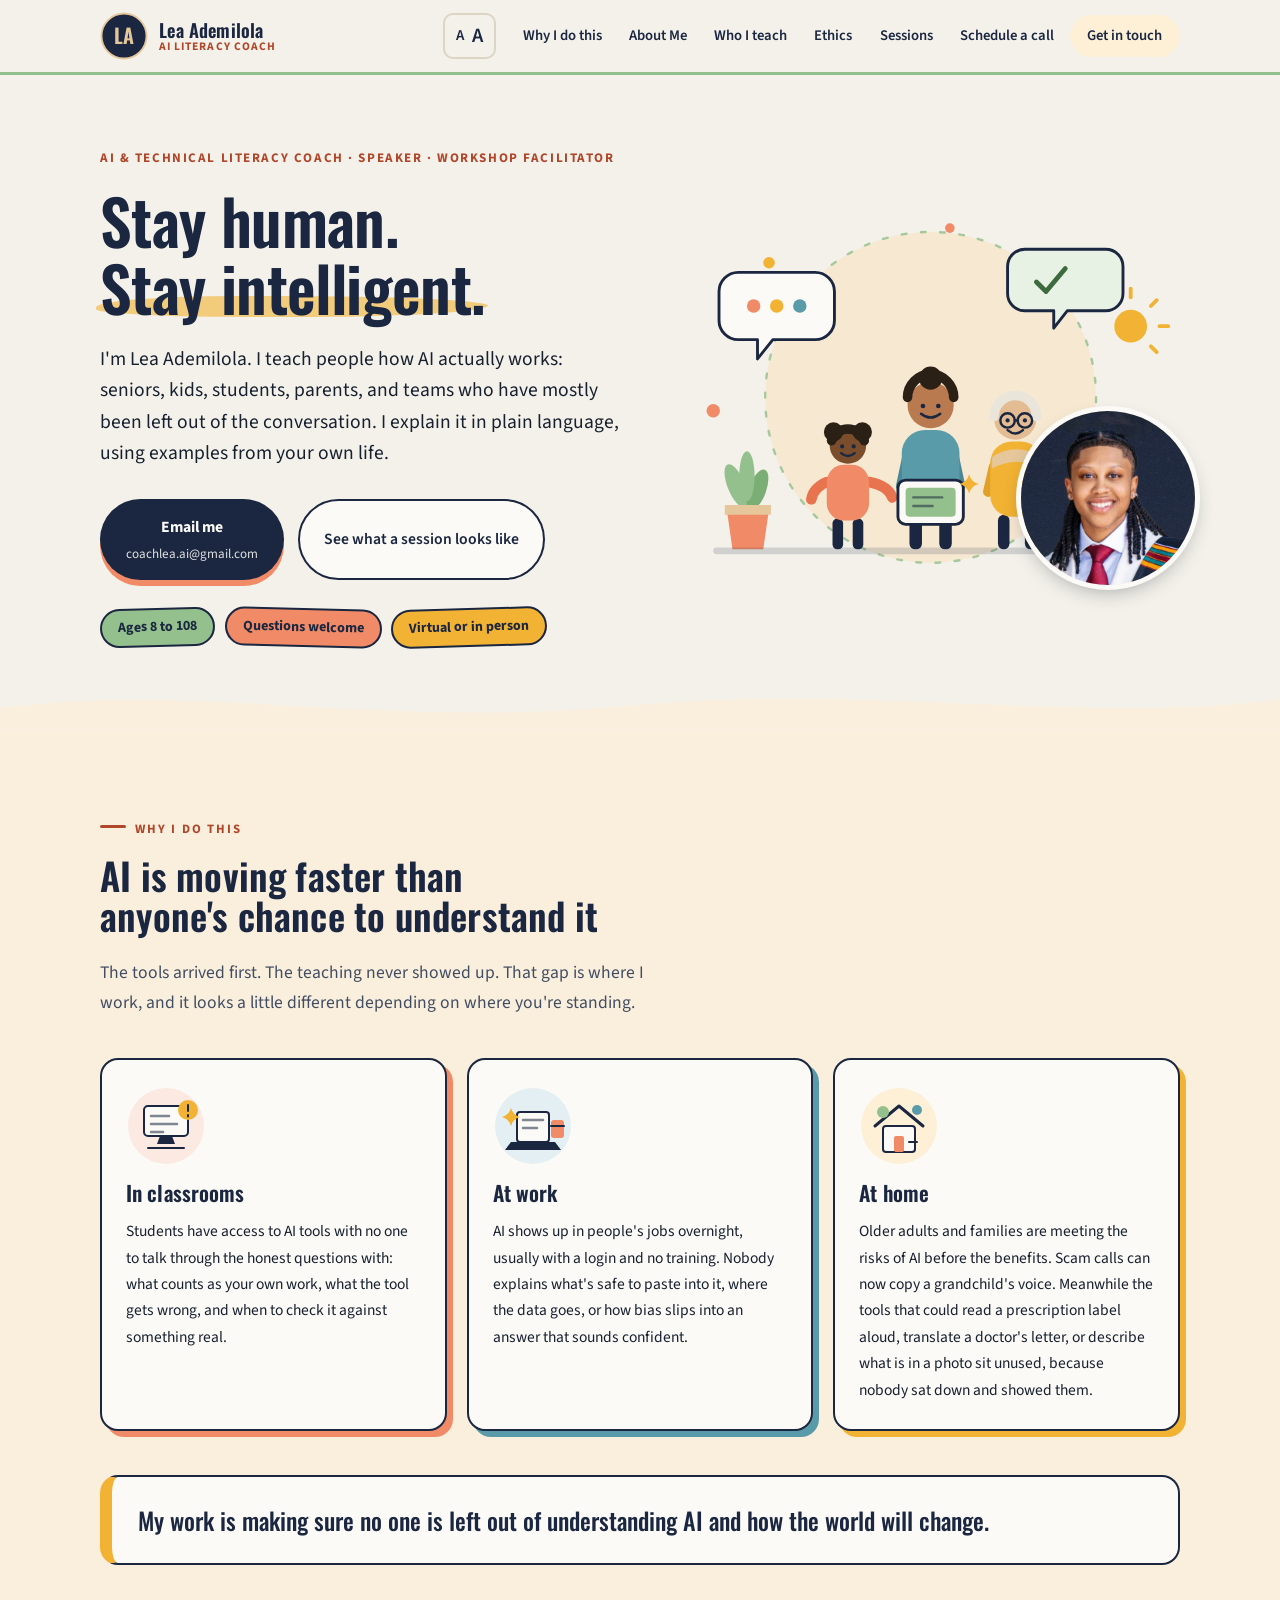
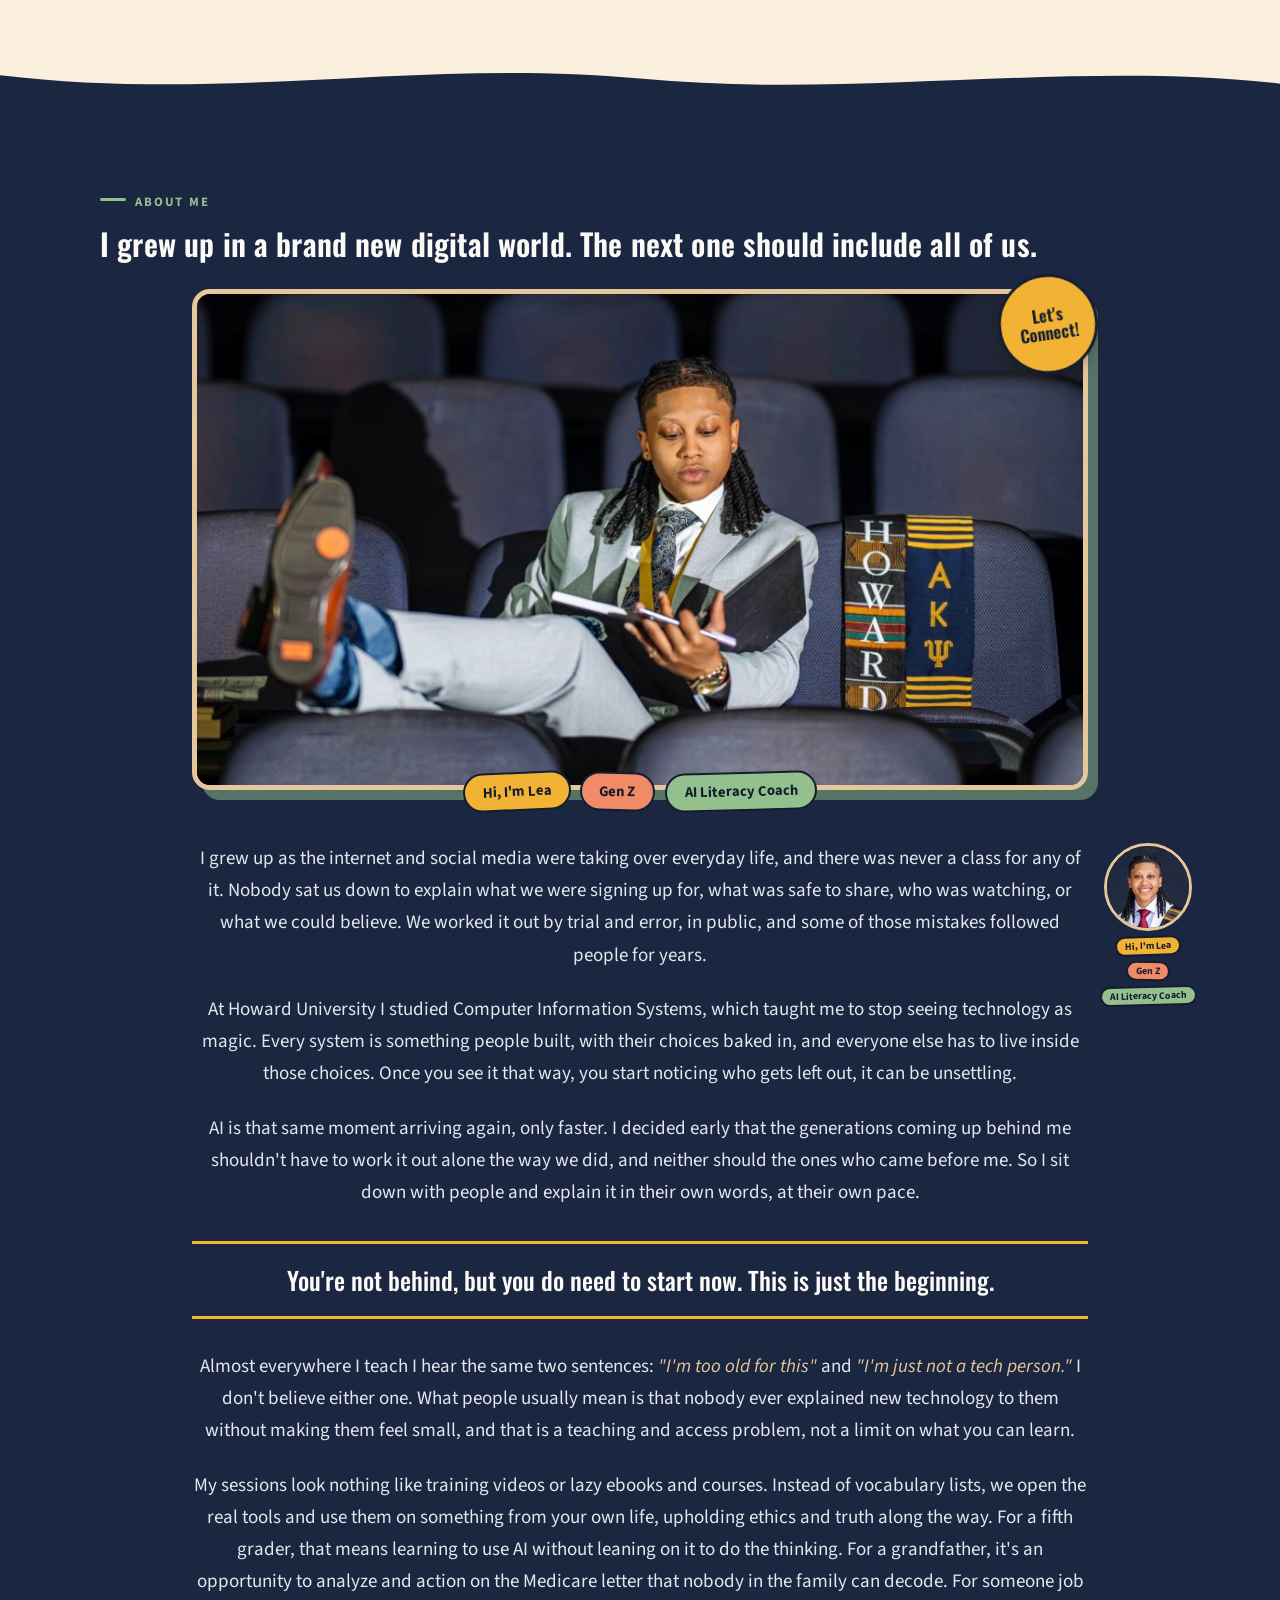
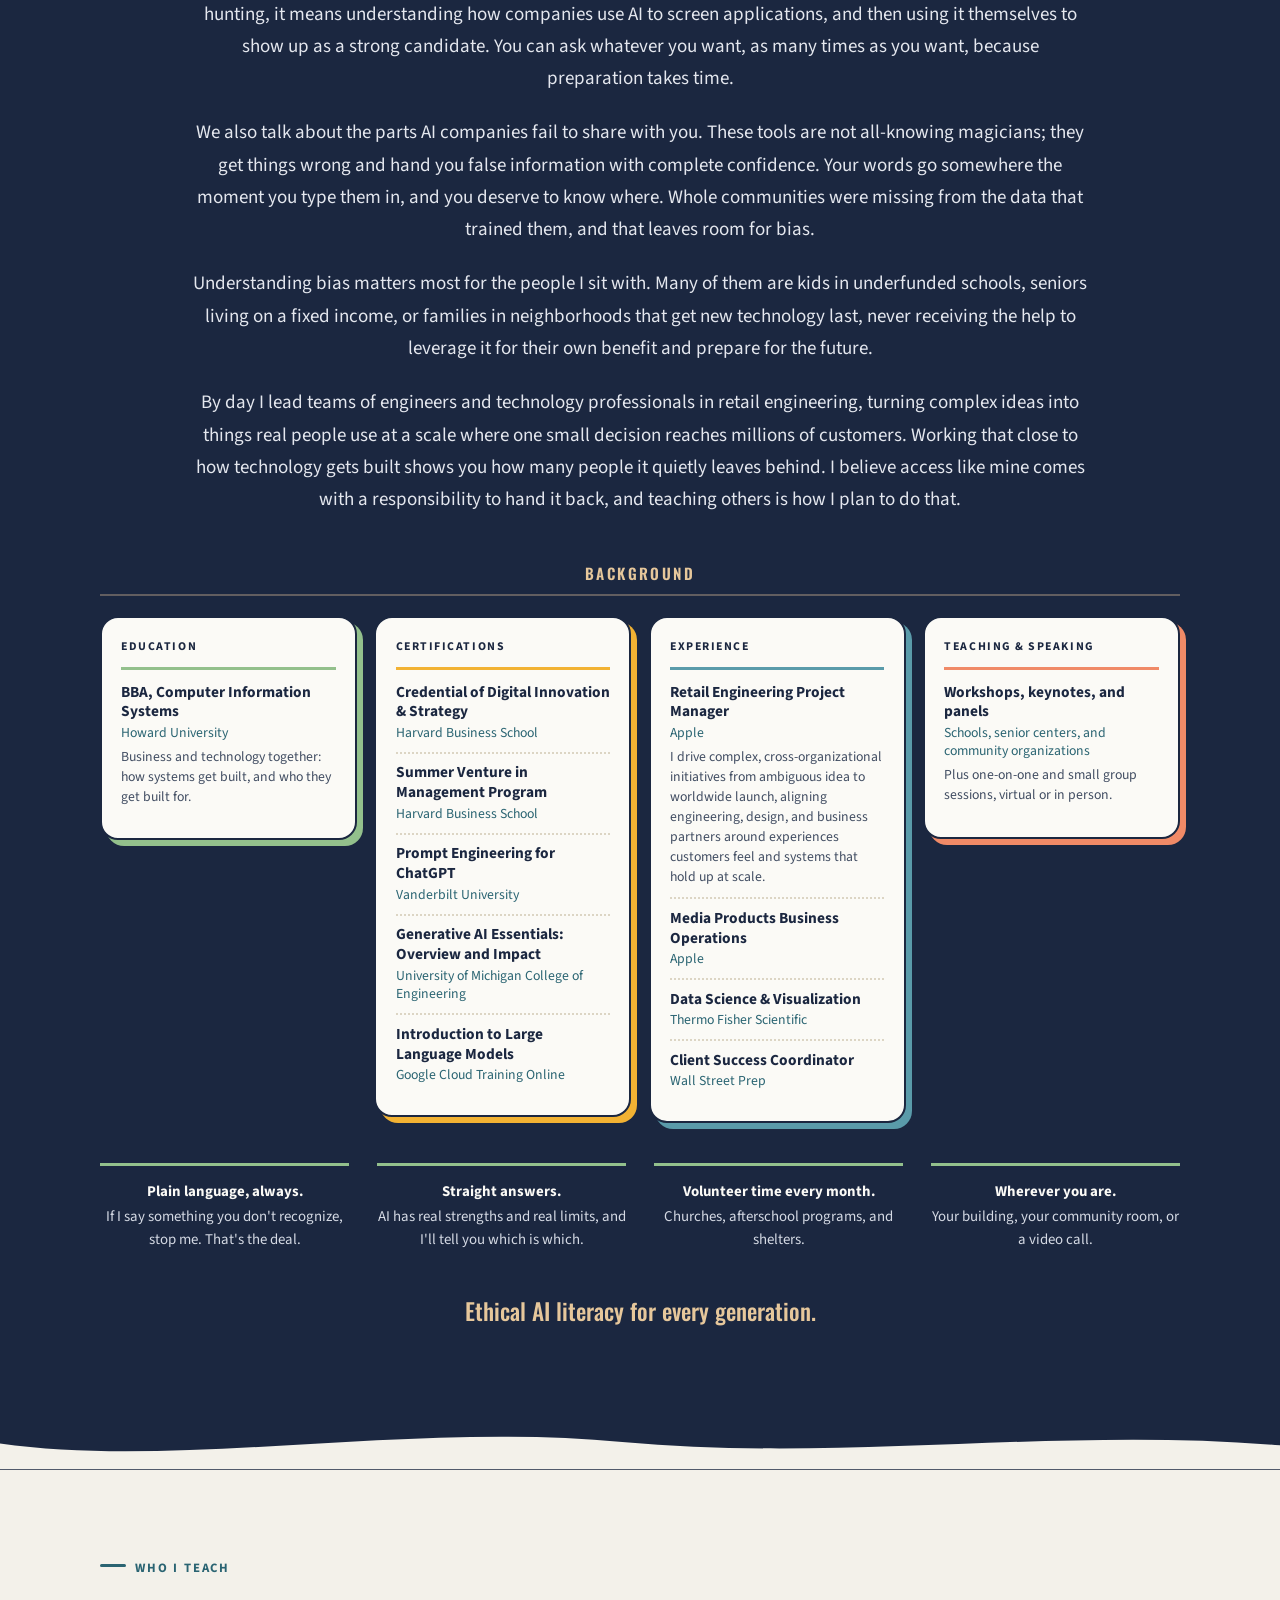
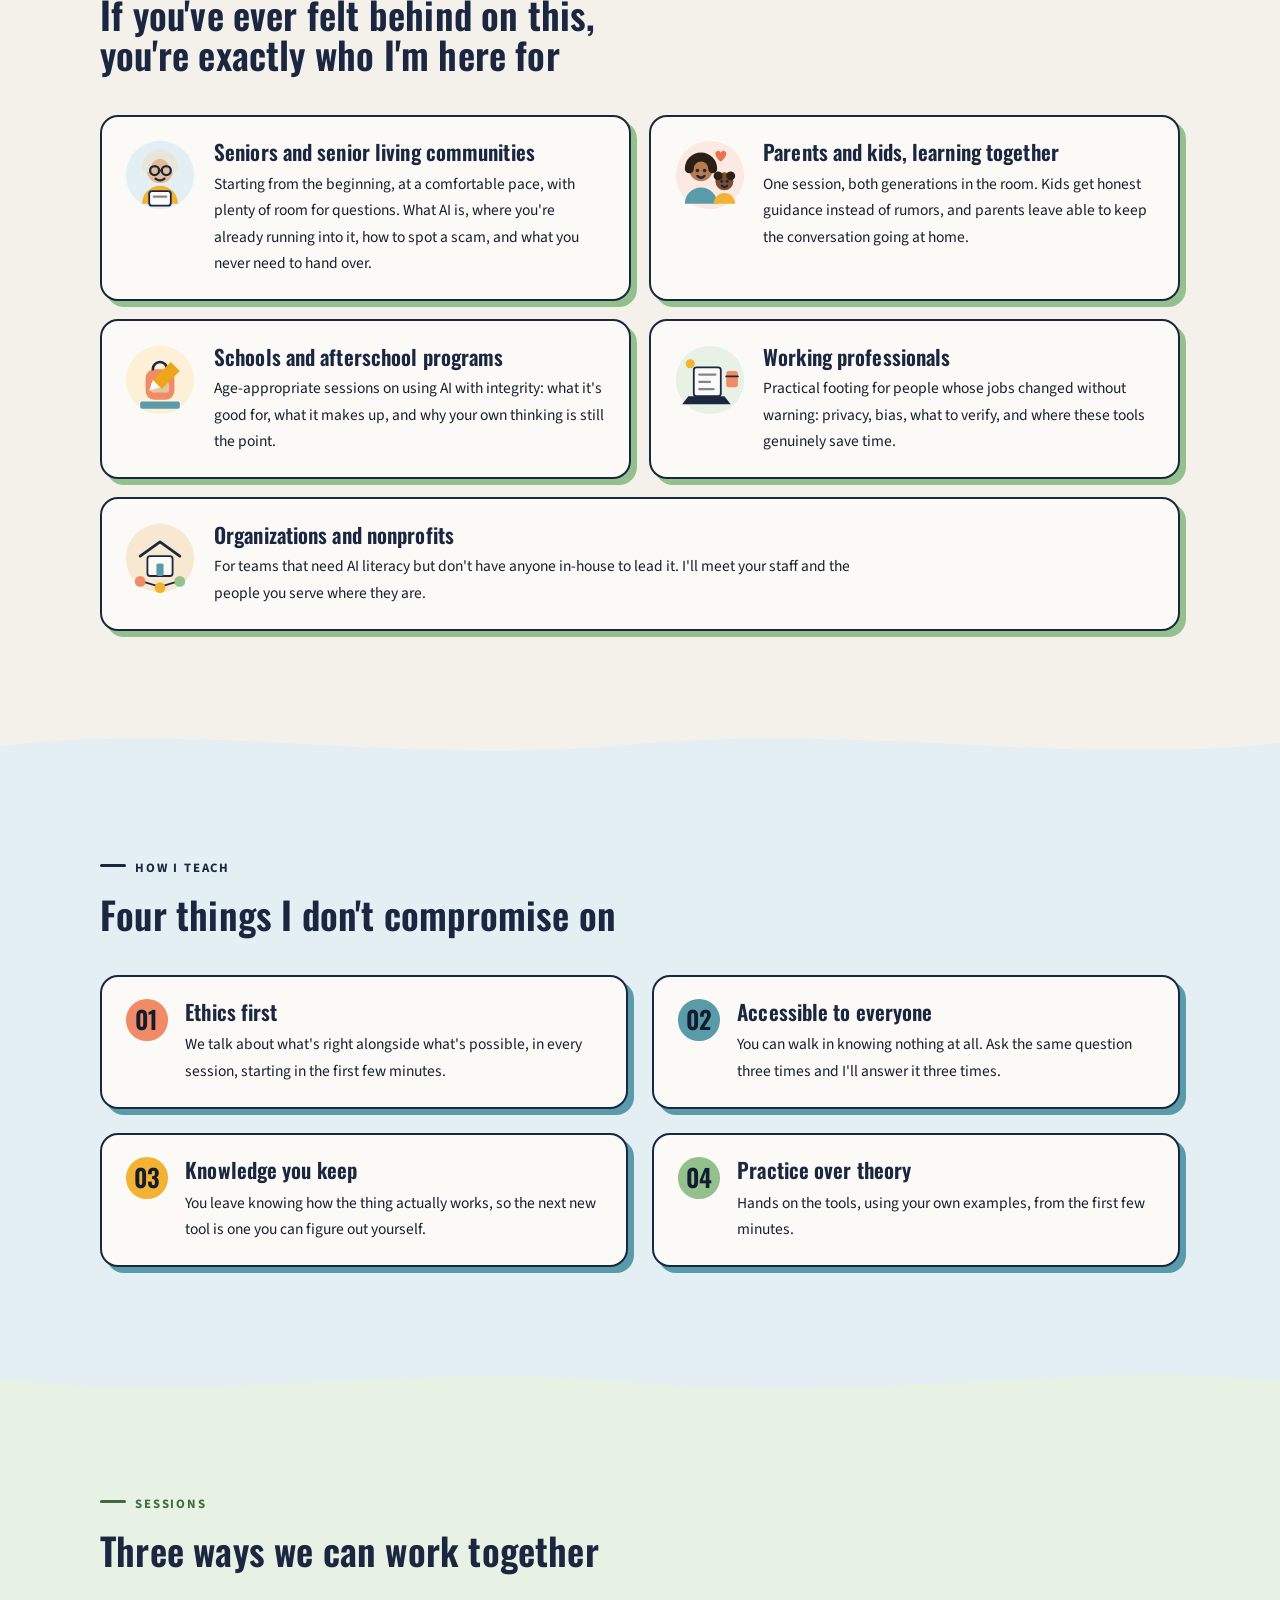
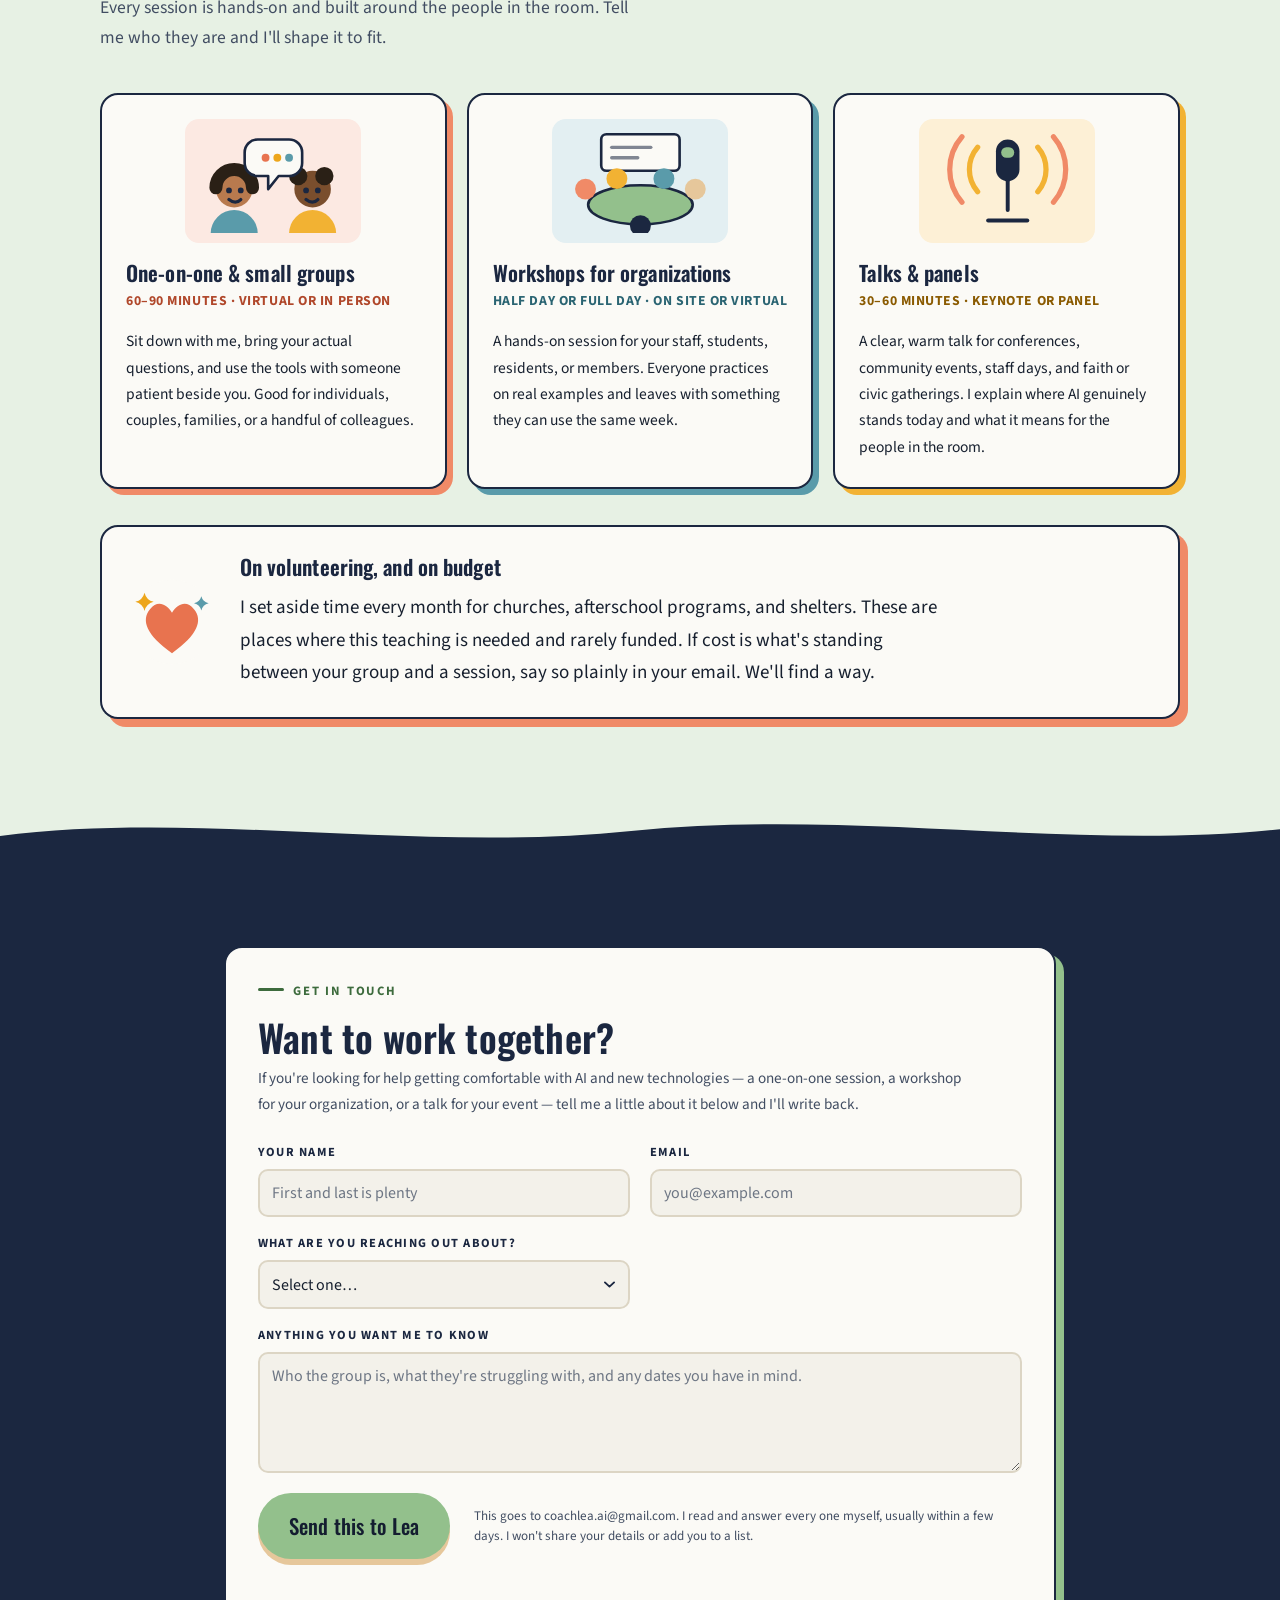
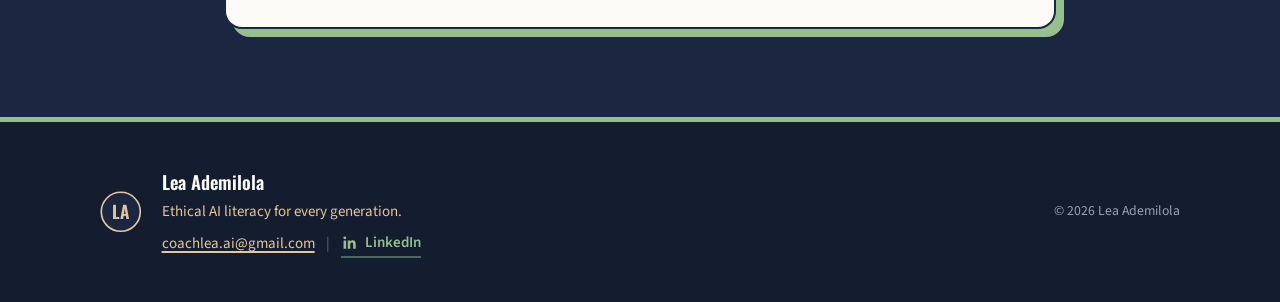
==== commit 457175cb: "Smooth the About story copy Untangles the clause-stacked sentence about systems and drops the two co" ====
--- a/index.html
+++ b/index.html
@@ -375,13 +375,13 @@
             out by trial and error, in public, and some of those mistakes followed people for years.
           </p>
           <p>
-            At Howard University I studied Computer Information Systems, which taught me to see
-            technology as a set of systems rather than magic. They are things built by people, with
-            their choices baked in, that everybody else then has to live inside. And once you see it
-            that way, you can't unsee who is left out.
-          </p>
-          <p>
-            AI is the next version of that moment, and it's arriving fast. I decided early that the
+            At Howard University I studied Computer Information Systems, which taught me to stop
+            seeing technology as magic. Every system is something people built, with their choices
+            baked in, and everyone else has to live inside those choices. Once you see it that way,
+            you start noticing who gets left out, it can be unsettling.
+          </p>
+          <p>
+            AI is that same moment arriving again, only faster. I decided early that the
             generations coming up behind me shouldn't have to work it out alone the way we did, and
             neither should the ones who came before me. So I sit down with people and explain it in
             their own words, at their own pace.
